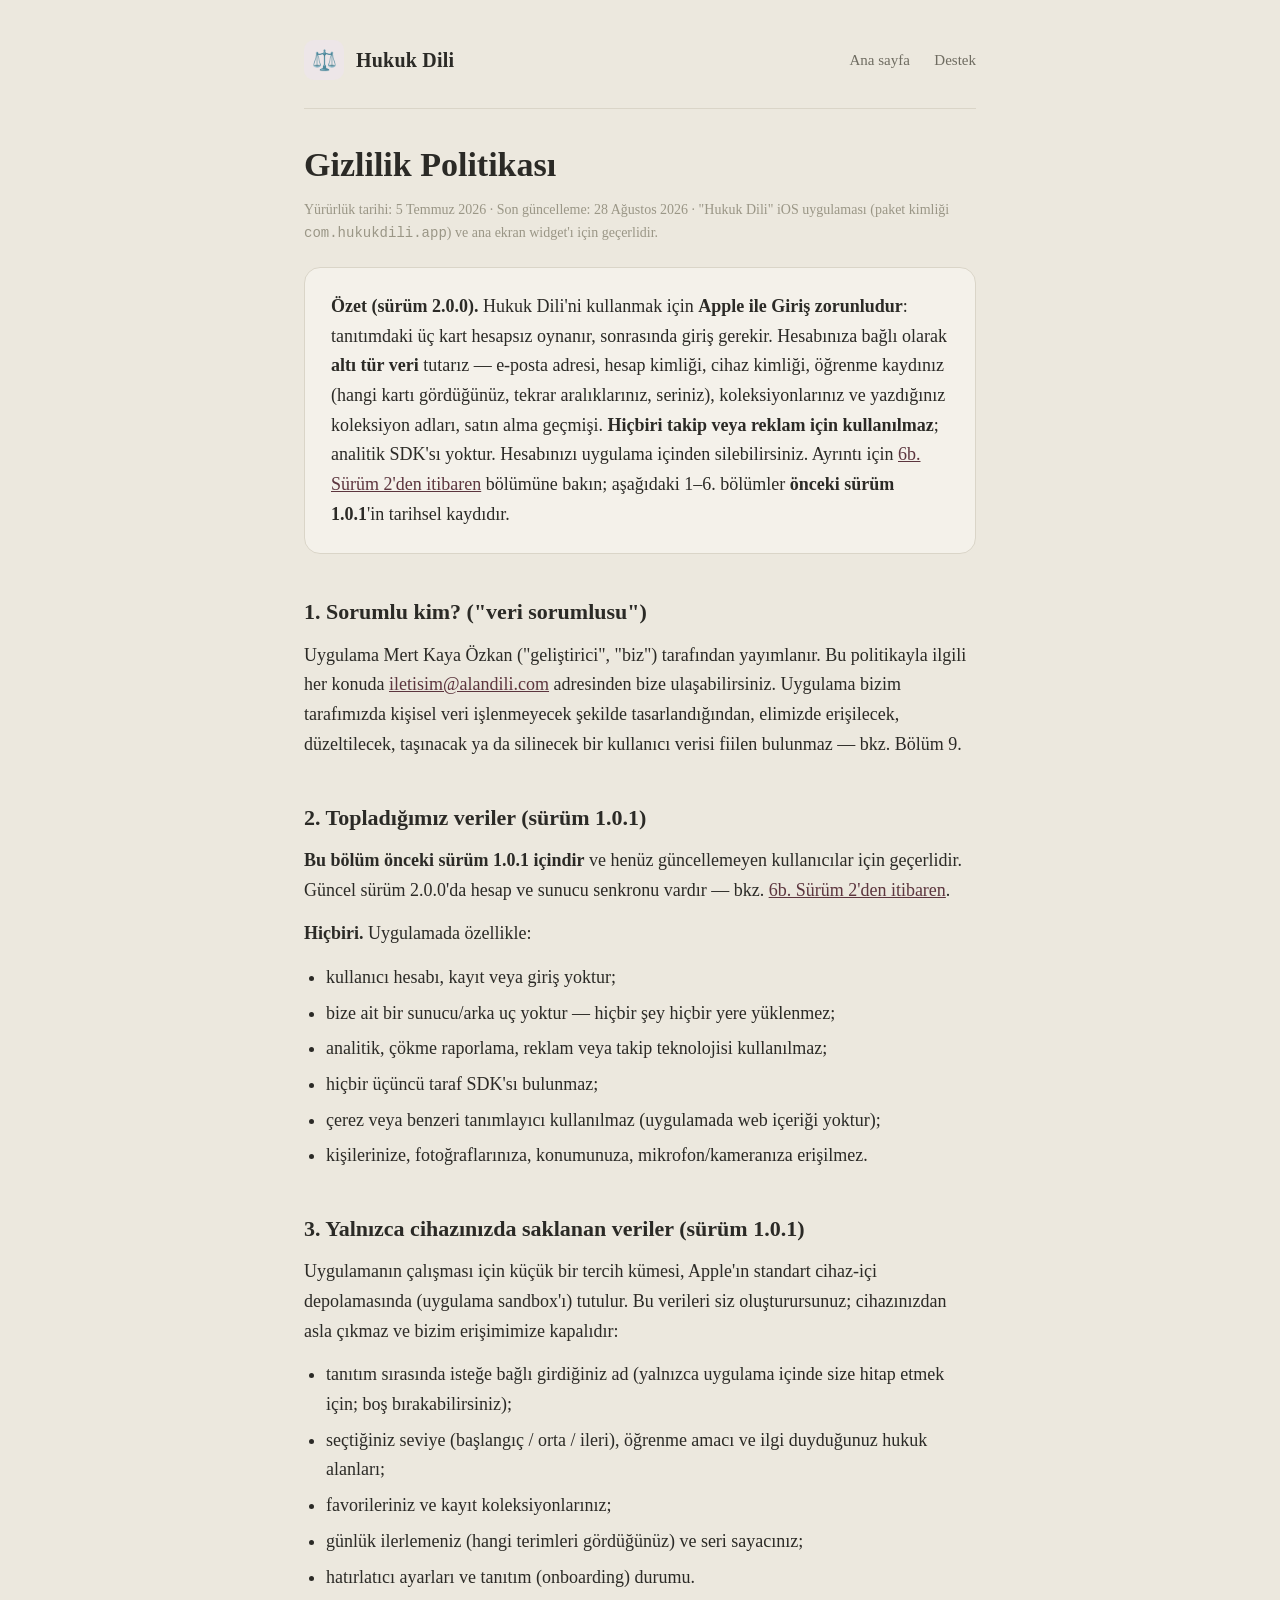
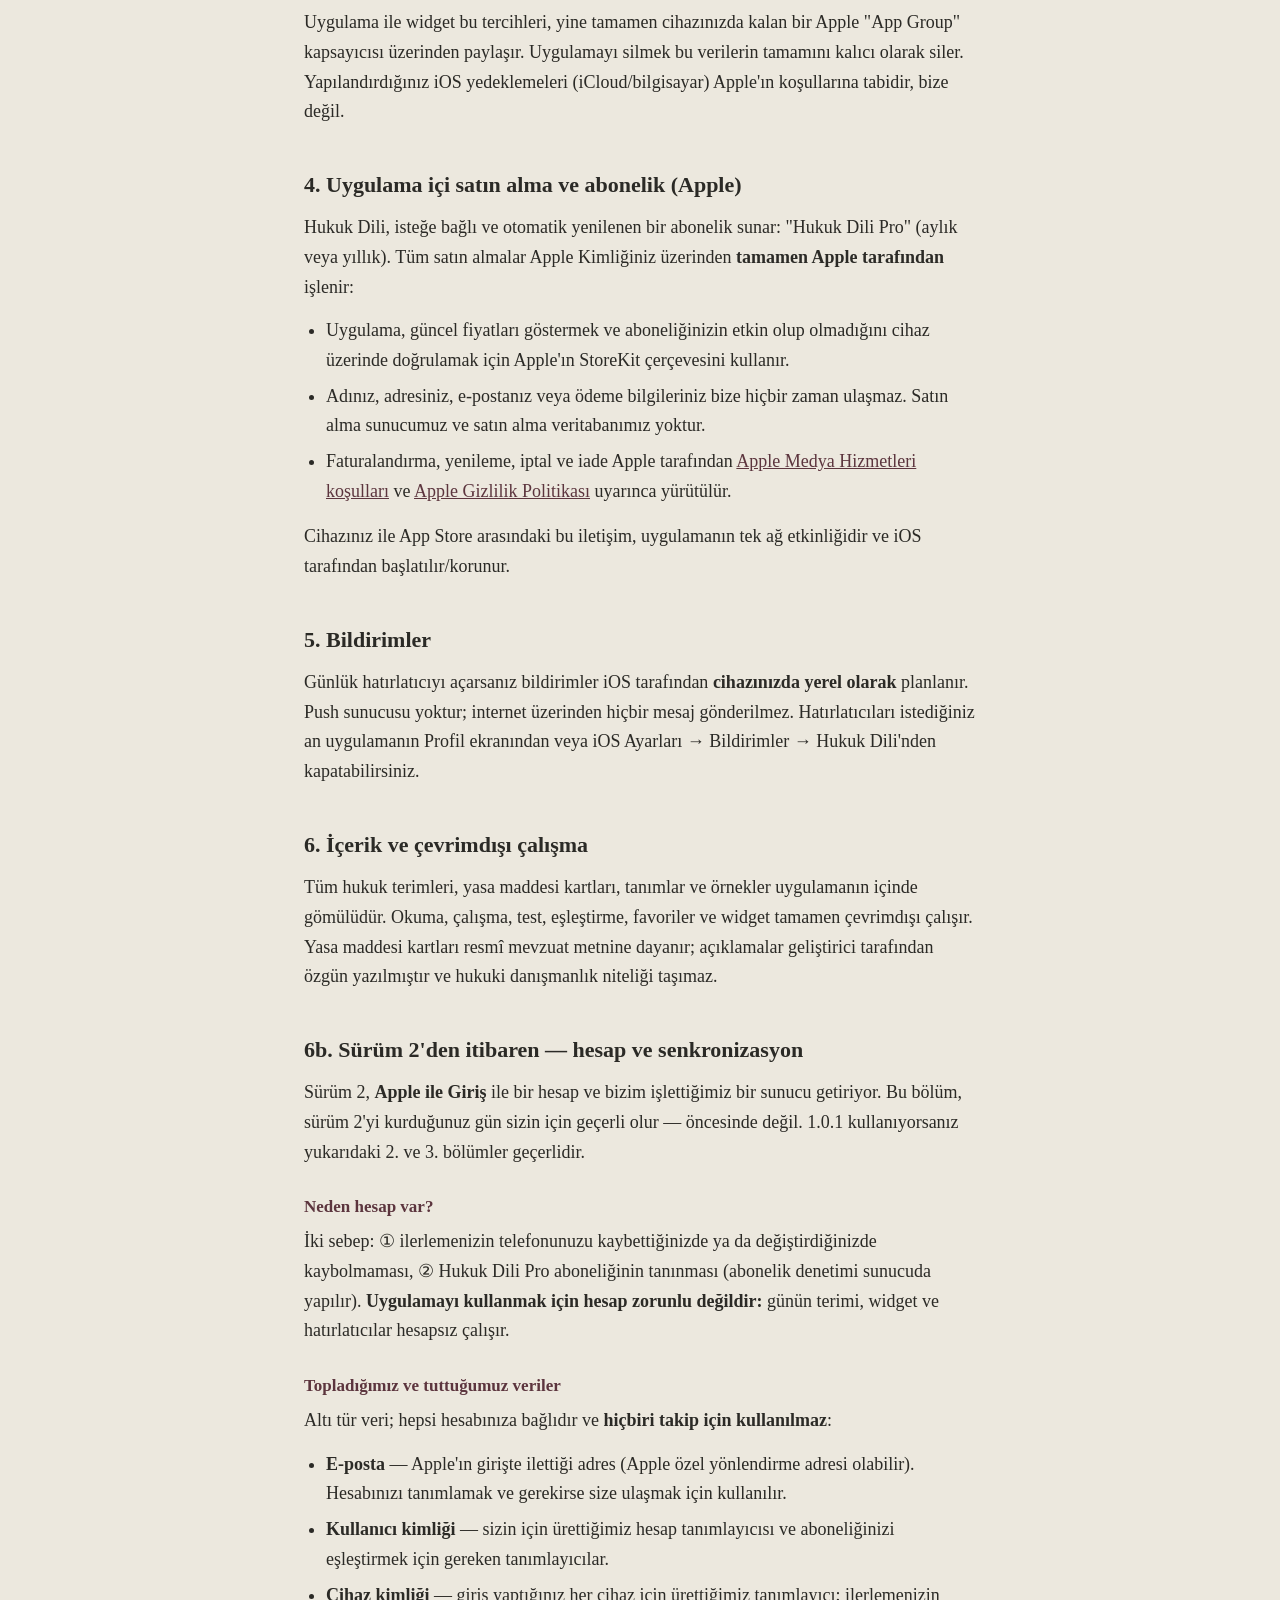
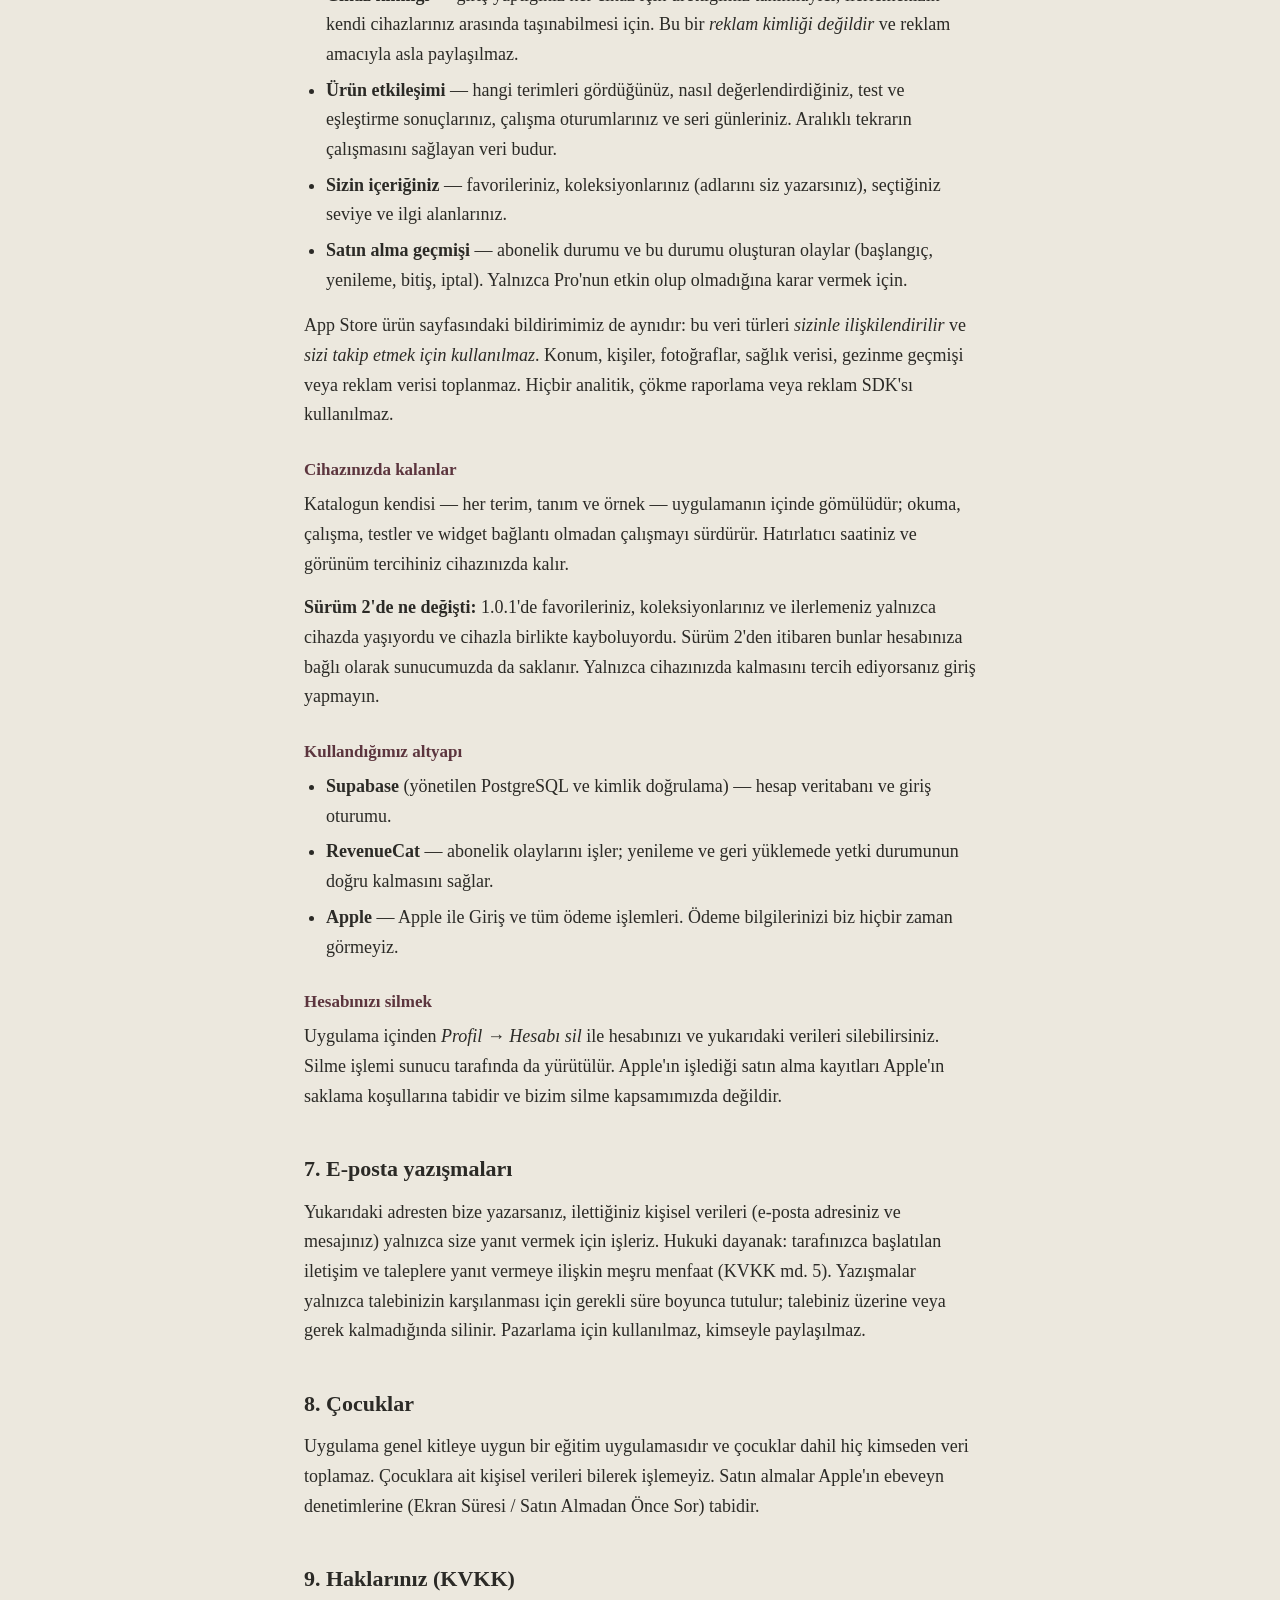
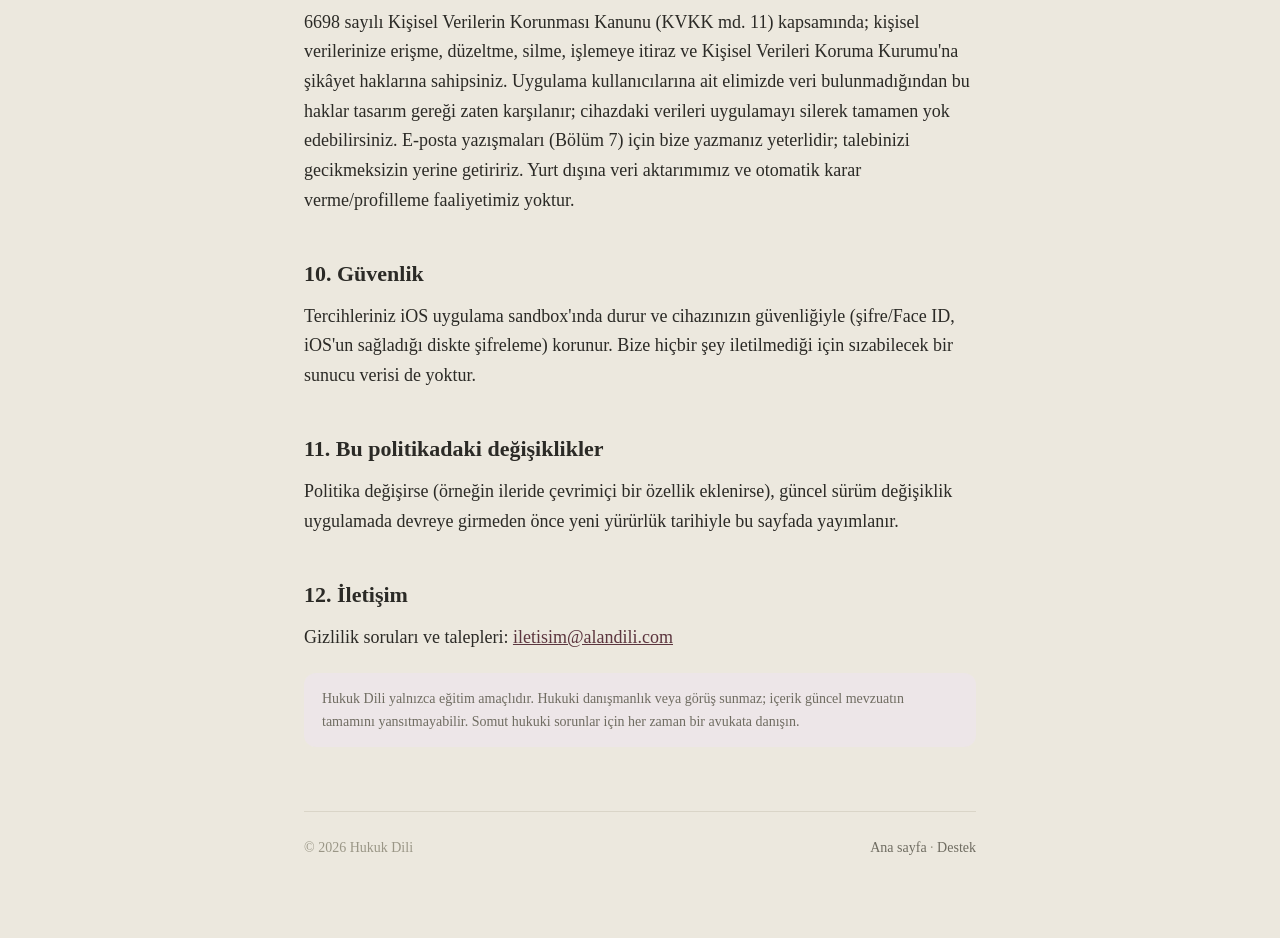
==== privacy.html @ 01913078 "gizlilik/destek sayfaları 2.0.0 gerçeğine çekildi Bu sayfalar ASC'ye Privacy ve Support URL olarak g" ====
<!DOCTYPE html>
<html lang="tr">
<head>
  <meta charset="utf-8">
  <meta name="viewport" content="width=device-width, initial-scale=1">
  <!-- ── Güvenlik başlıkları · güvenlik turu adım 9 (2026-08-19) ──────────────
       BARINDIRICI GERÇEĞİ: GitHub Pages özel yanıt başlığı eklemeye izin
       vermez (`_headers`/`.htaccess` desteklenmez). Ölçüldü: yanıtta yalnız
       `strict-transport-security` var, diğer beş başlık YOK. Bu yüzden CSP
       ve referrer politikası HTML içinden veriliyor.

       ⚠️ RAPOR MODU BU BARINDIRICIDA MÜMKÜN DEĞİL: `Content-Security-Policy-
       Report-Only` yalnız HTTP BAŞLIĞI olarak geçerlidir, `<meta>` ile
       verilemez. Onun yerine güvenlik ENUMERASYONLA sağlandı: bu sitelerde
       0 `<script>`, 0 `<img>`, 0 `<iframe>`, 0 `<style>` bloğu, 0 dış yazı
       tipi, CSS'te 0 `url()`/`@import` var; tek kaynak aynı köken
       `style.css`. Satır içi `style="..."` kullanımları da CSS sınıflarına
       taşındı, böylece `'unsafe-inline'` GEREKMİYOR. Politika tarayıcıda
       ayrıca yürütülüp konsol ihlali olmadığı doğrulandı.

       ⚠️ `frame-ancestors` <meta> ile verildiğinde tarayıcılar tarafından
       YOK SAYILIR; `X-Frame-Options` da <meta> ile verilemez. Yani tıklama
       hırsızlığı koruması bu barındırıcıda EKSİK KALIYOR (dürüstlük kaydı).
       Hazır çözüm: depo kökündeki `_headers` dosyası — başlık destekleyen
       bir barındırıcıya (Cloudflare/Netlify) geçildiği gün devreye girer.
  -->
  <meta http-equiv="Content-Security-Policy" content="default-src 'none'; style-src 'self'; img-src 'self' data:; font-src 'self'; base-uri 'none'; form-action 'none'">
  <meta name="referrer" content="strict-origin-when-cross-origin">
  <title>Gizlilik Politikası — Hukuk Dili</title>
  <meta name="description" content="Hukuk Dili 2.0.0: Apple ile Giriş zorunludur; e-posta, hesap ve cihaz kimliği, öğrenme kaydınız, koleksiyonlarınız ve satın alma geçmişi hesabınıza bağlı olarak sunucumuzda tutulur. Takip ve reklam yoktur. KVKK bilgilendirmesi.">
  <link rel="stylesheet" href="style.css">
</head>
<body>
  <div class="wrap">
    <header class="site">
      <a class="brand" href="index.html">
        <span class="mark">⚖️</span>
        <span class="name">Hukuk Dili</span>
      </a>
      <nav class="site">
        <a href="index.html">Ana sayfa</a>
        <a href="support.html">Destek</a>
      </nav>
    </header>

    <h1>Gizlilik Politikası</h1>
    <p class="faint">Yürürlük tarihi: 5 Temmuz 2026 · Son güncelleme: 28 Ağustos 2026 · "Hukuk Dili" iOS uygulaması (paket kimliği <code>com.hukukdili.app</code>) ve ana ekran widget'ı için geçerlidir.</p>

    <div class="card">
      <p class="u-m0"><strong>Özet (sürüm 2.0.0).</strong> Hukuk Dili'ni kullanmak için
        <strong>Apple ile Giriş zorunludur</strong>: tanıtımdaki üç kart hesapsız oynanır, sonrasında
        giriş gerekir. Hesabınıza bağlı olarak <strong>altı tür veri</strong> tutarız — e-posta adresi,
        hesap kimliği, cihaz kimliği, öğrenme kaydınız (hangi kartı gördüğünüz, tekrar aralıklarınız,
        seriniz), koleksiyonlarınız ve yazdığınız koleksiyon adları, satın alma geçmişi.
        <strong>Hiçbiri takip veya reklam için kullanılmaz</strong>; analitik SDK'sı yoktur.
        Hesabınızı uygulama içinden silebilirsiniz. Ayrıntı için
        <a href="#surum2">6b. Sürüm 2'den itibaren</a> bölümüne bakın; aşağıdaki 1–6. bölümler
        <strong>önceki sürüm 1.0.1</strong>'in tarihsel kaydıdır.</p>
    </div>

    <h2>1. Sorumlu kim? ("veri sorumlusu")</h2>
    <p>Uygulama Mert Kaya Özkan ("geliştirici", "biz") tarafından yayımlanır. Bu politikayla ilgili her
      konuda <a href="mailto:iletisim@alandili.com">iletisim@alandili.com</a> adresinden bize
      ulaşabilirsiniz. Uygulama bizim tarafımızda kişisel veri işlenmeyecek şekilde tasarlandığından,
      elimizde erişilecek, düzeltilecek, taşınacak ya da silinecek bir kullanıcı verisi fiilen
      bulunmaz — bkz. Bölüm 9.</p>

    <h2>2. Topladığımız veriler <span style="font-weight:400">(sürüm 1.0.1)</span></h2>
    <p><strong>Bu bölüm önceki sürüm 1.0.1 içindir</strong> ve henüz güncellemeyen kullanıcılar için
      geçerlidir. Güncel sürüm 2.0.0'da hesap ve sunucu senkronu vardır — bkz.
      <a href="#surum2">6b. Sürüm 2'den itibaren</a>.</p>
    <p><strong>Hiçbiri.</strong> Uygulamada özellikle:</p>
    <ul>
      <li>kullanıcı hesabı, kayıt veya giriş yoktur;</li>
      <li>bize ait bir sunucu/arka uç yoktur — hiçbir şey hiçbir yere yüklenmez;</li>
      <li>analitik, çökme raporlama, reklam veya takip teknolojisi kullanılmaz;</li>
      <li>hiçbir üçüncü taraf SDK'sı bulunmaz;</li>
      <li>çerez veya benzeri tanımlayıcı kullanılmaz (uygulamada web içeriği yoktur);</li>
      <li>kişilerinize, fotoğraflarınıza, konumunuza, mikrofon/kameranıza erişilmez.</li>
    </ul>

    <h2>3. Yalnızca cihazınızda saklanan veriler <span style="font-weight:400">(sürüm 1.0.1)</span></h2>
    <p>Uygulamanın çalışması için küçük bir tercih kümesi, Apple'ın standart cihaz-içi depolamasında
      (uygulama sandbox'ı) tutulur. Bu verileri siz oluşturursunuz; cihazınızdan asla çıkmaz ve bizim
      erişimimize kapalıdır:</p>
    <ul>
      <li>tanıtım sırasında isteğe bağlı girdiğiniz ad (yalnızca uygulama içinde size hitap etmek için; boş bırakabilirsiniz);</li>
      <li>seçtiğiniz seviye (başlangıç / orta / ileri), öğrenme amacı ve ilgi duyduğunuz hukuk alanları;</li>
      <li>favorileriniz ve kayıt koleksiyonlarınız;</li>
      <li>günlük ilerlemeniz (hangi terimleri gördüğünüz) ve seri sayacınız;</li>
      <li>hatırlatıcı ayarları ve tanıtım (onboarding) durumu.</li>
    </ul>
    <p>Uygulama ile widget bu tercihleri, yine tamamen cihazınızda kalan bir Apple "App Group"
      kapsayıcısı üzerinden paylaşır. Uygulamayı silmek bu verilerin tamamını kalıcı olarak siler.
      Yapılandırdığınız iOS yedeklemeleri (iCloud/bilgisayar) Apple'ın koşullarına tabidir, bize değil.</p>

    <h2>4. Uygulama içi satın alma ve abonelik (Apple)</h2>
    <p>Hukuk Dili, isteğe bağlı ve otomatik yenilenen bir abonelik sunar: "Hukuk Dili Pro" (aylık veya
      yıllık). Tüm satın almalar Apple&nbsp;Kimliğiniz üzerinden <strong>tamamen Apple tarafından</strong> işlenir:</p>
    <ul>
      <li>Uygulama, güncel fiyatları göstermek ve aboneliğinizin etkin olup olmadığını cihaz üzerinde
        doğrulamak için Apple'ın StoreKit çerçevesini kullanır.</li>
      <li>Adınız, adresiniz, e-postanız veya ödeme bilgileriniz bize hiçbir zaman ulaşmaz. Satın alma
        sunucumuz ve satın alma veritabanımız yoktur.</li>
      <li>Faturalandırma, yenileme, iptal ve iade Apple tarafından
        <a href="https://www.apple.com/legal/internet-services/itunes/" target="_blank" rel="noopener">Apple Medya Hizmetleri koşulları</a> ve
        <a href="https://www.apple.com/legal/privacy/" target="_blank" rel="noopener">Apple Gizlilik Politikası</a> uyarınca yürütülür.</li>
    </ul>
    <p>Cihazınız ile App Store arasındaki bu iletişim, uygulamanın tek ağ etkinliğidir ve iOS
      tarafından başlatılır/korunur.</p>

    <h2>5. Bildirimler</h2>
    <p>Günlük hatırlatıcıyı açarsanız bildirimler iOS tarafından <strong>cihazınızda yerel olarak</strong>
      planlanır. Push sunucusu yoktur; internet üzerinden hiçbir mesaj gönderilmez. Hatırlatıcıları
      istediğiniz an uygulamanın Profil ekranından veya iOS Ayarları → Bildirimler → Hukuk Dili'nden
      kapatabilirsiniz.</p>

    <h2>6. İçerik ve çevrimdışı çalışma</h2>
    <p>Tüm hukuk terimleri, yasa maddesi kartları, tanımlar ve örnekler uygulamanın içinde gömülüdür.
      Okuma, çalışma, test, eşleştirme, favoriler ve widget tamamen çevrimdışı çalışır. Yasa maddesi
      kartları resmî mevzuat metnine dayanır; açıklamalar geliştirici tarafından özgün yazılmıştır ve
      hukuki danışmanlık niteliği taşımaz.</p>

    <h2 id="surum2">6b. Sürüm 2'den itibaren — hesap ve senkronizasyon</h2>
    <p>Sürüm 2, <strong>Apple ile Giriş</strong> ile bir hesap ve bizim işlettiğimiz bir sunucu
      getiriyor. Bu bölüm, sürüm 2'yi kurduğunuz gün sizin için geçerli olur — öncesinde değil.
      1.0.1 kullanıyorsanız yukarıdaki 2. ve 3. bölümler geçerlidir.</p>

    <h3>Neden hesap var?</h3>
    <p>İki sebep: ① ilerlemenizin telefonunuzu kaybettiğinizde ya da değiştirdiğinizde kaybolmaması,
      ② Hukuk Dili Pro aboneliğinin tanınması (abonelik denetimi sunucuda yapılır).
      <strong>Uygulamayı kullanmak için hesap zorunlu değildir:</strong> günün terimi, widget ve
      hatırlatıcılar hesapsız çalışır.</p>

    <h3>Topladığımız ve tuttuğumuz veriler</h3>
    <p>Altı tür veri; hepsi hesabınıza bağlıdır ve <strong>hiçbiri takip için kullanılmaz</strong>:</p>
    <ul>
      <li><strong>E-posta</strong> — Apple'ın girişte ilettiği adres (Apple özel yönlendirme adresi
        olabilir). Hesabınızı tanımlamak ve gerekirse size ulaşmak için kullanılır.</li>
      <li><strong>Kullanıcı kimliği</strong> — sizin için ürettiğimiz hesap tanımlayıcısı ve
        aboneliğinizi eşleştirmek için gereken tanımlayıcılar.</li>
      <li><strong>Cihaz kimliği</strong> — giriş yaptığınız her cihaz için ürettiğimiz tanımlayıcı;
        ilerlemenizin kendi cihazlarınız arasında taşınabilmesi için. Bu bir <em>reklam kimliği
        değildir</em> ve reklam amacıyla asla paylaşılmaz.</li>
      <li><strong>Ürün etkileşimi</strong> — hangi terimleri gördüğünüz, nasıl değerlendirdiğiniz,
        test ve eşleştirme sonuçlarınız, çalışma oturumlarınız ve seri günleriniz. Aralıklı tekrarın
        çalışmasını sağlayan veri budur.</li>
      <li><strong>Sizin içeriğiniz</strong> — favorileriniz, koleksiyonlarınız (adlarını siz
        yazarsınız), seçtiğiniz seviye ve ilgi alanlarınız.</li>
      <li><strong>Satın alma geçmişi</strong> — abonelik durumu ve bu durumu oluşturan olaylar
        (başlangıç, yenileme, bitiş, iptal). Yalnızca Pro'nun etkin olup olmadığına karar vermek için.</li>
    </ul>
    <p>App Store ürün sayfasındaki bildirimimiz de aynıdır: bu veri türleri <em>sizinle
      ilişkilendirilir</em> ve <em>sizi takip etmek için kullanılmaz</em>. Konum, kişiler, fotoğraflar,
      sağlık verisi, gezinme geçmişi veya reklam verisi toplanmaz. Hiçbir analitik, çökme raporlama
      veya reklam SDK'sı kullanılmaz.</p>

    <h3>Cihazınızda kalanlar</h3>
    <p>Katalogun kendisi — her terim, tanım ve örnek — uygulamanın içinde gömülüdür; okuma, çalışma,
      testler ve widget bağlantı olmadan çalışmayı sürdürür. Hatırlatıcı saatiniz ve görünüm
      tercihiniz cihazınızda kalır.</p>
    <p><strong>Sürüm 2'de ne değişti:</strong> 1.0.1'de favorileriniz, koleksiyonlarınız ve
      ilerlemeniz yalnızca cihazda yaşıyordu ve cihazla birlikte kayboluyordu. Sürüm 2'den itibaren
      bunlar hesabınıza bağlı olarak sunucumuzda da saklanır. Yalnızca cihazınızda kalmasını tercih
      ediyorsanız giriş yapmayın.</p>

    <h3>Kullandığımız altyapı</h3>
    <ul>
      <li><strong>Supabase</strong> (yönetilen PostgreSQL ve kimlik doğrulama) — hesap veritabanı ve
        giriş oturumu.</li>
      <li><strong>RevenueCat</strong> — abonelik olaylarını işler; yenileme ve geri yüklemede yetki
        durumunun doğru kalmasını sağlar.</li>
      <li><strong>Apple</strong> — Apple ile Giriş ve tüm ödeme işlemleri. Ödeme bilgilerinizi biz
        hiçbir zaman görmeyiz.</li>
    </ul>

    <h3>Hesabınızı silmek</h3>
    <p>Uygulama içinden <em>Profil → Hesabı sil</em> ile hesabınızı ve yukarıdaki verileri
      silebilirsiniz. Silme işlemi sunucu tarafında da yürütülür. Apple'ın işlediği satın alma
      kayıtları Apple'ın saklama koşullarına tabidir ve bizim silme kapsamımızda değildir.</p>

    <h2>7. E-posta yazışmaları</h2>
    <p>Yukarıdaki adresten bize yazarsanız, ilettiğiniz kişisel verileri (e-posta adresiniz ve
      mesajınız) yalnızca size yanıt vermek için işleriz. Hukuki dayanak: tarafınızca başlatılan
      iletişim ve taleplere yanıt vermeye ilişkin meşru menfaat (KVKK md. 5). Yazışmalar yalnızca
      talebinizin karşılanması için gerekli süre boyunca tutulur; talebiniz üzerine veya gerek
      kalmadığında silinir. Pazarlama için kullanılmaz, kimseyle paylaşılmaz.</p>

    <h2>8. Çocuklar</h2>
    <p>Uygulama genel kitleye uygun bir eğitim uygulamasıdır ve çocuklar dahil hiç kimseden veri
      toplamaz. Çocuklara ait kişisel verileri bilerek işlemeyiz. Satın almalar Apple'ın ebeveyn
      denetimlerine (Ekran Süresi / Satın Almadan Önce Sor) tabidir.</p>

    <h2>9. Haklarınız (KVKK)</h2>
    <p>6698 sayılı Kişisel Verilerin Korunması Kanunu (KVKK md. 11) kapsamında; kişisel verilerinize
      erişme, düzeltme, silme, işlemeye itiraz ve Kişisel Verileri Koruma Kurumu'na şikâyet
      haklarına sahipsiniz. Uygulama kullanıcılarına ait elimizde veri bulunmadığından bu haklar
      tasarım gereği zaten karşılanır; cihazdaki verileri uygulamayı silerek tamamen yok
      edebilirsiniz. E-posta yazışmaları (Bölüm 7) için bize yazmanız yeterlidir; talebinizi
      gecikmeksizin yerine getiririz. Yurt dışına veri aktarımımız ve otomatik karar
      verme/profilleme faaliyetimiz yoktur.</p>

    <h2>10. Güvenlik</h2>
    <p>Tercihleriniz iOS uygulama sandbox'ında durur ve cihazınızın güvenliğiyle (şifre/Face&nbsp;ID,
      iOS'un sağladığı diskte şifreleme) korunur. Bize hiçbir şey iletilmediği için sızabilecek bir
      sunucu verisi de yoktur.</p>

    <h2>11. Bu politikadaki değişiklikler</h2>
    <p>Politika değişirse (örneğin ileride çevrimiçi bir özellik eklenirse), güncel sürüm değişiklik
      uygulamada devreye girmeden önce yeni yürürlük tarihiyle bu sayfada yayımlanır.</p>

    <h2>12. İletişim</h2>
    <p>Gizlilik soruları ve talepleri: <a href="mailto:iletisim@alandili.com">iletisim@alandili.com</a></p>

    <div class="note">
      Hukuk Dili yalnızca eğitim amaçlıdır. Hukuki danışmanlık veya görüş sunmaz; içerik güncel
      mevzuatın tamamını yansıtmayabilir. Somut hukuki sorunlar için her zaman bir avukata danışın.
    </div>

    <footer class="site">
      <span>© 2026 Hukuk Dili</span>
      <span>
        <a href="index.html">Ana sayfa</a> ·
        <a href="support.html">Destek</a>
      </span>
    </footer>
  </div>
</body>
</html>
---- style.css ----
/* Hukuk Dili — landing & legal pages
   Palette mirrors the app's Theme.swift (calm, premium, cream + bordeaux). */
:root {
  --cream:    #ECE8DE;
  --card:     #F4F1EA;
  --ink:      #2B2A26;
  --muted:    #6F6C61;
  --faint:    #9A9686;
  --accent:   #8A5C64;
  --accent-bg:#EDE6E8;
  --accent-ink:#5C353E;
  --chip-bg:  #E3DFD3;
  --chip-ink: #5A574C;
  --hairline: #DAD5C8;
}

* { box-sizing: border-box; }

html { -webkit-text-size-adjust: 100%; }

body {
  margin: 0;
  background: var(--cream);
  color: var(--ink);
  font-family: "Iowan Old Style", "Palatino Linotype", Palatino, Georgia, "Times New Roman", serif;
  line-height: 1.65;
  font-size: 18px;
  -webkit-font-smoothing: antialiased;
  text-rendering: optimizeLegibility;
}

.wrap {
  max-width: 720px;
  margin: 0 auto;
  padding: 40px 24px 80px;
}

header.site {
  display: flex;
  align-items: center;
  justify-content: space-between;
  gap: 16px;
  padding-bottom: 28px;
  margin-bottom: 36px;
  border-bottom: 1px solid var(--hairline);
}

.brand {
  display: flex;
  align-items: center;
  gap: 12px;
  text-decoration: none;
  color: var(--ink);
}

.brand .mark {
  width: 40px;
  height: 40px;
  border-radius: 10px;
  background: var(--accent-bg);
  color: var(--accent-ink);
  display: grid;
  place-items: center;
  font-size: 20px;
  flex: 0 0 auto;
}

.brand .name {
  font-size: 20px;
  font-weight: 600;
  letter-spacing: 0.2px;
}

nav.site a {
  color: var(--muted);
  text-decoration: none;
  font-size: 15px;
  margin-left: 20px;
  border-bottom: 1px solid transparent;
  padding-bottom: 2px;
  transition: color .15s, border-color .15s;
}
nav.site a:hover { color: var(--accent-ink); border-color: var(--hairline); }

h1 {
  font-size: 34px;
  line-height: 1.2;
  margin: 0 0 12px;
  font-weight: 600;
}

h2 {
  font-size: 22px;
  margin: 40px 0 10px;
  font-weight: 600;
}

h3 {
  font-size: 17px;
  margin: 26px 0 6px;
  font-weight: 600;
  color: var(--accent-ink);
}

p { margin: 0 0 14px; }

a { color: var(--accent-ink); }

.lead {
  font-size: 20px;
  color: var(--muted);
  margin-bottom: 28px;
}

ul { margin: 0 0 16px; padding-left: 22px; }
li { margin-bottom: 6px; }

.chip {
  display: inline-block;
  background: var(--chip-bg);
  color: var(--chip-ink);
  font-size: 13px;
  padding: 4px 12px;
  border-radius: 999px;
  letter-spacing: 0.3px;
}

.card {
  background: var(--card);
  border: 1px solid var(--hairline);
  border-radius: 16px;
  padding: 24px 26px;
  margin: 22px 0;
}

.btn {
  display: inline-block;
  background: var(--accent);
  color: #fff;
  text-decoration: none;
  padding: 12px 22px;
  border-radius: 12px;
  font-size: 16px;
  font-weight: 600;
  margin: 6px 8px 6px 0;
}
.btn.secondary {
  background: transparent;
  color: var(--accent-ink);
  border: 1px solid var(--hairline);
}

.muted { color: var(--muted); }
.faint { color: var(--faint); font-size: 14px; }

.lang-divider {
  margin: 56px 0 0;
  border: 0;
  border-top: 1px solid var(--hairline);
}

.note {
  font-size: 14px;
  color: var(--muted);
  background: var(--accent-bg);
  border-radius: 12px;
  padding: 14px 18px;
  margin: 20px 0;
}

footer.site {
  margin-top: 64px;
  padding-top: 24px;
  border-top: 1px solid var(--hairline);
  color: var(--faint);
  font-size: 14px;
  display: flex;
  flex-wrap: wrap;
  gap: 6px 18px;
  align-items: center;
  justify-content: space-between;
}
footer.site a { color: var(--muted); text-decoration: none; }
footer.site a:hover { color: var(--accent-ink); }

.features {
  list-style: none;
  padding: 0;
  margin: 24px 0;
}
.features li {
  padding: 14px 0;
  border-bottom: 1px solid var(--hairline);
}
.features li:last-child { border-bottom: 0; }
.features b { display: block; font-weight: 600; }
.features span { color: var(--muted); font-size: 16px; }

@media (max-width: 520px) {
  body { font-size: 17px; }
  h1 { font-size: 28px; }
  nav.site a { margin-left: 14px; font-size: 14px; }
  .wrap { padding: 28px 18px 60px; }
}

/* ── Güvenlik turu adım 9 (2026-08-19): satır içi `style="..."` yardımcıları ──
   CSP `style-src 'self'` yazabilmek için satır içi stiller buraya taşındı.
   `'unsafe-inline'` olmadan bir CSP, XSS'e karşı gerçekten koruyan tek biçim;
   beş küçük margin kuralı uğruna o korumadan vazgeçilmez. */
.u-m0   { margin: 0; }
.u-mb12 { margin: 0 0 12px; }
.u-mt8  { margin: 8px 0 0; }
.u-mt12 { margin-top: 12px; }
.u-mt40 { margin-top: 40px; }
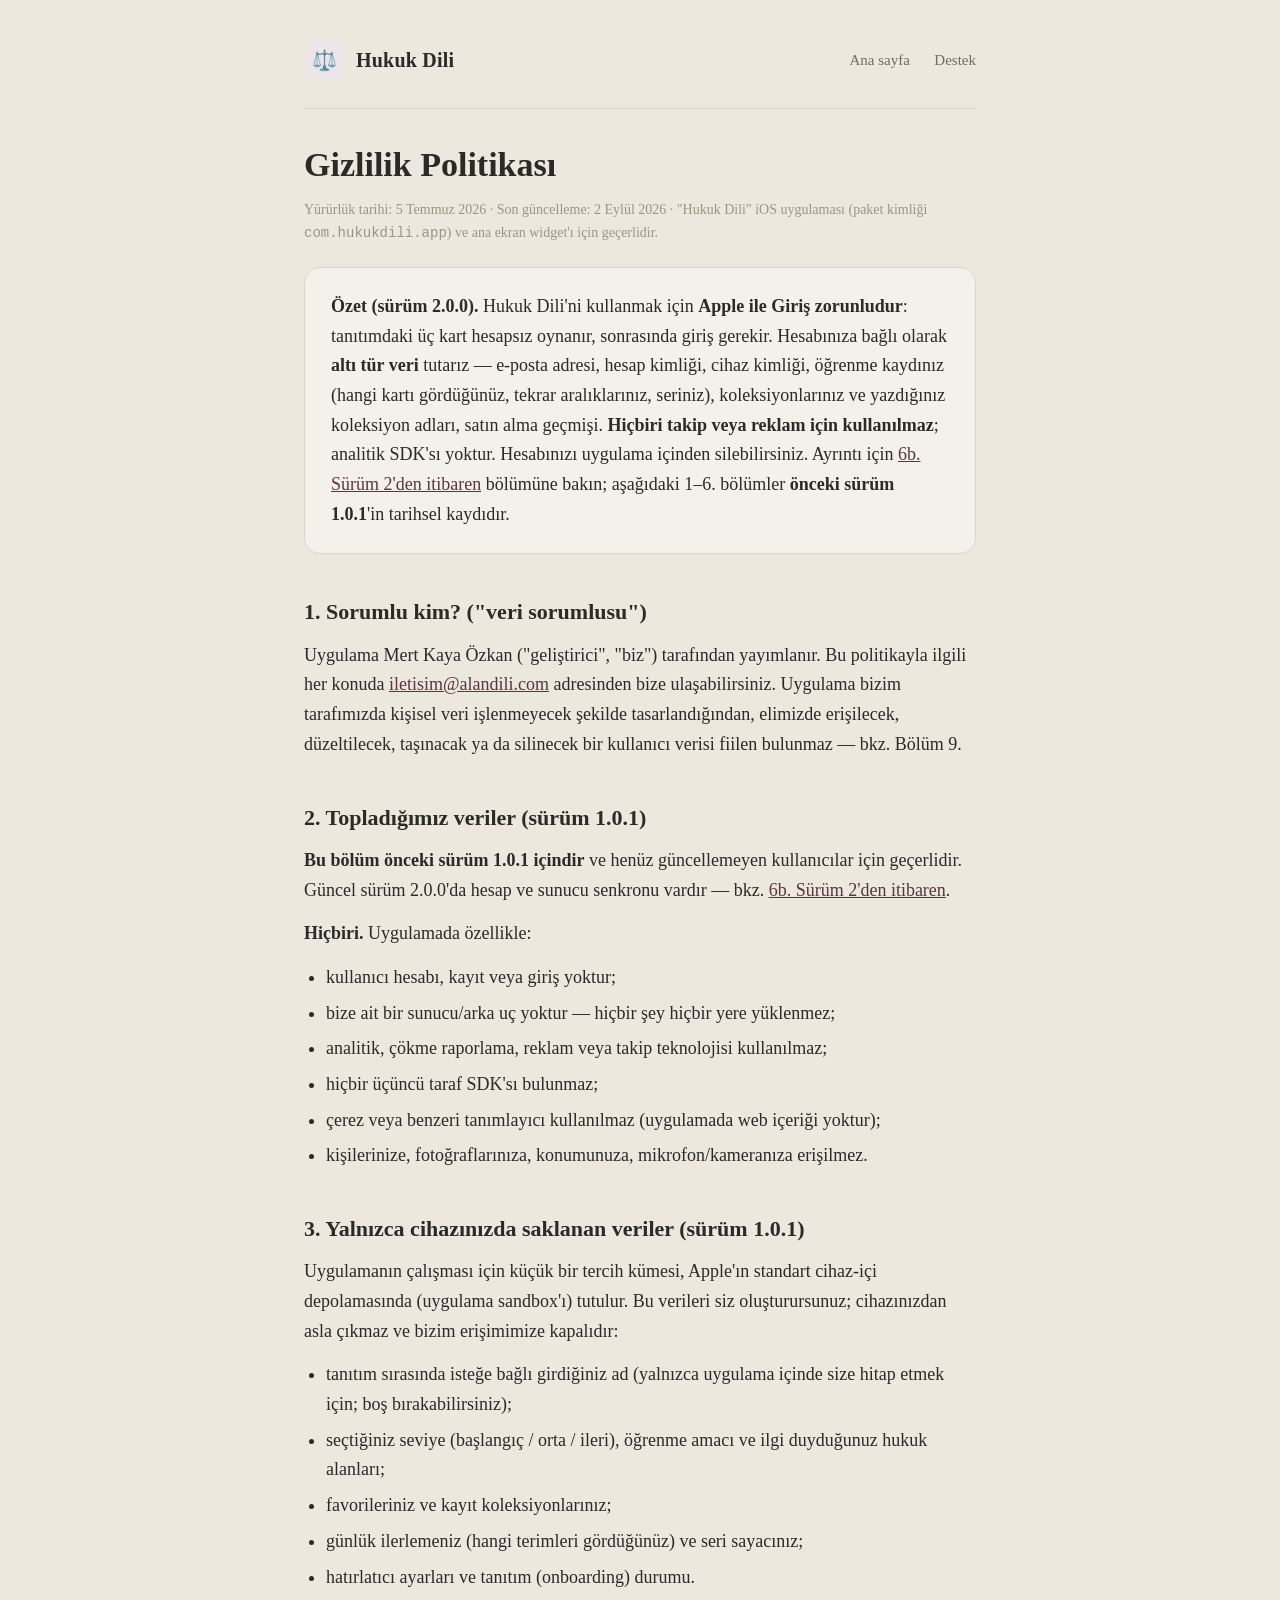
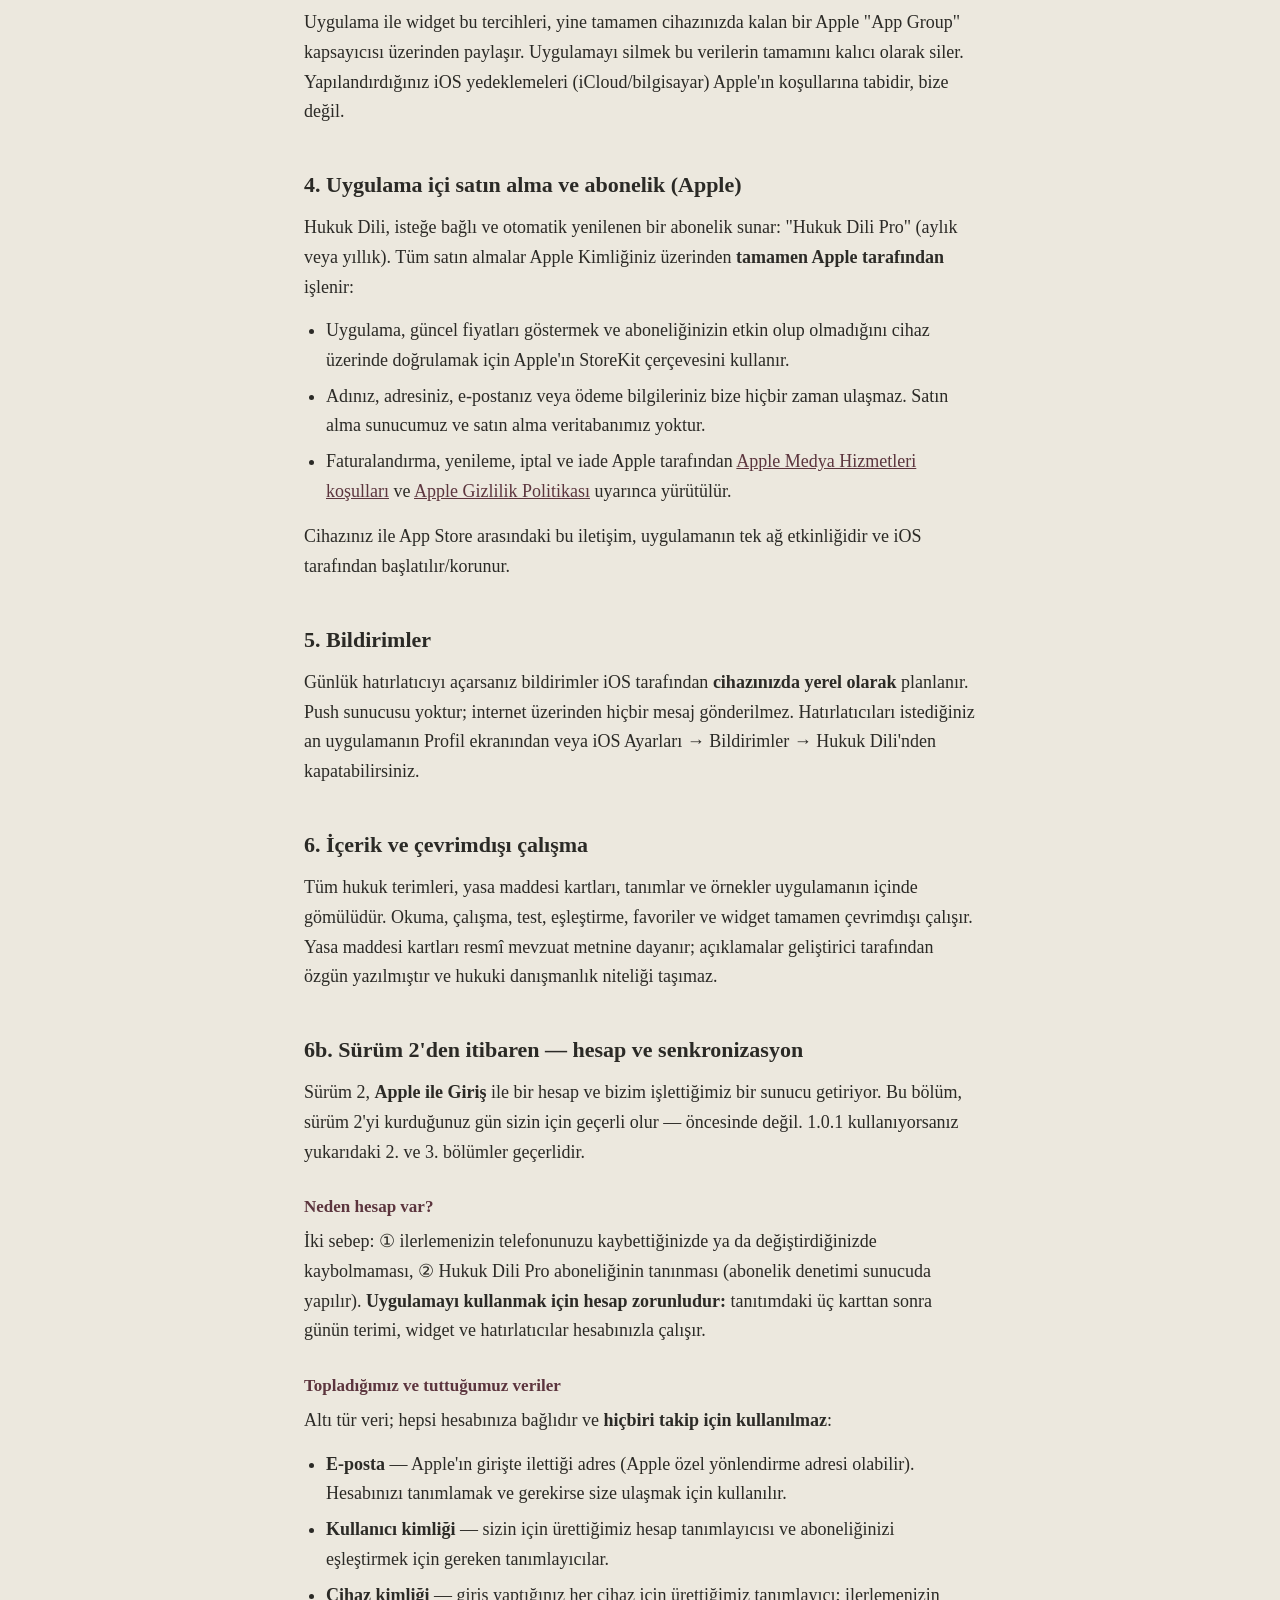
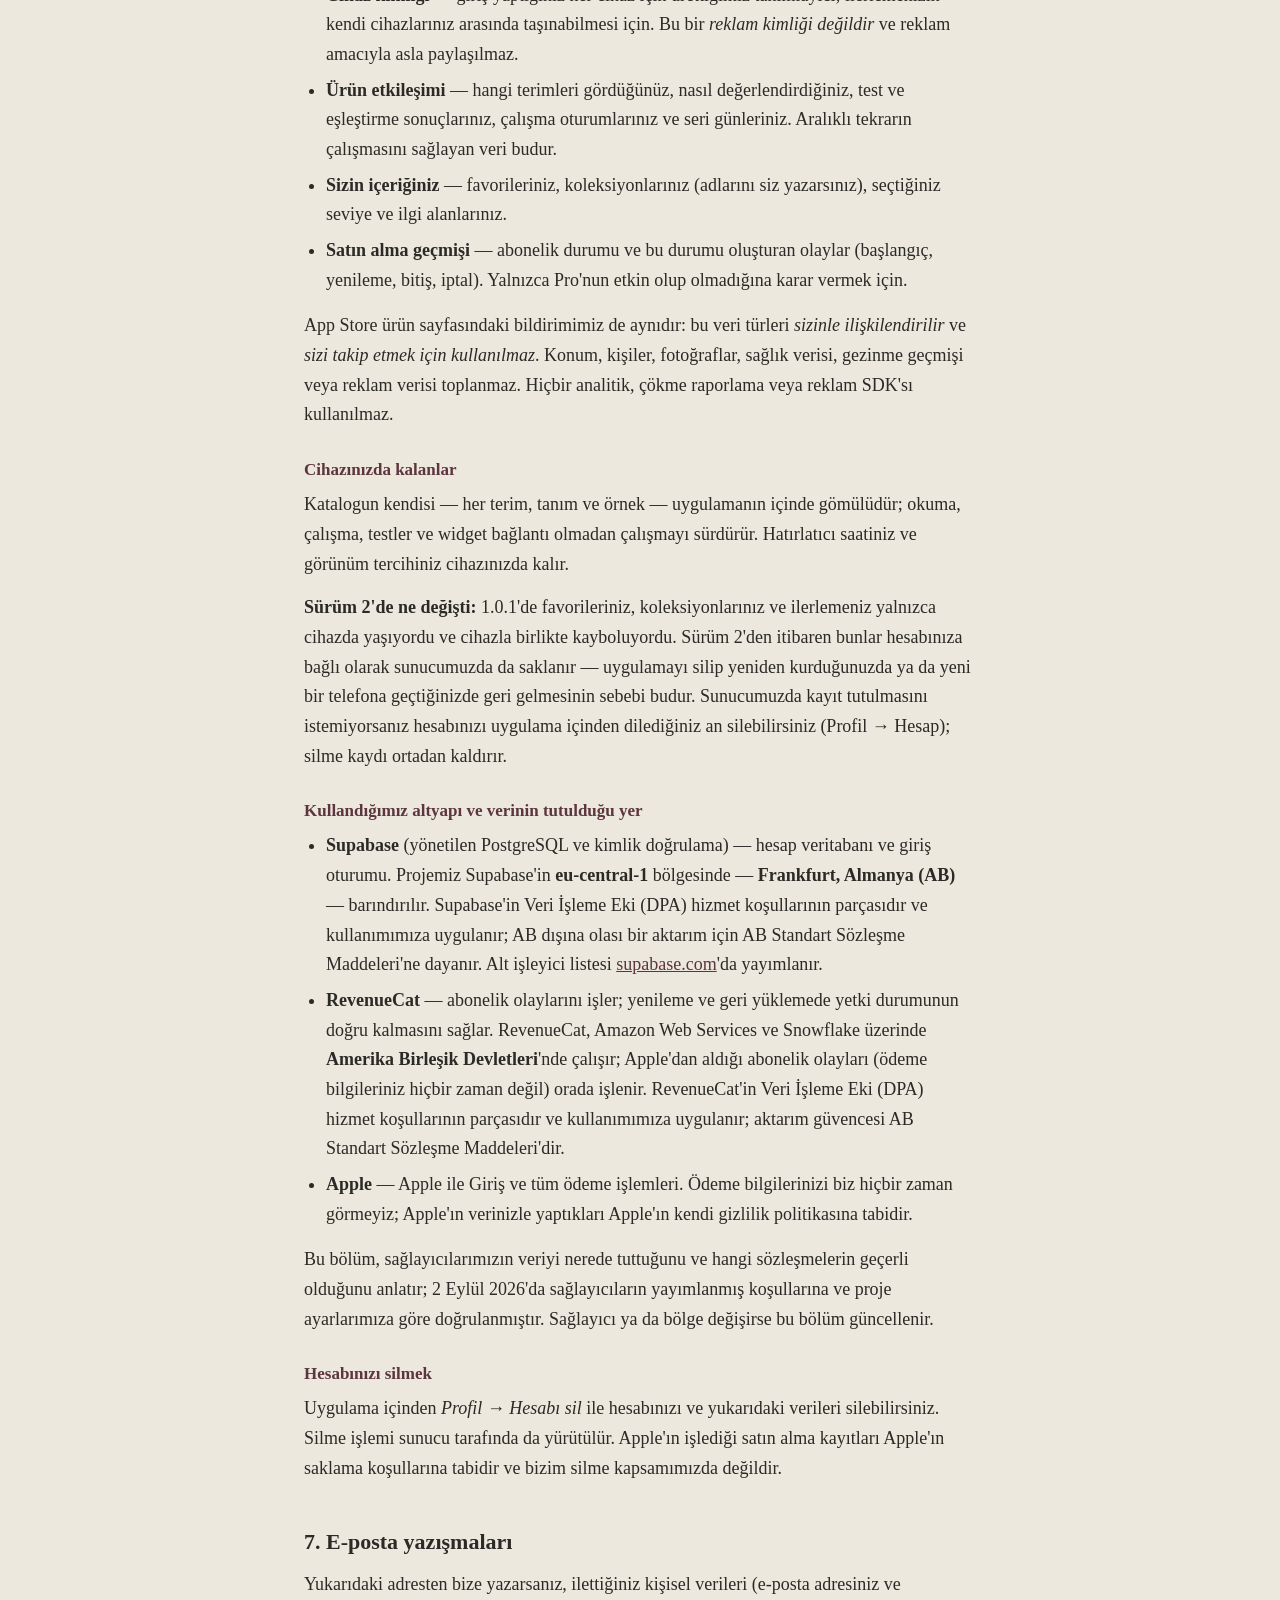
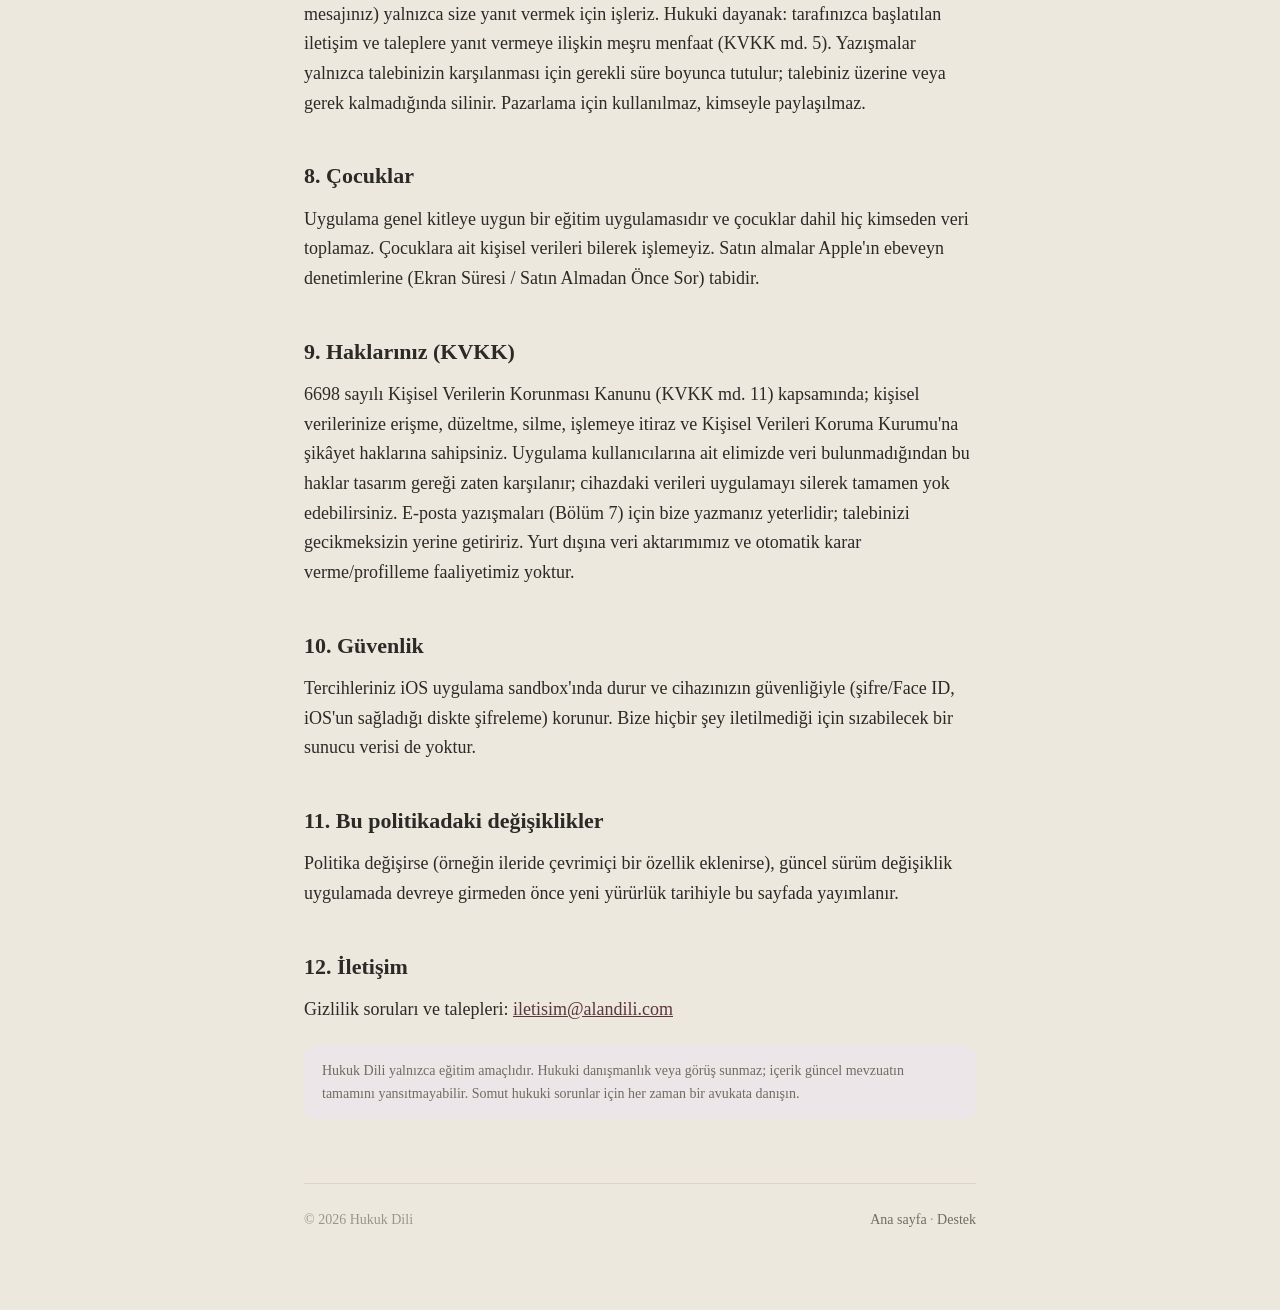
==== commit 5a2379e7: "gizlilik/destek: sert kapıya göre düzeltme + B5 veri konumu/DPA olguları (parite) - "hesap zorunlu d" ====
--- a/privacy.html
+++ b/privacy.html
@@ -44,7 +44,7 @@
     </header>
 
     <h1>Gizlilik Politikası</h1>
-    <p class="faint">Yürürlük tarihi: 5 Temmuz 2026 · Son güncelleme: 28 Ağustos 2026 · "Hukuk Dili" iOS uygulaması (paket kimliği <code>com.hukukdili.app</code>) ve ana ekran widget'ı için geçerlidir.</p>
+    <p class="faint">Yürürlük tarihi: 5 Temmuz 2026 · Son güncelleme: 2 Eylül 2026 · "Hukuk Dili" iOS uygulaması (paket kimliği <code>com.hukukdili.app</code>) ve ana ekran widget'ı için geçerlidir.</p>
 
     <div class="card">
       <p class="u-m0"><strong>Özet (sürüm 2.0.0).</strong> Hukuk Dili'ni kullanmak için
@@ -129,8 +129,8 @@
     <h3>Neden hesap var?</h3>
     <p>İki sebep: ① ilerlemenizin telefonunuzu kaybettiğinizde ya da değiştirdiğinizde kaybolmaması,
       ② Hukuk Dili Pro aboneliğinin tanınması (abonelik denetimi sunucuda yapılır).
-      <strong>Uygulamayı kullanmak için hesap zorunlu değildir:</strong> günün terimi, widget ve
-      hatırlatıcılar hesapsız çalışır.</p>
+      <strong>Uygulamayı kullanmak için hesap zorunludur:</strong> tanıtımdaki üç karttan sonra günün
+      terimi, widget ve hatırlatıcılar hesabınızla çalışır.</p>
 
     <h3>Topladığımız ve tuttuğumuz veriler</h3>
     <p>Altı tür veri; hepsi hesabınıza bağlıdır ve <strong>hiçbiri takip için kullanılmaz</strong>:</p>
@@ -161,18 +161,32 @@
       tercihiniz cihazınızda kalır.</p>
     <p><strong>Sürüm 2'de ne değişti:</strong> 1.0.1'de favorileriniz, koleksiyonlarınız ve
       ilerlemeniz yalnızca cihazda yaşıyordu ve cihazla birlikte kayboluyordu. Sürüm 2'den itibaren
-      bunlar hesabınıza bağlı olarak sunucumuzda da saklanır. Yalnızca cihazınızda kalmasını tercih
-      ediyorsanız giriş yapmayın.</p>
-
-    <h3>Kullandığımız altyapı</h3>
+      bunlar hesabınıza bağlı olarak sunucumuzda da saklanır — uygulamayı silip yeniden kurduğunuzda ya
+      da yeni bir telefona geçtiğinizde geri gelmesinin sebebi budur. Sunucumuzda kayıt tutulmasını
+      istemiyorsanız hesabınızı uygulama içinden dilediğiniz an silebilirsiniz (Profil → Hesap); silme
+      kaydı ortadan kaldırır.</p>
+
+    <h3>Kullandığımız altyapı ve verinin tutulduğu yer</h3>
     <ul>
       <li><strong>Supabase</strong> (yönetilen PostgreSQL ve kimlik doğrulama) — hesap veritabanı ve
-        giriş oturumu.</li>
+        giriş oturumu. Projemiz Supabase'in <strong>eu-central-1</strong> bölgesinde —
+        <strong>Frankfurt, Almanya (AB)</strong> — barındırılır. Supabase'in Veri İşleme Eki (DPA) hizmet
+        koşullarının parçasıdır ve kullanımımıza uygulanır; AB dışına olası bir aktarım için AB Standart
+        Sözleşme Maddeleri'ne dayanır. Alt işleyici listesi
+        <a href="https://supabase.com/legal/customer-resources/subprocessor-list">supabase.com</a>'da
+        yayımlanır.</li>
       <li><strong>RevenueCat</strong> — abonelik olaylarını işler; yenileme ve geri yüklemede yetki
-        durumunun doğru kalmasını sağlar.</li>
+        durumunun doğru kalmasını sağlar. RevenueCat, Amazon Web Services ve Snowflake üzerinde
+        <strong>Amerika Birleşik Devletleri</strong>'nde çalışır; Apple'dan aldığı abonelik olayları
+        (ödeme bilgileriniz hiçbir zaman değil) orada işlenir. RevenueCat'in Veri İşleme Eki (DPA) hizmet
+        koşullarının parçasıdır ve kullanımımıza uygulanır; aktarım güvencesi AB Standart Sözleşme
+        Maddeleri'dir.</li>
       <li><strong>Apple</strong> — Apple ile Giriş ve tüm ödeme işlemleri. Ödeme bilgilerinizi biz
-        hiçbir zaman görmeyiz.</li>
-    </ul>
+        hiçbir zaman görmeyiz; Apple'ın verinizle yaptıkları Apple'ın kendi gizlilik politikasına tabidir.</li>
+    </ul>
+    <p>Bu bölüm, sağlayıcılarımızın veriyi nerede tuttuğunu ve hangi sözleşmelerin geçerli olduğunu
+      anlatır; 2 Eylül 2026'da sağlayıcıların yayımlanmış koşullarına ve proje ayarlarımıza göre
+      doğrulanmıştır. Sağlayıcı ya da bölge değişirse bu bölüm güncellenir.</p>
 
     <h3>Hesabınızı silmek</h3>
     <p>Uygulama içinden <em>Profil → Hesabı sil</em> ile hesabınızı ve yukarıdaki verileri
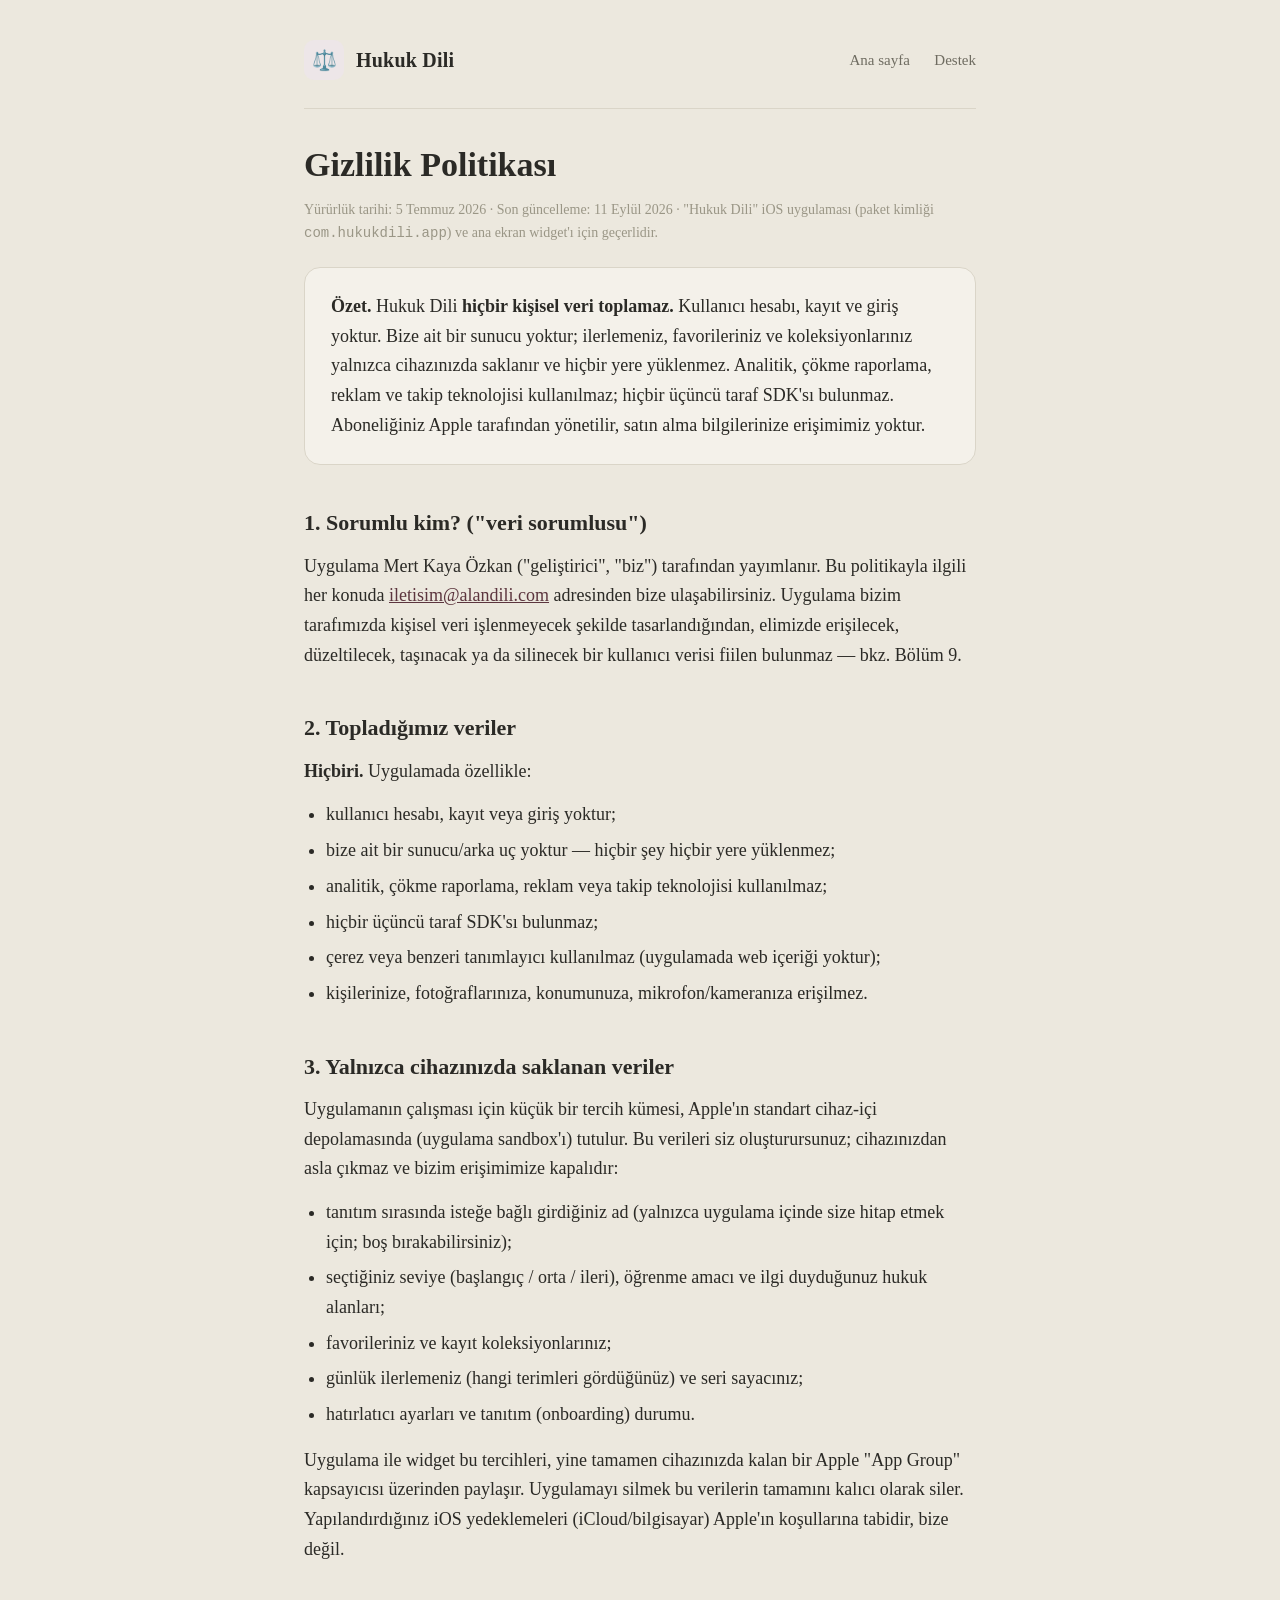
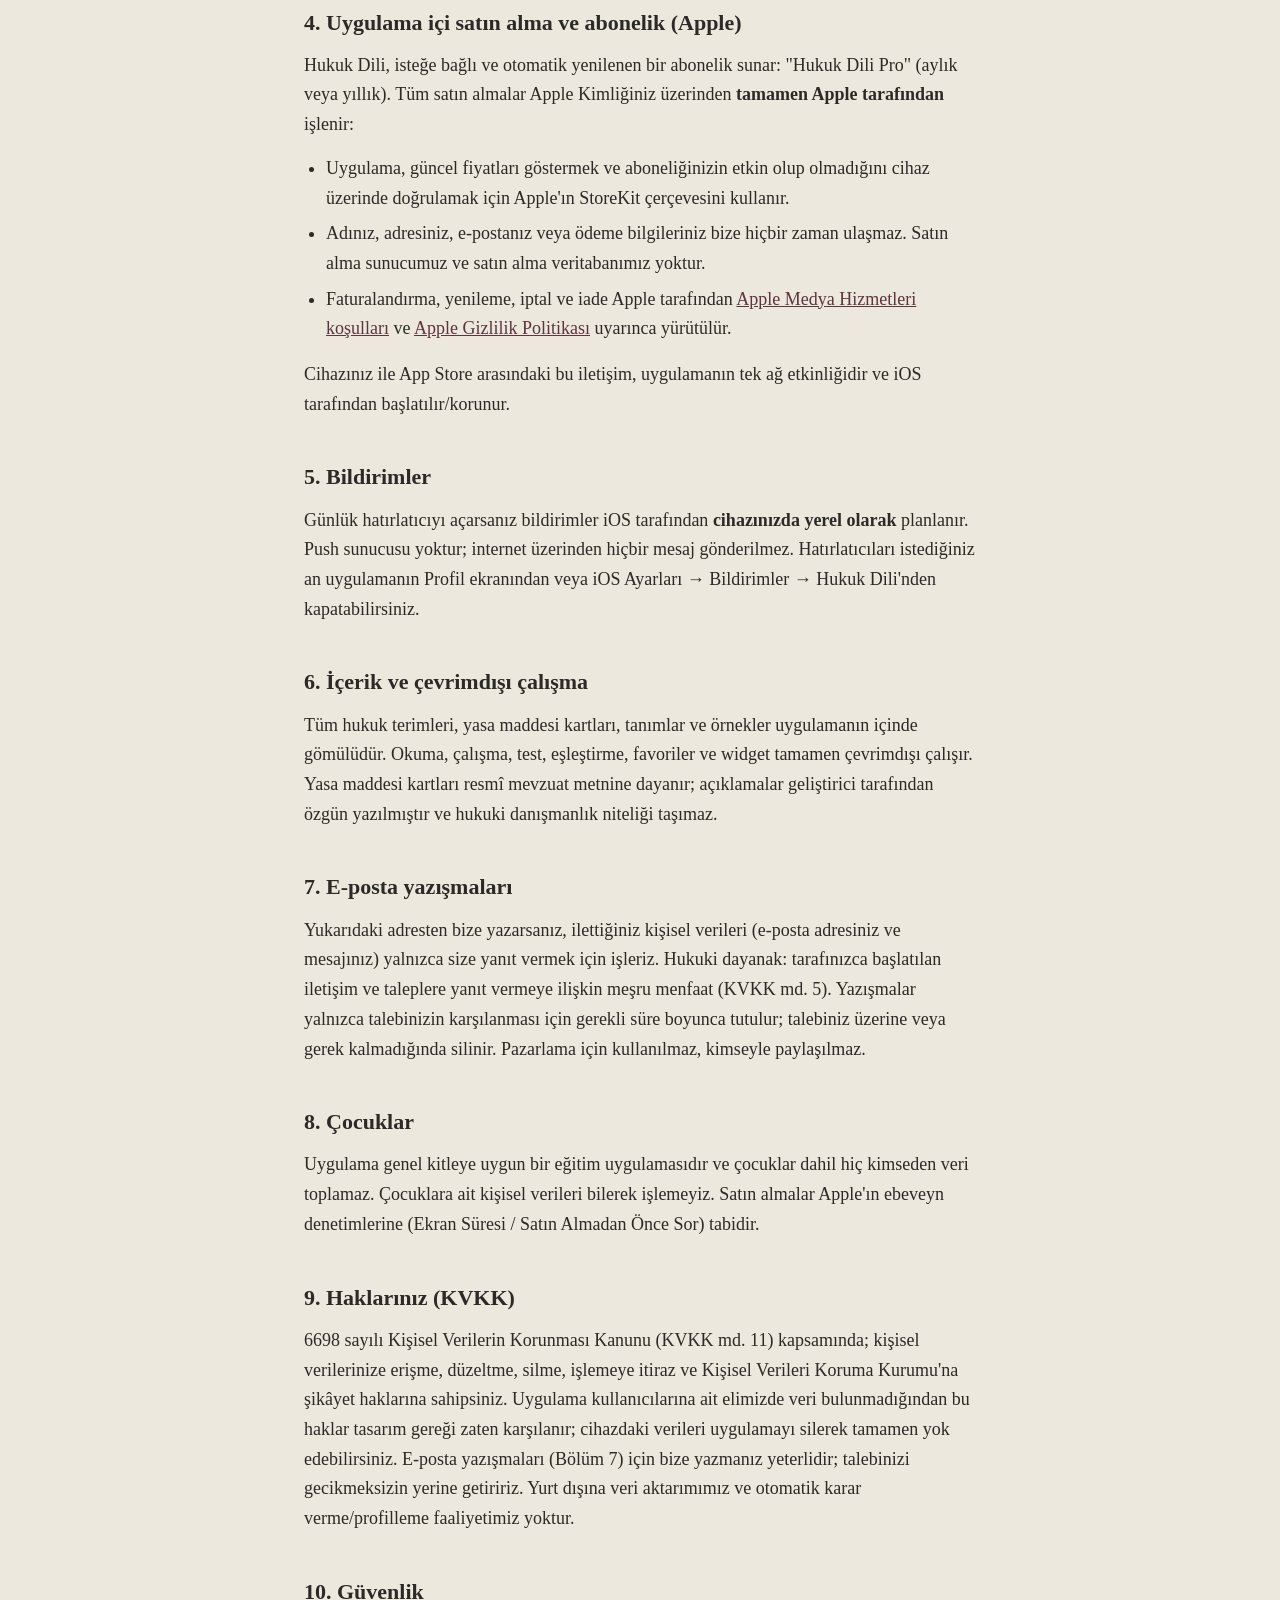
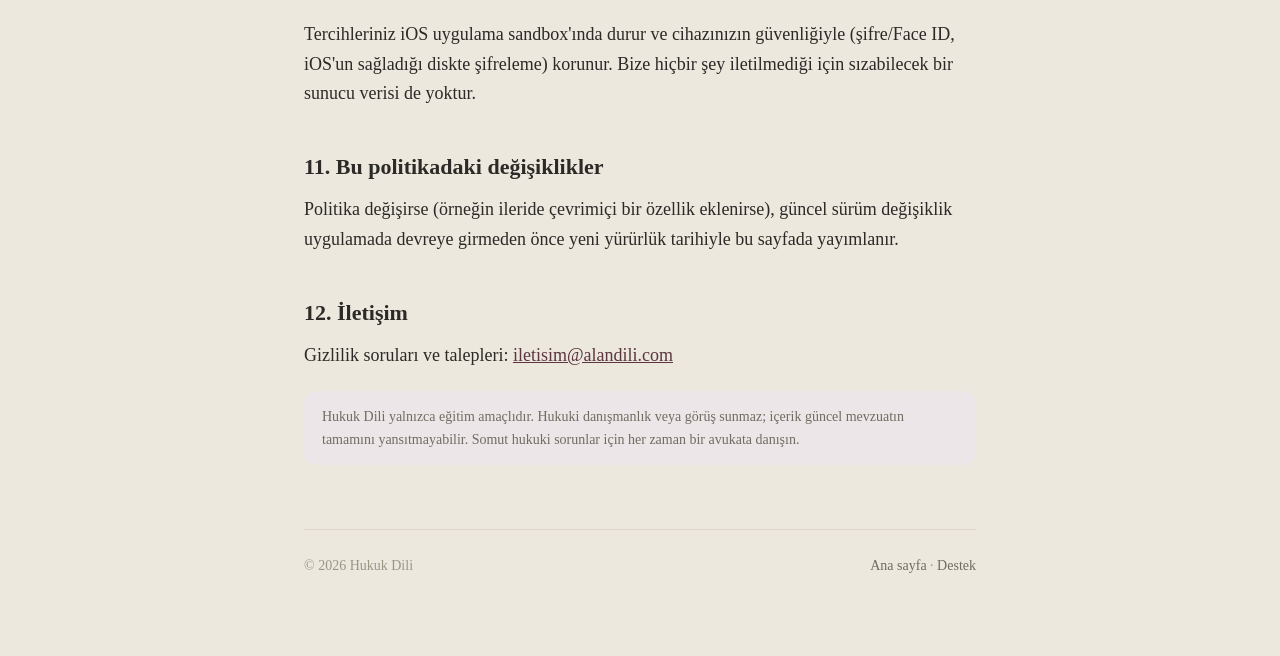
==== commit 4c843041: "destek ve gizlilik: yayındaki 1.0.1 gerçeğine çekildi destek: kota "ücretsiz 5 / Pro 15" diyordu; 1." ====
--- a/privacy.html
+++ b/privacy.html
@@ -27,7 +27,7 @@
   <meta http-equiv="Content-Security-Policy" content="default-src 'none'; style-src 'self'; img-src 'self' data:; font-src 'self'; base-uri 'none'; form-action 'none'">
   <meta name="referrer" content="strict-origin-when-cross-origin">
   <title>Gizlilik Politikası — Hukuk Dili</title>
-  <meta name="description" content="Hukuk Dili 2.0.0: Apple ile Giriş zorunludur; e-posta, hesap ve cihaz kimliği, öğrenme kaydınız, koleksiyonlarınız ve satın alma geçmişi hesabınıza bağlı olarak sunucumuzda tutulur. Takip ve reklam yoktur. KVKK bilgilendirmesi.">
+  <meta name="description" content="Hukuk Dili hiçbir kişisel veri toplamaz: hesap yoktur, sunucumuz yoktur, hiçbir şey cihazınızdan çıkmaz. Takip, reklam ve analitik yoktur. KVKK bilgilendirmesi.">
   <link rel="stylesheet" href="style.css">
 </head>
 <body>
@@ -44,18 +44,15 @@
     </header>
 
     <h1>Gizlilik Politikası</h1>
-    <p class="faint">Yürürlük tarihi: 5 Temmuz 2026 · Son güncelleme: 2 Eylül 2026 · "Hukuk Dili" iOS uygulaması (paket kimliği <code>com.hukukdili.app</code>) ve ana ekran widget'ı için geçerlidir.</p>
+    <p class="faint">Yürürlük tarihi: 5 Temmuz 2026 · Son güncelleme: 11 Eylül 2026 · "Hukuk Dili" iOS uygulaması (paket kimliği <code>com.hukukdili.app</code>) ve ana ekran widget'ı için geçerlidir.</p>
 
     <div class="card">
-      <p class="u-m0"><strong>Özet (sürüm 2.0.0).</strong> Hukuk Dili'ni kullanmak için
-        <strong>Apple ile Giriş zorunludur</strong>: tanıtımdaki üç kart hesapsız oynanır, sonrasında
-        giriş gerekir. Hesabınıza bağlı olarak <strong>altı tür veri</strong> tutarız — e-posta adresi,
-        hesap kimliği, cihaz kimliği, öğrenme kaydınız (hangi kartı gördüğünüz, tekrar aralıklarınız,
-        seriniz), koleksiyonlarınız ve yazdığınız koleksiyon adları, satın alma geçmişi.
-        <strong>Hiçbiri takip veya reklam için kullanılmaz</strong>; analitik SDK'sı yoktur.
-        Hesabınızı uygulama içinden silebilirsiniz. Ayrıntı için
-        <a href="#surum2">6b. Sürüm 2'den itibaren</a> bölümüne bakın; aşağıdaki 1–6. bölümler
-        <strong>önceki sürüm 1.0.1</strong>'in tarihsel kaydıdır.</p>
+      <p class="u-m0"><strong>Özet.</strong> Hukuk Dili <strong>hiçbir kişisel veri toplamaz.</strong>
+        Kullanıcı hesabı, kayıt ve giriş yoktur. Bize ait bir sunucu yoktur; ilerlemeniz,
+        favorileriniz ve koleksiyonlarınız yalnızca cihazınızda saklanır ve hiçbir yere yüklenmez.
+        Analitik, çökme raporlama, reklam ve takip teknolojisi kullanılmaz; hiçbir üçüncü taraf
+        SDK'sı bulunmaz. Aboneliğiniz Apple tarafından yönetilir, satın alma bilgilerinize
+        erişimimiz yoktur.</p>
     </div>
 
     <h2>1. Sorumlu kim? ("veri sorumlusu")</h2>
@@ -65,10 +62,7 @@
       elimizde erişilecek, düzeltilecek, taşınacak ya da silinecek bir kullanıcı verisi fiilen
       bulunmaz — bkz. Bölüm 9.</p>
 
-    <h2>2. Topladığımız veriler <span style="font-weight:400">(sürüm 1.0.1)</span></h2>
-    <p><strong>Bu bölüm önceki sürüm 1.0.1 içindir</strong> ve henüz güncellemeyen kullanıcılar için
-      geçerlidir. Güncel sürüm 2.0.0'da hesap ve sunucu senkronu vardır — bkz.
-      <a href="#surum2">6b. Sürüm 2'den itibaren</a>.</p>
+    <h2>2. Topladığımız veriler</h2>
     <p><strong>Hiçbiri.</strong> Uygulamada özellikle:</p>
     <ul>
       <li>kullanıcı hesabı, kayıt veya giriş yoktur;</li>
@@ -79,7 +73,7 @@
       <li>kişilerinize, fotoğraflarınıza, konumunuza, mikrofon/kameranıza erişilmez.</li>
     </ul>
 
-    <h2>3. Yalnızca cihazınızda saklanan veriler <span style="font-weight:400">(sürüm 1.0.1)</span></h2>
+    <h2>3. Yalnızca cihazınızda saklanan veriler</h2>
     <p>Uygulamanın çalışması için küçük bir tercih kümesi, Apple'ın standart cihaz-içi depolamasında
       (uygulama sandbox'ı) tutulur. Bu verileri siz oluşturursunuz; cihazınızdan asla çıkmaz ve bizim
       erişimimize kapalıdır:</p>
@@ -120,78 +114,6 @@
       Okuma, çalışma, test, eşleştirme, favoriler ve widget tamamen çevrimdışı çalışır. Yasa maddesi
       kartları resmî mevzuat metnine dayanır; açıklamalar geliştirici tarafından özgün yazılmıştır ve
       hukuki danışmanlık niteliği taşımaz.</p>
-
-    <h2 id="surum2">6b. Sürüm 2'den itibaren — hesap ve senkronizasyon</h2>
-    <p>Sürüm 2, <strong>Apple ile Giriş</strong> ile bir hesap ve bizim işlettiğimiz bir sunucu
-      getiriyor. Bu bölüm, sürüm 2'yi kurduğunuz gün sizin için geçerli olur — öncesinde değil.
-      1.0.1 kullanıyorsanız yukarıdaki 2. ve 3. bölümler geçerlidir.</p>
-
-    <h3>Neden hesap var?</h3>
-    <p>İki sebep: ① ilerlemenizin telefonunuzu kaybettiğinizde ya da değiştirdiğinizde kaybolmaması,
-      ② Hukuk Dili Pro aboneliğinin tanınması (abonelik denetimi sunucuda yapılır).
-      <strong>Uygulamayı kullanmak için hesap zorunludur:</strong> tanıtımdaki üç karttan sonra günün
-      terimi, widget ve hatırlatıcılar hesabınızla çalışır.</p>
-
-    <h3>Topladığımız ve tuttuğumuz veriler</h3>
-    <p>Altı tür veri; hepsi hesabınıza bağlıdır ve <strong>hiçbiri takip için kullanılmaz</strong>:</p>
-    <ul>
-      <li><strong>E-posta</strong> — Apple'ın girişte ilettiği adres (Apple özel yönlendirme adresi
-        olabilir). Hesabınızı tanımlamak ve gerekirse size ulaşmak için kullanılır.</li>
-      <li><strong>Kullanıcı kimliği</strong> — sizin için ürettiğimiz hesap tanımlayıcısı ve
-        aboneliğinizi eşleştirmek için gereken tanımlayıcılar.</li>
-      <li><strong>Cihaz kimliği</strong> — giriş yaptığınız her cihaz için ürettiğimiz tanımlayıcı;
-        ilerlemenizin kendi cihazlarınız arasında taşınabilmesi için. Bu bir <em>reklam kimliği
-        değildir</em> ve reklam amacıyla asla paylaşılmaz.</li>
-      <li><strong>Ürün etkileşimi</strong> — hangi terimleri gördüğünüz, nasıl değerlendirdiğiniz,
-        test ve eşleştirme sonuçlarınız, çalışma oturumlarınız ve seri günleriniz. Aralıklı tekrarın
-        çalışmasını sağlayan veri budur.</li>
-      <li><strong>Sizin içeriğiniz</strong> — favorileriniz, koleksiyonlarınız (adlarını siz
-        yazarsınız), seçtiğiniz seviye ve ilgi alanlarınız.</li>
-      <li><strong>Satın alma geçmişi</strong> — abonelik durumu ve bu durumu oluşturan olaylar
-        (başlangıç, yenileme, bitiş, iptal). Yalnızca Pro'nun etkin olup olmadığına karar vermek için.</li>
-    </ul>
-    <p>App Store ürün sayfasındaki bildirimimiz de aynıdır: bu veri türleri <em>sizinle
-      ilişkilendirilir</em> ve <em>sizi takip etmek için kullanılmaz</em>. Konum, kişiler, fotoğraflar,
-      sağlık verisi, gezinme geçmişi veya reklam verisi toplanmaz. Hiçbir analitik, çökme raporlama
-      veya reklam SDK'sı kullanılmaz.</p>
-
-    <h3>Cihazınızda kalanlar</h3>
-    <p>Katalogun kendisi — her terim, tanım ve örnek — uygulamanın içinde gömülüdür; okuma, çalışma,
-      testler ve widget bağlantı olmadan çalışmayı sürdürür. Hatırlatıcı saatiniz ve görünüm
-      tercihiniz cihazınızda kalır.</p>
-    <p><strong>Sürüm 2'de ne değişti:</strong> 1.0.1'de favorileriniz, koleksiyonlarınız ve
-      ilerlemeniz yalnızca cihazda yaşıyordu ve cihazla birlikte kayboluyordu. Sürüm 2'den itibaren
-      bunlar hesabınıza bağlı olarak sunucumuzda da saklanır — uygulamayı silip yeniden kurduğunuzda ya
-      da yeni bir telefona geçtiğinizde geri gelmesinin sebebi budur. Sunucumuzda kayıt tutulmasını
-      istemiyorsanız hesabınızı uygulama içinden dilediğiniz an silebilirsiniz (Profil → Hesap); silme
-      kaydı ortadan kaldırır.</p>
-
-    <h3>Kullandığımız altyapı ve verinin tutulduğu yer</h3>
-    <ul>
-      <li><strong>Supabase</strong> (yönetilen PostgreSQL ve kimlik doğrulama) — hesap veritabanı ve
-        giriş oturumu. Projemiz Supabase'in <strong>eu-central-1</strong> bölgesinde —
-        <strong>Frankfurt, Almanya (AB)</strong> — barındırılır. Supabase'in Veri İşleme Eki (DPA) hizmet
-        koşullarının parçasıdır ve kullanımımıza uygulanır; AB dışına olası bir aktarım için AB Standart
-        Sözleşme Maddeleri'ne dayanır. Alt işleyici listesi
-        <a href="https://supabase.com/legal/customer-resources/subprocessor-list">supabase.com</a>'da
-        yayımlanır.</li>
-      <li><strong>RevenueCat</strong> — abonelik olaylarını işler; yenileme ve geri yüklemede yetki
-        durumunun doğru kalmasını sağlar. RevenueCat, Amazon Web Services ve Snowflake üzerinde
-        <strong>Amerika Birleşik Devletleri</strong>'nde çalışır; Apple'dan aldığı abonelik olayları
-        (ödeme bilgileriniz hiçbir zaman değil) orada işlenir. RevenueCat'in Veri İşleme Eki (DPA) hizmet
-        koşullarının parçasıdır ve kullanımımıza uygulanır; aktarım güvencesi AB Standart Sözleşme
-        Maddeleri'dir.</li>
-      <li><strong>Apple</strong> — Apple ile Giriş ve tüm ödeme işlemleri. Ödeme bilgilerinizi biz
-        hiçbir zaman görmeyiz; Apple'ın verinizle yaptıkları Apple'ın kendi gizlilik politikasına tabidir.</li>
-    </ul>
-    <p>Bu bölüm, sağlayıcılarımızın veriyi nerede tuttuğunu ve hangi sözleşmelerin geçerli olduğunu
-      anlatır; 2 Eylül 2026'da sağlayıcıların yayımlanmış koşullarına ve proje ayarlarımıza göre
-      doğrulanmıştır. Sağlayıcı ya da bölge değişirse bu bölüm güncellenir.</p>
-
-    <h3>Hesabınızı silmek</h3>
-    <p>Uygulama içinden <em>Profil → Hesabı sil</em> ile hesabınızı ve yukarıdaki verileri
-      silebilirsiniz. Silme işlemi sunucu tarafında da yürütülür. Apple'ın işlediği satın alma
-      kayıtları Apple'ın saklama koşullarına tabidir ve bizim silme kapsamımızda değildir.</p>
 
     <h2>7. E-posta yazışmaları</h2>
     <p>Yukarıdaki adresten bize yazarsanız, ilettiğiniz kişisel verileri (e-posta adresiniz ve
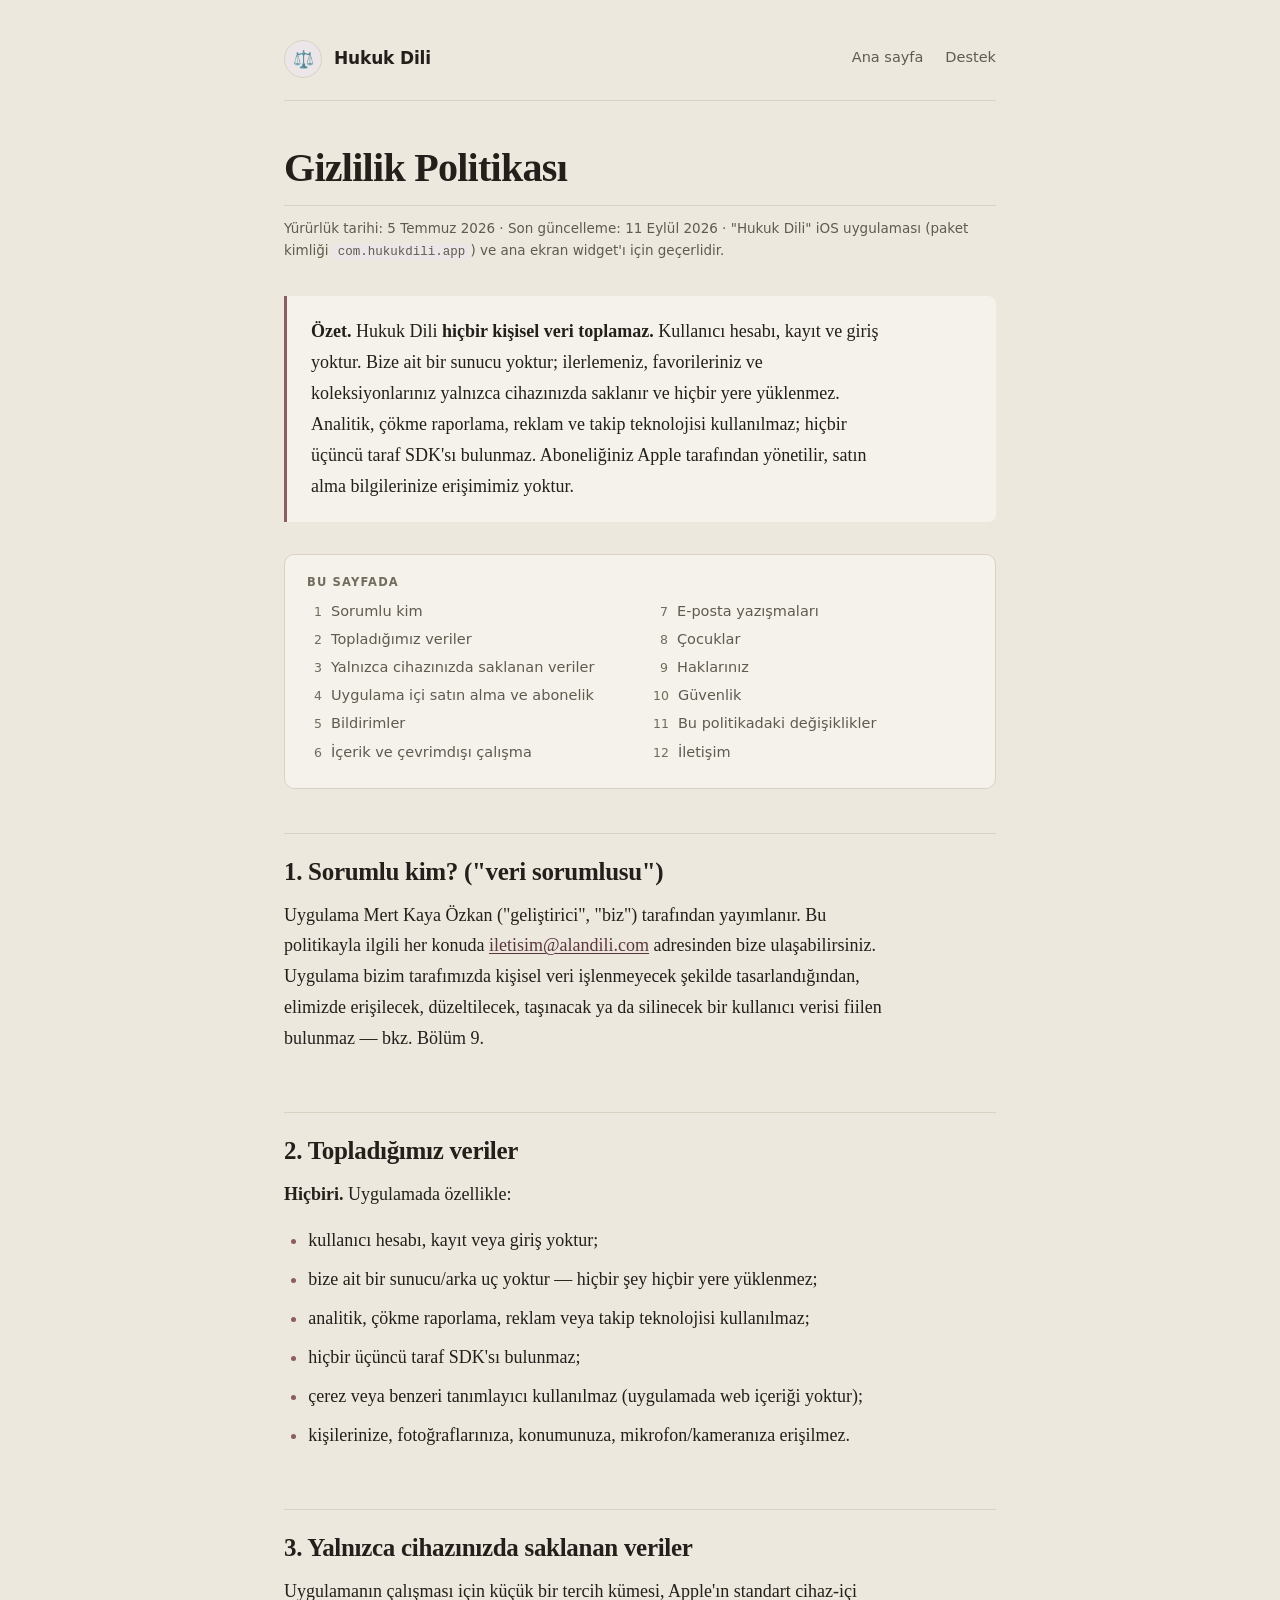
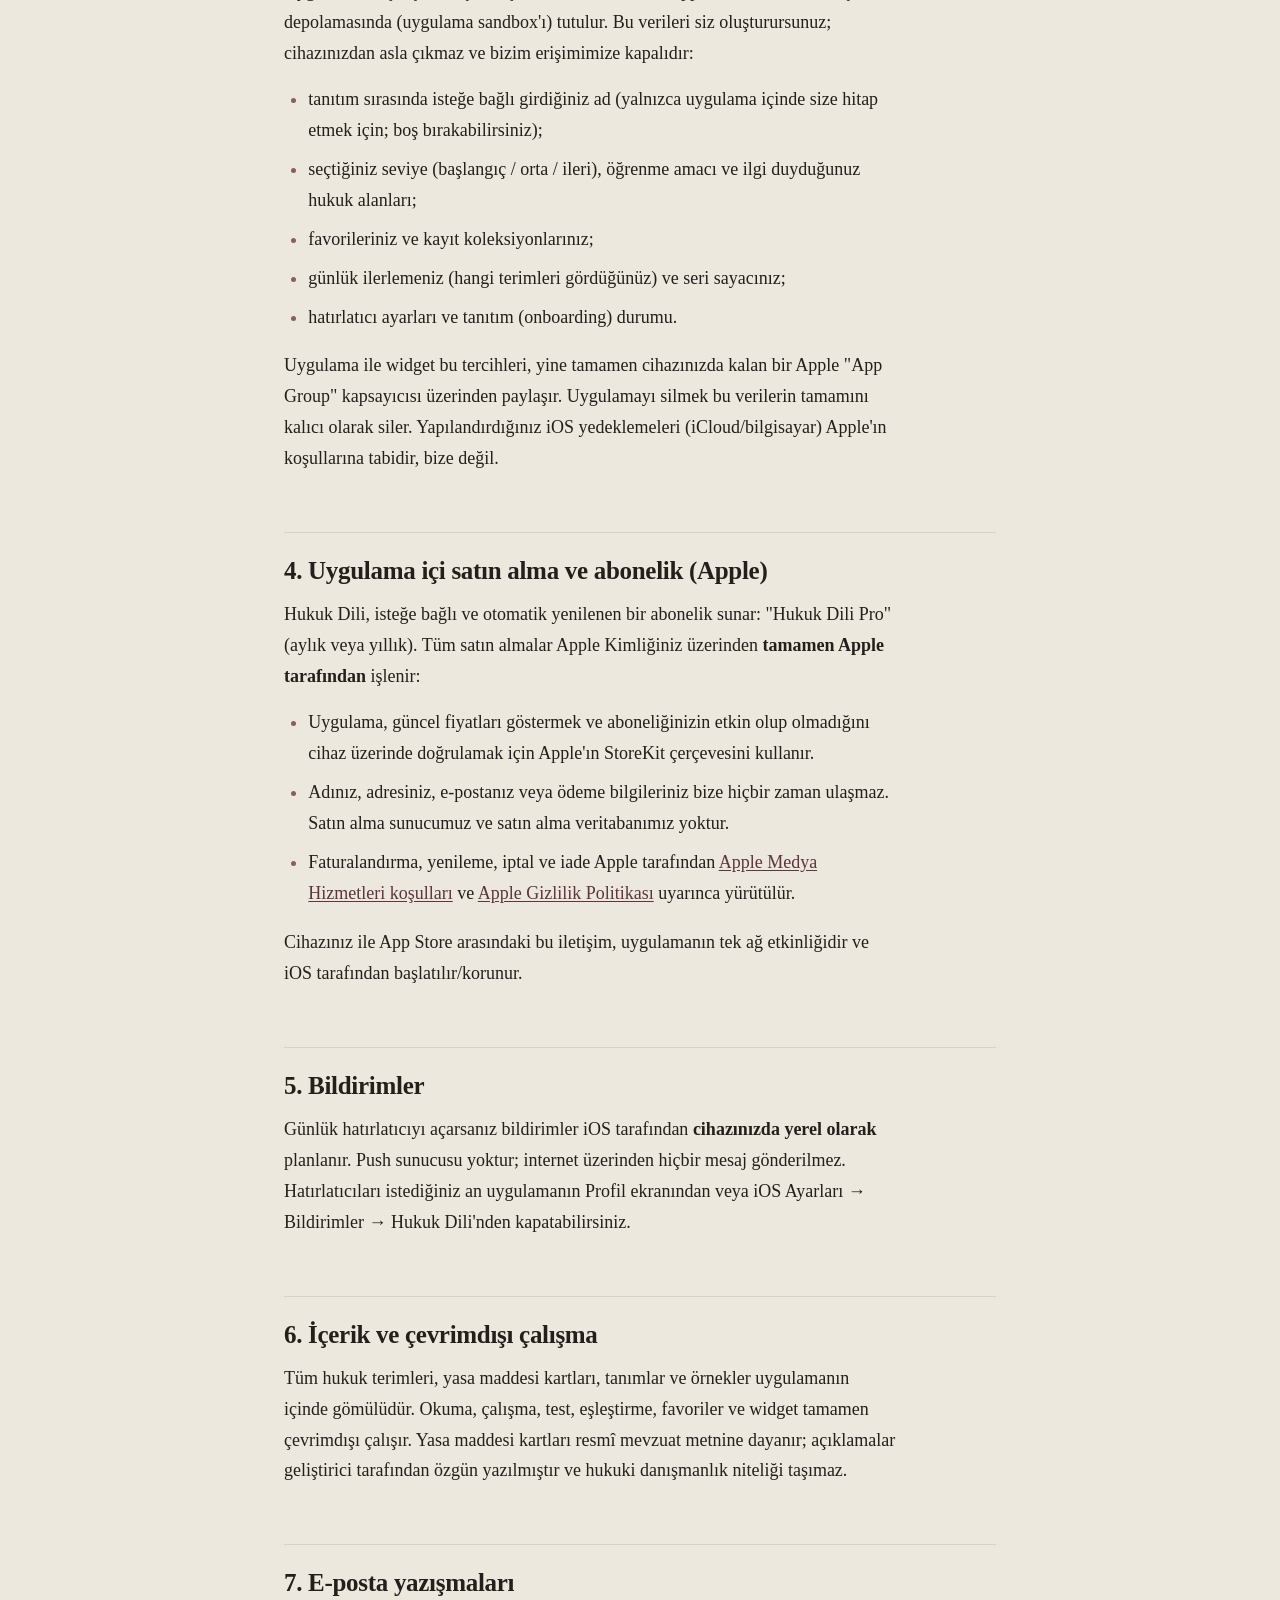
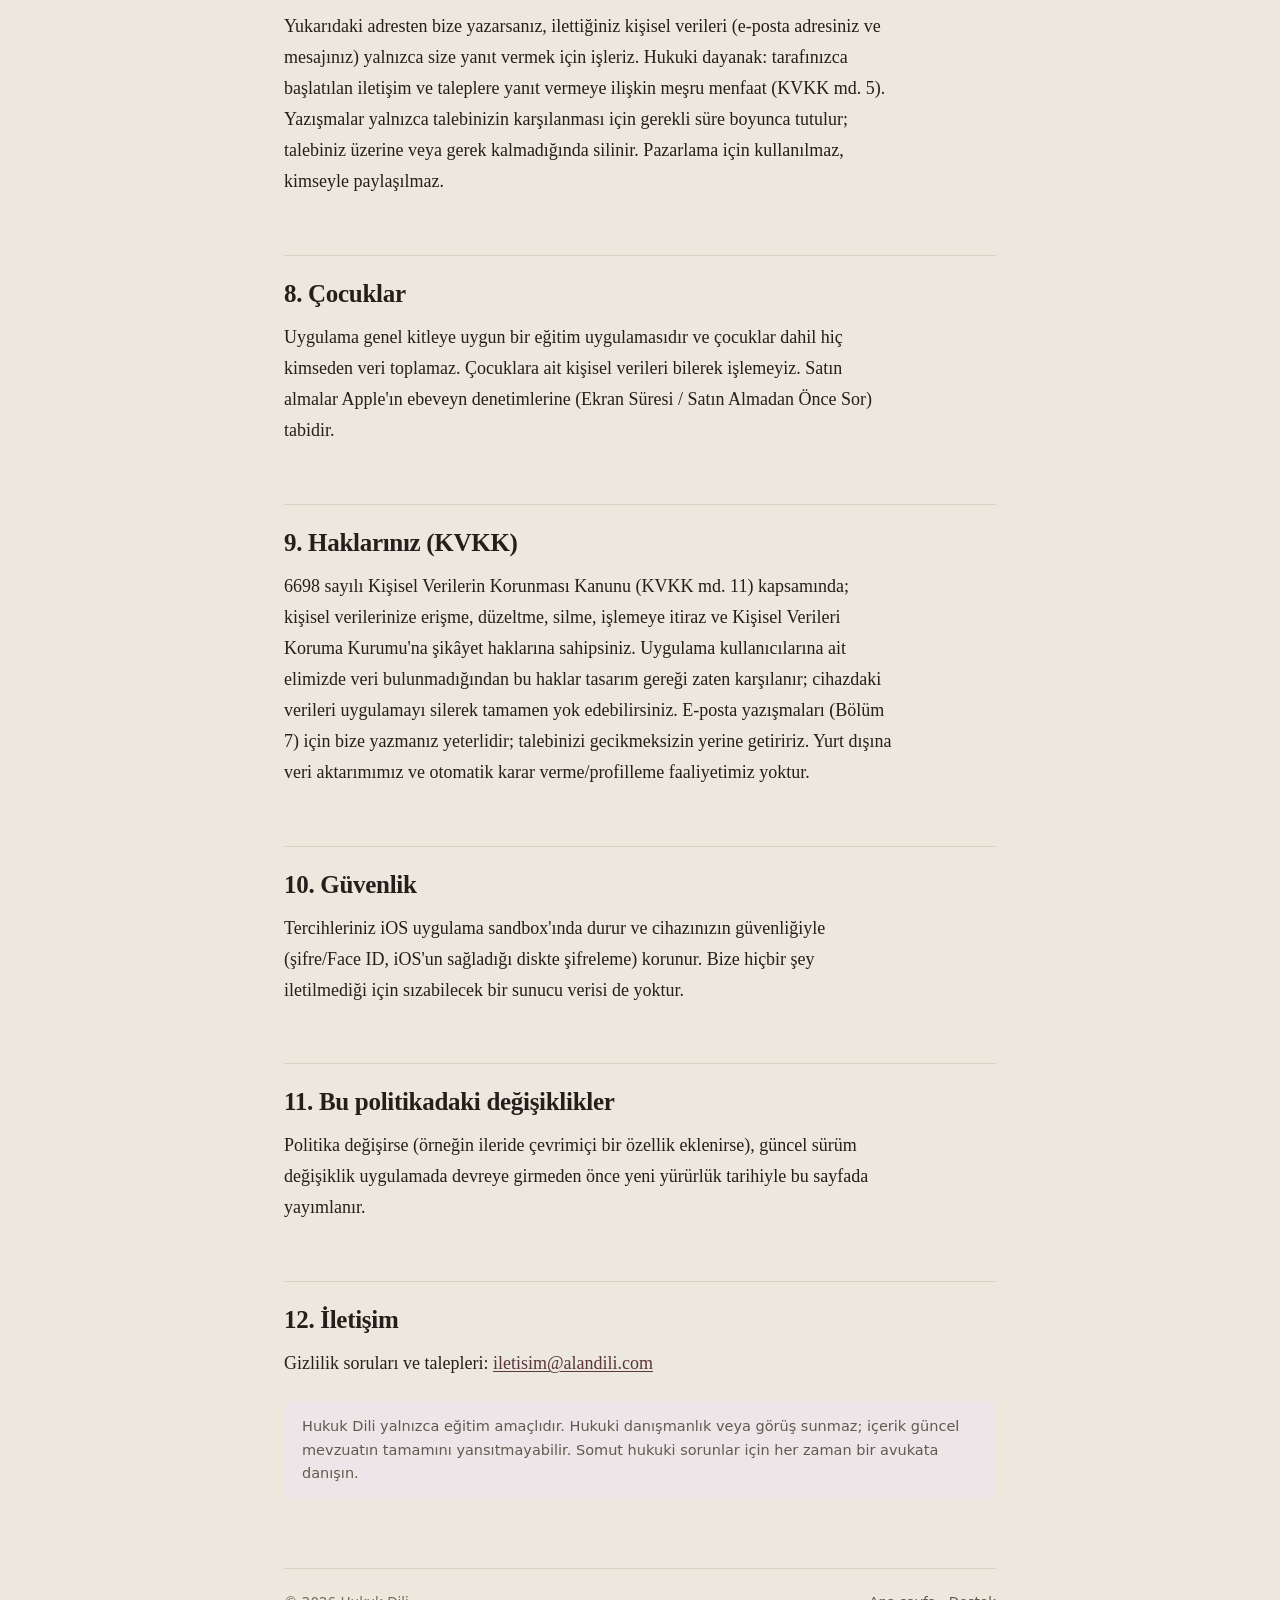
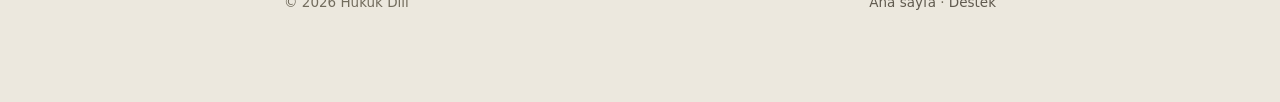
==== commit 2dea0306: "tipografi turu: hiyerarşi, içindekiler, karanlık mod, yazdırma Palet uygulamanın Theme.swift'inden g" ====
--- a/privacy.html
+++ b/privacy.html
@@ -44,7 +44,7 @@
     </header>
 
     <h1>Gizlilik Politikası</h1>
-    <p class="faint">Yürürlük tarihi: 5 Temmuz 2026 · Son güncelleme: 11 Eylül 2026 · "Hukuk Dili" iOS uygulaması (paket kimliği <code>com.hukukdili.app</code>) ve ana ekran widget'ı için geçerlidir.</p>
+    <p class="doc-meta">Yürürlük tarihi: 5 Temmuz 2026 · Son güncelleme: 11 Eylül 2026 · "Hukuk Dili" iOS uygulaması (paket kimliği <code>com.hukukdili.app</code>) ve ana ekran widget'ı için geçerlidir.</p>
 
     <div class="card">
       <p class="u-m0"><strong>Özet.</strong> Hukuk Dili <strong>hiçbir kişisel veri toplamaz.</strong>
@@ -55,14 +55,32 @@
         erişimimiz yoktur.</p>
     </div>
 
-    <h2>1. Sorumlu kim? ("veri sorumlusu")</h2>
+    <nav class="toc" aria-labelledby="toc-baslik">
+      <h2 id="toc-baslik">Bu sayfada</h2>
+      <ol>
+        <li><a href="#b1">Sorumlu kim</a></li>
+        <li><a href="#b2">Topladığımız veriler</a></li>
+        <li><a href="#b3">Yalnızca cihazınızda saklanan veriler</a></li>
+        <li><a href="#b4">Uygulama içi satın alma ve abonelik</a></li>
+        <li><a href="#b5">Bildirimler</a></li>
+        <li><a href="#b6">İçerik ve çevrimdışı çalışma</a></li>
+        <li><a href="#b7">E-posta yazışmaları</a></li>
+        <li><a href="#b8">Çocuklar</a></li>
+        <li><a href="#b9">Haklarınız</a></li>
+        <li><a href="#b10">Güvenlik</a></li>
+        <li><a href="#b11">Bu politikadaki değişiklikler</a></li>
+        <li><a href="#b12">İletişim</a></li>
+      </ol>
+    </nav>
+
+    <h2 id="b1">1. Sorumlu kim? ("veri sorumlusu")</h2>
     <p>Uygulama Mert Kaya Özkan ("geliştirici", "biz") tarafından yayımlanır. Bu politikayla ilgili her
       konuda <a href="mailto:iletisim@alandili.com">iletisim@alandili.com</a> adresinden bize
       ulaşabilirsiniz. Uygulama bizim tarafımızda kişisel veri işlenmeyecek şekilde tasarlandığından,
       elimizde erişilecek, düzeltilecek, taşınacak ya da silinecek bir kullanıcı verisi fiilen
       bulunmaz — bkz. Bölüm 9.</p>
 
-    <h2>2. Topladığımız veriler</h2>
+    <h2 id="b2">2. Topladığımız veriler</h2>
     <p><strong>Hiçbiri.</strong> Uygulamada özellikle:</p>
     <ul>
       <li>kullanıcı hesabı, kayıt veya giriş yoktur;</li>
@@ -73,7 +91,7 @@
       <li>kişilerinize, fotoğraflarınıza, konumunuza, mikrofon/kameranıza erişilmez.</li>
     </ul>
 
-    <h2>3. Yalnızca cihazınızda saklanan veriler</h2>
+    <h2 id="b3">3. Yalnızca cihazınızda saklanan veriler</h2>
     <p>Uygulamanın çalışması için küçük bir tercih kümesi, Apple'ın standart cihaz-içi depolamasında
       (uygulama sandbox'ı) tutulur. Bu verileri siz oluşturursunuz; cihazınızdan asla çıkmaz ve bizim
       erişimimize kapalıdır:</p>
@@ -88,7 +106,7 @@
       kapsayıcısı üzerinden paylaşır. Uygulamayı silmek bu verilerin tamamını kalıcı olarak siler.
       Yapılandırdığınız iOS yedeklemeleri (iCloud/bilgisayar) Apple'ın koşullarına tabidir, bize değil.</p>
 
-    <h2>4. Uygulama içi satın alma ve abonelik (Apple)</h2>
+    <h2 id="b4">4. Uygulama içi satın alma ve abonelik (Apple)</h2>
     <p>Hukuk Dili, isteğe bağlı ve otomatik yenilenen bir abonelik sunar: "Hukuk Dili Pro" (aylık veya
       yıllık). Tüm satın almalar Apple&nbsp;Kimliğiniz üzerinden <strong>tamamen Apple tarafından</strong> işlenir:</p>
     <ul>
@@ -103,31 +121,31 @@
     <p>Cihazınız ile App Store arasındaki bu iletişim, uygulamanın tek ağ etkinliğidir ve iOS
       tarafından başlatılır/korunur.</p>
 
-    <h2>5. Bildirimler</h2>
+    <h2 id="b5">5. Bildirimler</h2>
     <p>Günlük hatırlatıcıyı açarsanız bildirimler iOS tarafından <strong>cihazınızda yerel olarak</strong>
       planlanır. Push sunucusu yoktur; internet üzerinden hiçbir mesaj gönderilmez. Hatırlatıcıları
       istediğiniz an uygulamanın Profil ekranından veya iOS Ayarları → Bildirimler → Hukuk Dili'nden
       kapatabilirsiniz.</p>
 
-    <h2>6. İçerik ve çevrimdışı çalışma</h2>
+    <h2 id="b6">6. İçerik ve çevrimdışı çalışma</h2>
     <p>Tüm hukuk terimleri, yasa maddesi kartları, tanımlar ve örnekler uygulamanın içinde gömülüdür.
       Okuma, çalışma, test, eşleştirme, favoriler ve widget tamamen çevrimdışı çalışır. Yasa maddesi
       kartları resmî mevzuat metnine dayanır; açıklamalar geliştirici tarafından özgün yazılmıştır ve
       hukuki danışmanlık niteliği taşımaz.</p>
 
-    <h2>7. E-posta yazışmaları</h2>
+    <h2 id="b7">7. E-posta yazışmaları</h2>
     <p>Yukarıdaki adresten bize yazarsanız, ilettiğiniz kişisel verileri (e-posta adresiniz ve
       mesajınız) yalnızca size yanıt vermek için işleriz. Hukuki dayanak: tarafınızca başlatılan
       iletişim ve taleplere yanıt vermeye ilişkin meşru menfaat (KVKK md. 5). Yazışmalar yalnızca
       talebinizin karşılanması için gerekli süre boyunca tutulur; talebiniz üzerine veya gerek
       kalmadığında silinir. Pazarlama için kullanılmaz, kimseyle paylaşılmaz.</p>
 
-    <h2>8. Çocuklar</h2>
+    <h2 id="b8">8. Çocuklar</h2>
     <p>Uygulama genel kitleye uygun bir eğitim uygulamasıdır ve çocuklar dahil hiç kimseden veri
       toplamaz. Çocuklara ait kişisel verileri bilerek işlemeyiz. Satın almalar Apple'ın ebeveyn
       denetimlerine (Ekran Süresi / Satın Almadan Önce Sor) tabidir.</p>
 
-    <h2>9. Haklarınız (KVKK)</h2>
+    <h2 id="b9">9. Haklarınız (KVKK)</h2>
     <p>6698 sayılı Kişisel Verilerin Korunması Kanunu (KVKK md. 11) kapsamında; kişisel verilerinize
       erişme, düzeltme, silme, işlemeye itiraz ve Kişisel Verileri Koruma Kurumu'na şikâyet
       haklarına sahipsiniz. Uygulama kullanıcılarına ait elimizde veri bulunmadığından bu haklar
@@ -136,16 +154,16 @@
       gecikmeksizin yerine getiririz. Yurt dışına veri aktarımımız ve otomatik karar
       verme/profilleme faaliyetimiz yoktur.</p>
 
-    <h2>10. Güvenlik</h2>
+    <h2 id="b10">10. Güvenlik</h2>
     <p>Tercihleriniz iOS uygulama sandbox'ında durur ve cihazınızın güvenliğiyle (şifre/Face&nbsp;ID,
       iOS'un sağladığı diskte şifreleme) korunur. Bize hiçbir şey iletilmediği için sızabilecek bir
       sunucu verisi de yoktur.</p>
 
-    <h2>11. Bu politikadaki değişiklikler</h2>
+    <h2 id="b11">11. Bu politikadaki değişiklikler</h2>
     <p>Politika değişirse (örneğin ileride çevrimiçi bir özellik eklenirse), güncel sürüm değişiklik
       uygulamada devreye girmeden önce yeni yürürlük tarihiyle bu sayfada yayımlanır.</p>
 
-    <h2>12. İletişim</h2>
+    <h2 id="b12">12. İletişim</h2>
     <p>Gizlilik soruları ve talepleri: <a href="mailto:iletisim@alandili.com">iletisim@alandili.com</a></p>
 
     <div class="note">
--- a/style.css
+++ b/style.css
@@ -1,48 +1,74 @@
-/* Hukuk Dili — landing & legal pages
-   Palette mirrors the app's Theme.swift (calm, premium, cream + bordeaux). */
+/* Hukuk Dili — açılış ve yasal sayfalar
+   Palet uygulamanın Theme.swift'inden gelir (sakin, premium, krem + bordo).
+   Kırmızı çizgiler (güvenlik turu 2026-08-19): 0 script, 0 görsel, 0 dış yazı tipi,
+   0 url(), 0 @import, 0 satır içi stil. Bu dosya tek kaynak ve aynı kökenli.
+
+   2026-09-12 tipografi turu: gövde serif kaldı, yapı ve künye sans'a taşındı;
+   başlık hiyerarşisi boyut+boşluk+çizgi ile kuruldu; ölçü 68 karaktere indi;
+   karanlık mod ve yazdırma stili eklendi. */
+
 :root {
-  --cream:    #ECE8DE;
-  --card:     #F4F1EA;
-  --ink:      #2B2A26;
-  --muted:    #6F6C61;
-  --faint:    #9A9686;
-  --accent:   #8A5C64;
-  --accent-bg:#EDE6E8;
-  --accent-ink:#5C353E;
-  --chip-bg:  #E3DFD3;
-  --chip-ink: #5A574C;
-  --hairline: #DAD5C8;
+  --paper:       #ECE8DE;         /* sayfa zemini */
+  --surface:     #F5F2EB;         /* yükseltilmiş yüzey */
+  --ink:         #241F1B;         /* gövde metni */
+  --muted:       #605A4F;         /* ikincil metin */
+  --faint:       #726C5D;         /* künye ve alt bilgi */
+  --rule:        #D8D2C3;         /* ince çizgi */
+  --accent:      #8A5C64;         /* marka rengi — çizgi, işaret, odak */
+  --accent-btn:  #7E5058;         /* düğme zemini (kontrast için koyultuldu) */
+  --accent-ink:  #5C353E;         /* bağlantı ve h3 */
+  --accent-soft: #EDE6E8;         /* yumuşak aksan zemini */
+  --chip-bg:     #E3DFD3;         /* etiket zemini */
+  --chip-ink:    #565045;         /* etiket metni */
+  --btn-ink:     #FFFFFF;         /* düğme metni */
+
+/* ── Tipografi ───────────────────────────────────────────────────────────────
+   Gövde serif kalır (uygulamanın karakteri), ama yapı ve künye sans'a geçer.
+   İkisinin ayrılması uzun hukuk metninde "okunan" ile "gezinilen"i ayırır.
+   Hiçbiri indirilmez — CSP `font-src 'self'` ve depoda yazı tipi dosyası yok. */
+  --f-serif: "Iowan Old Style", "Palatino Linotype", Palatino, "Book Antiqua", Georgia, "Times New Roman", serif;
+  --f-sans:  system-ui, -apple-system, "Segoe UI Variable Text", "Segoe UI", Roboto, "Helvetica Neue", Arial, sans-serif;
 }
 
 * { box-sizing: border-box; }
 
-html { -webkit-text-size-adjust: 100%; }
+html {
+  -webkit-text-size-adjust: 100%;
+  scroll-behavior: smooth;
+}
+@media (prefers-reduced-motion: reduce) {
+  html { scroll-behavior: auto; }
+  * { transition: none !important; }
+}
 
 body {
   margin: 0;
-  background: var(--cream);
+  background: var(--paper);
   color: var(--ink);
-  font-family: "Iowan Old Style", "Palatino Linotype", Palatino, Georgia, "Times New Roman", serif;
-  line-height: 1.65;
+  font-family: var(--f-serif);
   font-size: 18px;
+  line-height: 1.72;
   -webkit-font-smoothing: antialiased;
   text-rendering: optimizeLegibility;
+  font-kerning: normal;
 }
 
 .wrap {
-  max-width: 720px;
+  max-width: 760px;
   margin: 0 auto;
-  padding: 40px 24px 80px;
-}
+  padding: 40px 24px 88px;
+}
+
+/* ── Başlık çubuğu ───────────────────────────────────────────────────────── */
 
 header.site {
   display: flex;
   align-items: center;
   justify-content: space-between;
   gap: 16px;
-  padding-bottom: 28px;
-  margin-bottom: 36px;
-  border-bottom: 1px solid var(--hairline);
+  padding-bottom: 22px;
+  margin-bottom: 44px;
+  border-bottom: 1px solid var(--rule);
 }
 
 .brand {
@@ -54,153 +80,318 @@
 }
 
 .brand .mark {
-  width: 40px;
-  height: 40px;
-  border-radius: 10px;
-  background: var(--accent-bg);
+  width: 38px;
+  height: 38px;
+  border-radius: 50%;
+  background: var(--accent-soft);
+  border: 1px solid var(--rule);
   color: var(--accent-ink);
   display: grid;
   place-items: center;
-  font-size: 20px;
+  font-size: 17px;
+  line-height: 1;
   flex: 0 0 auto;
 }
 
 .brand .name {
-  font-size: 20px;
-  font-weight: 600;
-  letter-spacing: 0.2px;
-}
-
+  font-family: var(--f-sans);
+  font-size: 17px;
+  font-weight: 600;
+  letter-spacing: -0.01em;
+}
+
+nav.site {
+  font-family: var(--f-sans);
+  display: flex;
+  gap: 22px;
+}
 nav.site a {
   color: var(--muted);
   text-decoration: none;
-  font-size: 15px;
-  margin-left: 20px;
+  font-size: 14.5px;
+  padding-bottom: 3px;
   border-bottom: 1px solid transparent;
-  padding-bottom: 2px;
   transition: color .15s, border-color .15s;
 }
-nav.site a:hover { color: var(--accent-ink); border-color: var(--hairline); }
+nav.site a:hover,
+nav.site a:focus-visible { color: var(--accent-ink); border-bottom-color: currentColor; }
+
+/* ── Başlık hiyerarşisi ──────────────────────────────────────────────────────
+   Eski dosyada h2 22px, gövde 18px'ti — 4 piksel fark hiyerarşi kurmuyordu.
+   Ayrım artık üç kanaldan geliyor: boyut, üstündeki boşluk ve ince çizgi. */
 
 h1 {
-  font-size: 34px;
-  line-height: 1.2;
+  font-size: clamp(30px, 4.6vw, 40px);
+  line-height: 1.16;
+  letter-spacing: -0.018em;
+  font-weight: 600;
+  margin: 0 0 14px;
+  text-wrap: balance;
+}
+
+h2 {
+  font-size: 25px;
+  line-height: 1.28;
+  letter-spacing: -0.012em;
+  font-weight: 600;
+  margin: 58px 0 12px;
+  padding-top: 22px;
+  border-top: 1px solid var(--rule);
+  text-wrap: balance;
+}
+/* İlk h2 kendi çizgisini başlık çubuğunun çizgisiyle çakıştırmasın */
+h1 + h2, .doc-meta + h2, .toc + h2 { margin-top: 44px; }
+
+h3 {
+  font-size: 18.5px;
+  line-height: 1.4;
+  font-weight: 600;
+  color: var(--accent-ink);
+  margin: 34px 0 8px;
+  text-wrap: balance;
+}
+
+p { margin: 0 0 15px; max-width: 68ch; }
+a { color: var(--accent-ink); text-underline-offset: 2px; }
+a:hover { text-decoration-thickness: 2px; }
+
+strong, b { font-weight: 600; }
+
+ul, ol { margin: 0 0 18px; padding-left: 1.35em; max-width: 68ch; }
+li { margin-bottom: 8px; }
+li::marker { color: var(--accent); }
+
+/* ── Belge künyesi ───────────────────────────────────────────────────────────
+   "Son güncelleme" bir gizlilik politikasında en çok aranan satırdır;
+   14 piksellik soluk bir nota gömülmesi yanlıştı. */
+
+.doc-meta {
+  font-family: var(--f-sans);
+  font-size: 13.5px;
+  line-height: 1.6;
+  color: var(--muted);
+  margin: 0 0 34px;
+  padding: 12px 0 0;
+  border-top: 1px solid var(--rule);
+  max-width: none;
+}
+.doc-meta code {
+  font-size: 12.5px;
+  background: var(--accent-soft);
+  padding: 1px 5px;
+  border-radius: 3px;
+}
+
+/* ── İçindekiler ─────────────────────────────────────────────────────────────
+   On iki bölümlük bir belgede gezinme aracı olmaması en büyük eksikti.
+   Saf bağlantı listesi — script yok. */
+
+.toc {
+  font-family: var(--f-sans);
+  background: var(--surface);
+  border: 1px solid var(--rule);
+  border-radius: 10px;
+  padding: 20px 22px 18px;
+  margin: 0 0 40px;
+}
+.toc h2 {
+  font-family: var(--f-sans);
+  font-size: 11.5px;
+  font-weight: 600;
+  letter-spacing: 0.1em;
+  text-transform: uppercase;
+  color: var(--faint);
   margin: 0 0 12px;
-  font-weight: 600;
-}
-
-h2 {
-  font-size: 22px;
-  margin: 40px 0 10px;
-  font-weight: 600;
-}
-
-h3 {
-  font-size: 17px;
-  margin: 26px 0 6px;
-  font-weight: 600;
-  color: var(--accent-ink);
-}
-
-p { margin: 0 0 14px; }
-
-a { color: var(--accent-ink); }
+  padding: 0;
+  border: 0;
+}
+.toc ol {
+  list-style: none;
+  margin: 0;
+  padding: 0;
+  columns: 2;
+  column-gap: 26px;
+  counter-reset: toc;
+  max-width: none;
+}
+.toc li {
+  margin: 0 0 7px;
+  break-inside: avoid;
+  counter-increment: toc;
+  display: flex;
+  gap: 9px;
+  font-size: 14.5px;
+  line-height: 1.45;
+}
+.toc li::before {
+  content: counter(toc);
+  color: var(--faint);
+  font-variant-numeric: tabular-nums;
+  font-size: 12.5px;
+  flex: 0 0 1.2em;
+  text-align: right;
+  padding-top: 2px;
+}
+.toc a { color: var(--muted); text-decoration: none; }
+.toc a:hover, .toc a:focus-visible { color: var(--accent-ink); text-decoration: underline; }
+@media (max-width: 560px) { .toc ol { columns: 1; } }
+
+/* Paylaşılan bağlantıyla gelen bölüm görünür olsun */
+h2[id], h3[id] { scroll-margin-top: 24px; }
+:target { animation: vurgu 2.4s ease-out 1; }
+@keyframes vurgu {
+  from { background: var(--accent-soft); }
+  to   { background: transparent; }
+}
+@media (prefers-reduced-motion: reduce) { :target { animation: none; } }
+
+/* ── Öne çıkan özet ──────────────────────────────────────────────────────────
+   Eskiden hem dolgulu hem kenarlıklı hem yuvarlak bir kutuydu; sayfada başka
+   hiçbir şey öyle olmadığı için "vurgu" değil "kutu" diye okunuyordu.
+   Artık kenardaki aksan çizgisi vurguyu taşıyor. */
+
+.card {
+  background: var(--surface);
+  border-left: 3px solid var(--accent);
+  border-radius: 0 8px 8px 0;
+  padding: 20px 24px;
+  margin: 26px 0 32px;
+}
+.card > :last-child { margin-bottom: 0; }
+.card p { max-width: 64ch; }
+
+.note {
+  font-family: var(--f-sans);
+  font-size: 14.5px;
+  line-height: 1.62;
+  color: var(--muted);
+  background: var(--accent-soft);
+  border-radius: 8px;
+  padding: 14px 18px;
+  margin: 22px 0;
+  max-width: none;
+}
+.note > :last-child { margin-bottom: 0; }
 
 .lead {
-  font-size: 20px;
+  font-size: 20.5px;
+  line-height: 1.55;
   color: var(--muted);
-  margin-bottom: 28px;
-}
-
-ul { margin: 0 0 16px; padding-left: 22px; }
-li { margin-bottom: 6px; }
+  margin: 0 0 30px;
+  max-width: 62ch;
+  text-wrap: pretty;
+}
 
 .chip {
   display: inline-block;
+  font-family: var(--f-sans);
   background: var(--chip-bg);
   color: var(--chip-ink);
-  font-size: 13px;
+  font-size: 12.5px;
+  font-weight: 500;
   padding: 4px 12px;
   border-radius: 999px;
-  letter-spacing: 0.3px;
-}
-
-.card {
-  background: var(--card);
-  border: 1px solid var(--hairline);
-  border-radius: 16px;
-  padding: 24px 26px;
-  margin: 22px 0;
-}
+  letter-spacing: 0.01em;
+}
+
+.muted { color: var(--muted); }
+.faint { color: var(--faint); font-size: 14px; }
+
+/* ── Düğmeler ───────────────────────────────────────────────────────────── */
 
 .btn {
   display: inline-block;
-  background: var(--accent);
-  color: #fff;
+  font-family: var(--f-sans);
+  background: var(--accent-btn);
+  color: var(--btn-ink);
   text-decoration: none;
-  padding: 12px 22px;
-  border-radius: 12px;
-  font-size: 16px;
+  padding: 11px 22px;
+  border-radius: 9px;
+  font-size: 15.5px;
   font-weight: 600;
   margin: 6px 8px 6px 0;
-}
+  transition: filter .15s;
+}
+.btn:hover { filter: brightness(1.08); }
 .btn.secondary {
   background: transparent;
   color: var(--accent-ink);
-  border: 1px solid var(--hairline);
-}
-
-.muted { color: var(--muted); }
-.faint { color: var(--faint); font-size: 14px; }
-
-.lang-divider {
-  margin: 56px 0 0;
+  border: 1px solid var(--rule);
+}
+.btn.secondary:hover { background: var(--accent-soft); filter: none; }
+
+/* ── Özellik listesi (açılış sayfası) ───────────────────────────────────── */
+
+.features { list-style: none; padding: 0; margin: 26px 0; max-width: none; }
+.features li {
+  padding: 15px 0;
+  margin: 0;
+  border-bottom: 1px solid var(--rule);
+  display: flex;
+  flex-direction: column;
+  gap: 3px;
+}
+.features li:last-child { border-bottom: 0; }
+.features b { font-family: var(--f-sans); font-size: 15.5px; font-weight: 600; }
+.features span { color: var(--muted); font-size: 16.5px; line-height: 1.6; }
+
+hr.lang-divider {
+  margin: 64px 0 0;
   border: 0;
-  border-top: 1px solid var(--hairline);
-}
-
-.note {
-  font-size: 14px;
-  color: var(--muted);
-  background: var(--accent-bg);
-  border-radius: 12px;
-  padding: 14px 18px;
-  margin: 20px 0;
-}
+  border-top: 1px solid var(--rule);
+}
+
+/* ── Alt bilgi ──────────────────────────────────────────────────────────── */
 
 footer.site {
-  margin-top: 64px;
-  padding-top: 24px;
-  border-top: 1px solid var(--hairline);
+  font-family: var(--f-sans);
+  margin-top: 68px;
+  padding-top: 22px;
+  border-top: 1px solid var(--rule);
   color: var(--faint);
-  font-size: 14px;
+  font-size: 13.5px;
   display: flex;
   flex-wrap: wrap;
-  gap: 6px 18px;
+  gap: 8px 18px;
   align-items: center;
   justify-content: space-between;
 }
 footer.site a { color: var(--muted); text-decoration: none; }
-footer.site a:hover { color: var(--accent-ink); }
-
-.features {
-  list-style: none;
-  padding: 0;
-  margin: 24px 0;
-}
-.features li {
-  padding: 14px 0;
-  border-bottom: 1px solid var(--hairline);
-}
-.features li:last-child { border-bottom: 0; }
-.features b { display: block; font-weight: 600; }
-.features span { color: var(--muted); font-size: 16px; }
-
-@media (max-width: 520px) {
-  body { font-size: 17px; }
-  h1 { font-size: 28px; }
-  nav.site a { margin-left: 14px; font-size: 14px; }
-  .wrap { padding: 28px 18px 60px; }
+footer.site a:hover { color: var(--accent-ink); text-decoration: underline; }
+
+:focus-visible { outline: 2px solid var(--accent); outline-offset: 3px; border-radius: 2px; }
+
+/* ── Küçük ekran ────────────────────────────────────────────────────────── */
+
+@media (max-width: 560px) {
+  body { font-size: 17px; line-height: 1.7; }
+  .wrap { padding: 26px 18px 64px; }
+  header.site { margin-bottom: 34px; }
+  nav.site { gap: 15px; }
+  nav.site a { font-size: 14px; }
+  h2 { font-size: 22px; margin-top: 46px; padding-top: 18px; }
+  h3 { font-size: 17.5px; }
+  .lead { font-size: 19px; }
+  .card { padding: 16px 18px; }
+}
+
+/* ── Yazdırma ────────────────────────────────────────────────────────────────
+   Gizlilik politikası yazdırılan ve saklanan bir belgedir. */
+
+@media print {
+  body { background: #fff; color: #000; font-size: 11pt; line-height: 1.5; }
+  .wrap { max-width: none; padding: 0; }
+  header.site nav, footer.site, .toc { display: none; }
+  header.site { border-bottom: 1pt solid #000; margin-bottom: 18pt; }
+  .brand .mark { display: none; }
+  h1 { font-size: 20pt; }
+  h2 { font-size: 13pt; margin-top: 20pt; padding-top: 8pt; border-top: 0.5pt solid #999; break-after: avoid; }
+  h3 { font-size: 11.5pt; color: #000; break-after: avoid; }
+  p, li { max-width: none; orphans: 3; widows: 3; }
+  .card { border-left: 2pt solid #000; background: none; }
+  .note { background: none; border: 0.5pt solid #999; }
+  a { color: #000; text-decoration: underline; }
+  a[href^="http"]::after { content: " (" attr(href) ")"; font-size: 9pt; color: #555; }
 }
 
 /* ── Güvenlik turu adım 9 (2026-08-19): satır içi `style="..."` yardımcıları ──
@@ -212,3 +403,24 @@
 .u-mt8  { margin: 8px 0 0; }
 .u-mt12 { margin-top: 12px; }
 .u-mt40 { margin-top: 40px; }
+
+/* ── Karanlık mod ────────────────────────────────────────────────────────────
+   Gizlilik politikası gece, telefonda okunan bir belgedir. */
+
+@media (prefers-color-scheme: dark) {
+  :root {
+    --paper: #15120F;
+    --surface: #1E1916;
+    --ink: #EDE7DC;
+    --muted: #ADA595;
+    --faint: #8B8374;
+    --rule: #332C27;
+    --accent: #B9808A;
+    --accent-btn: #B9808A;
+    --accent-ink: #DCA9B1;
+    --accent-soft: #2B1F21;
+    --chip-bg: #2A241F;
+    --chip-ink: #B5AC9D;
+    --btn-ink: #1A1416;
+  }
+}
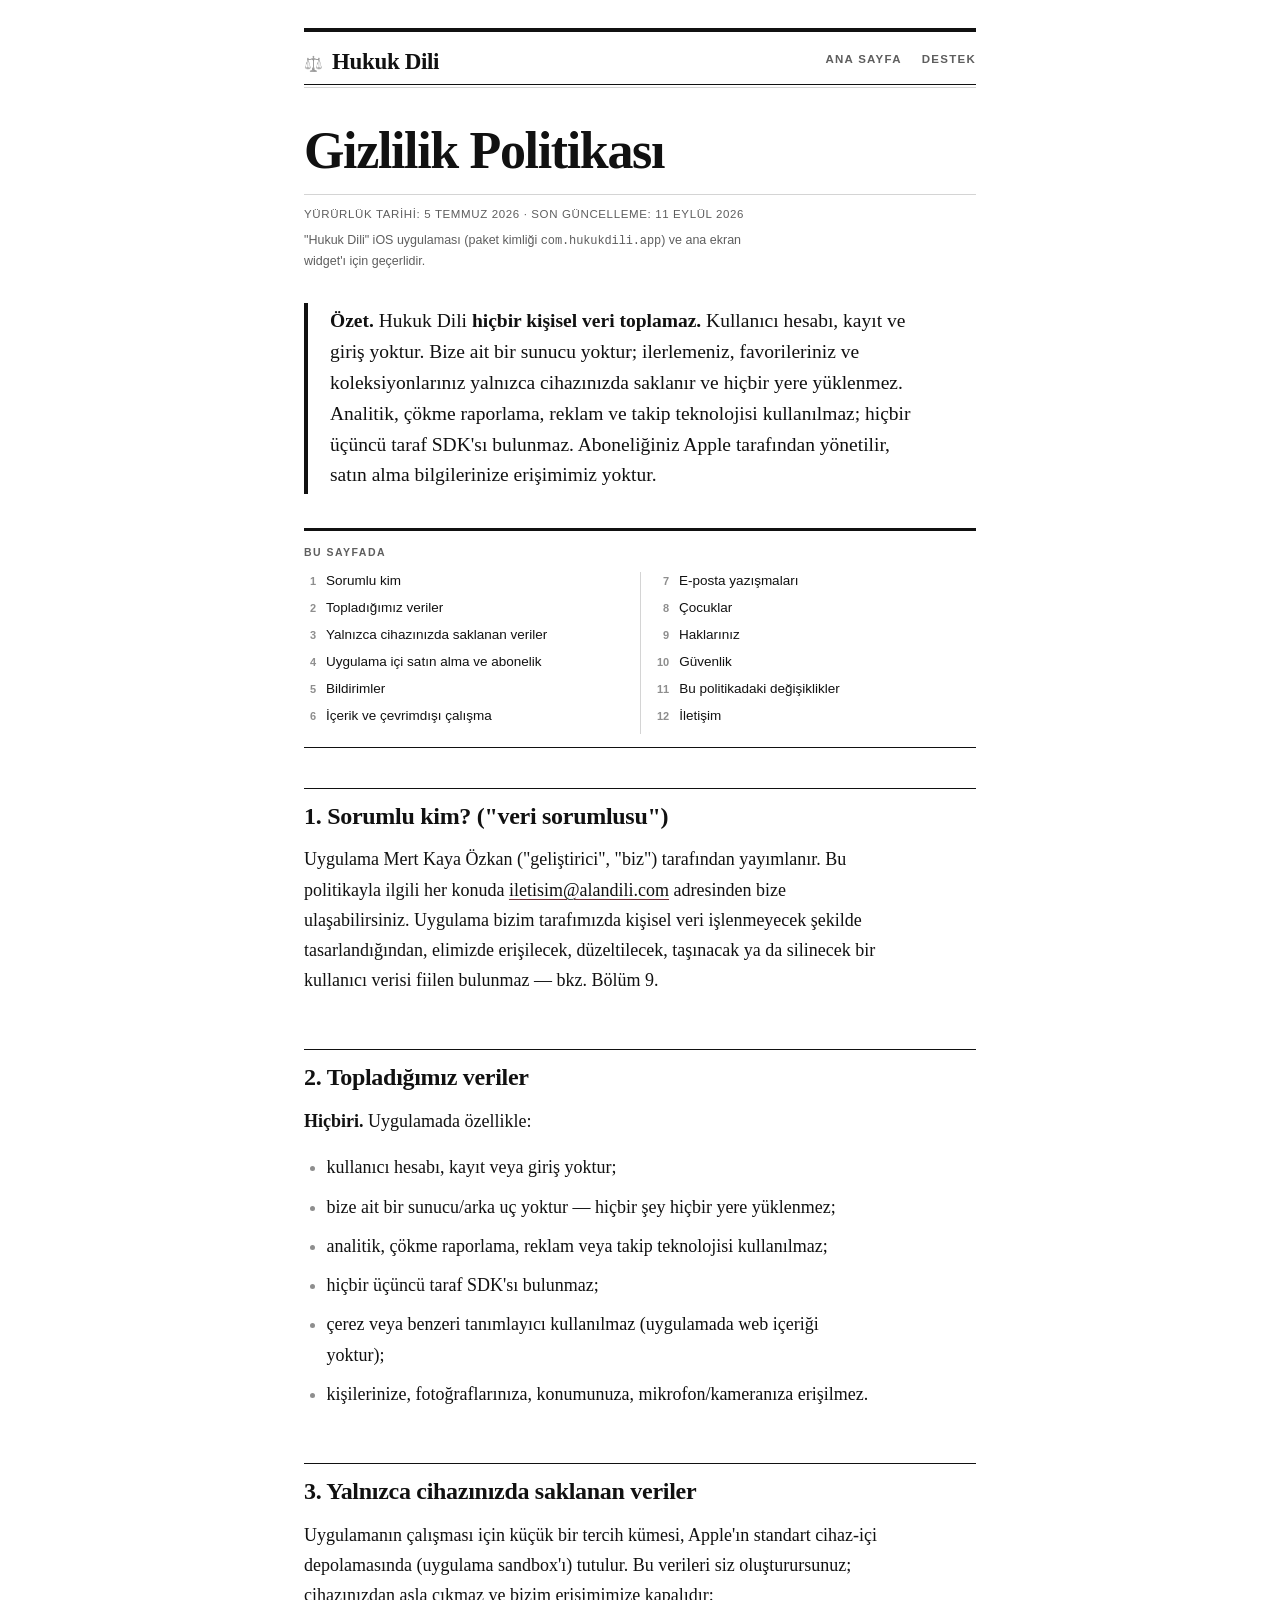
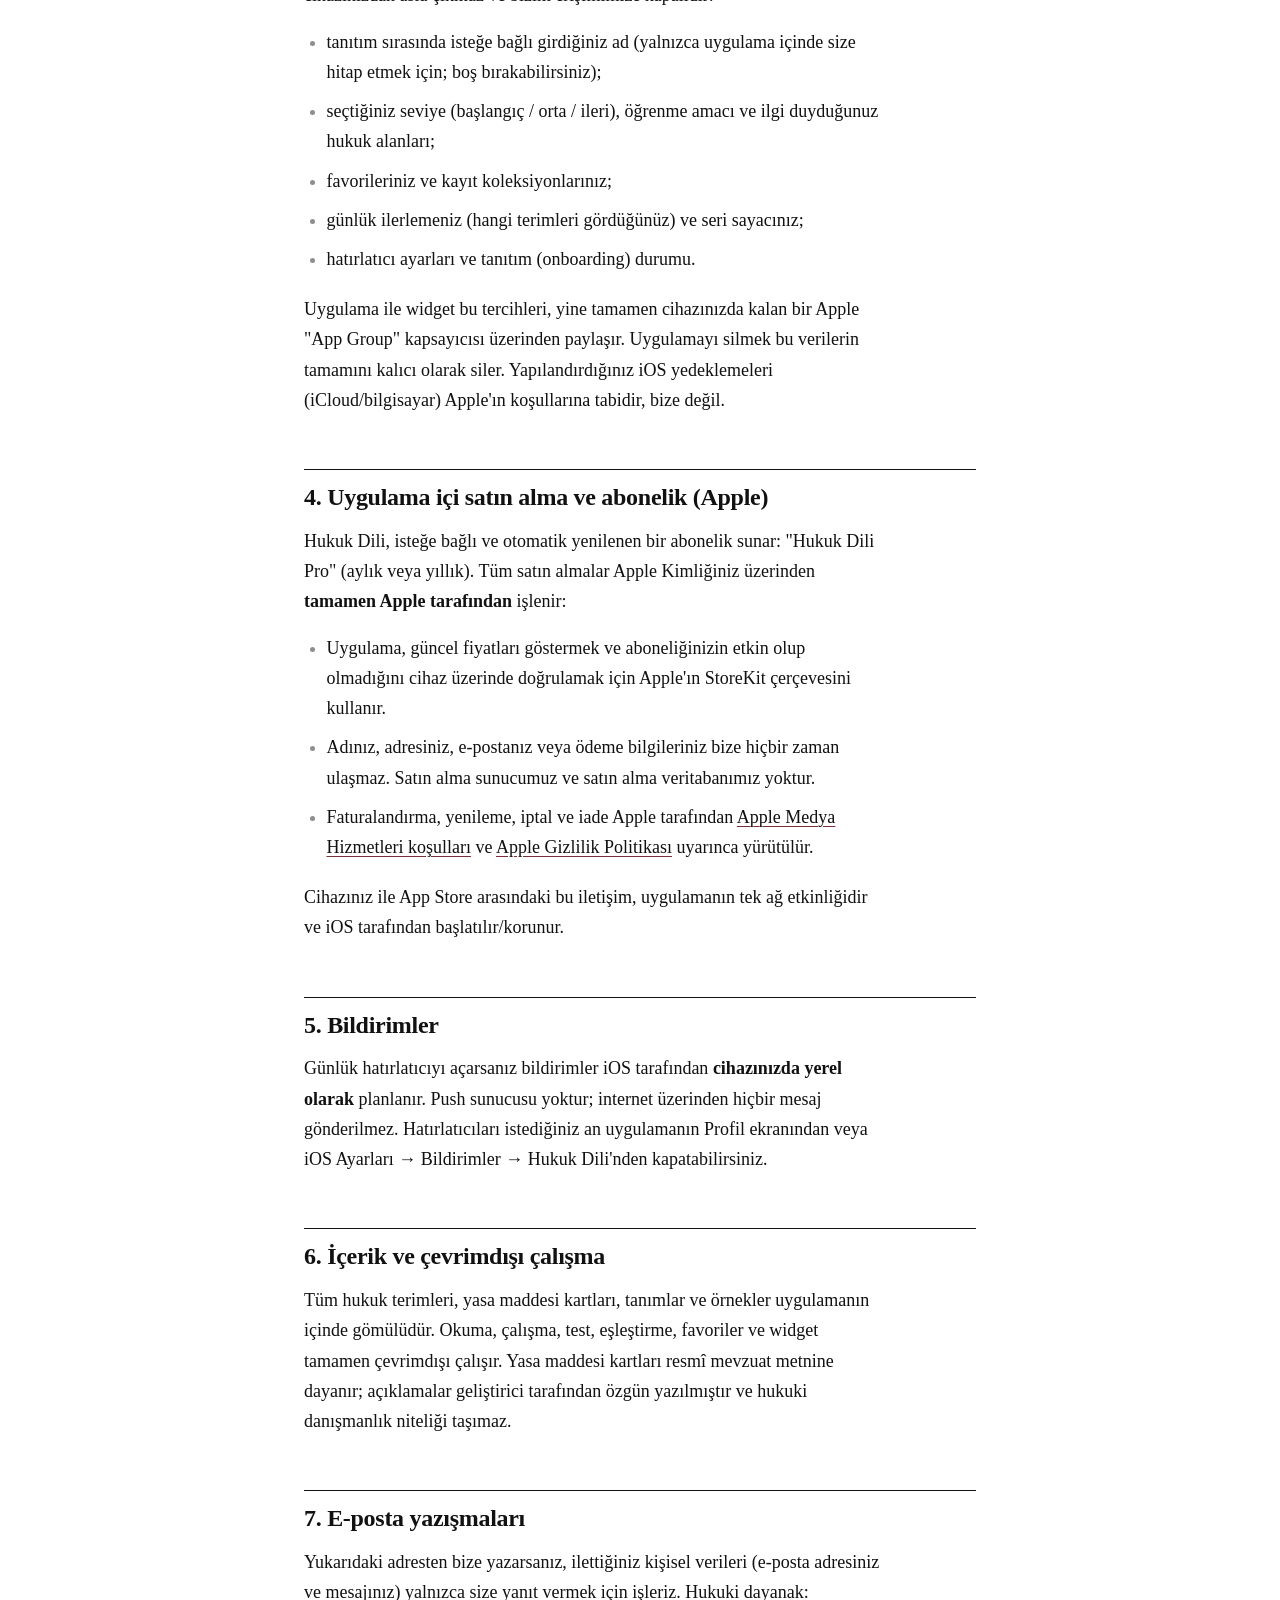
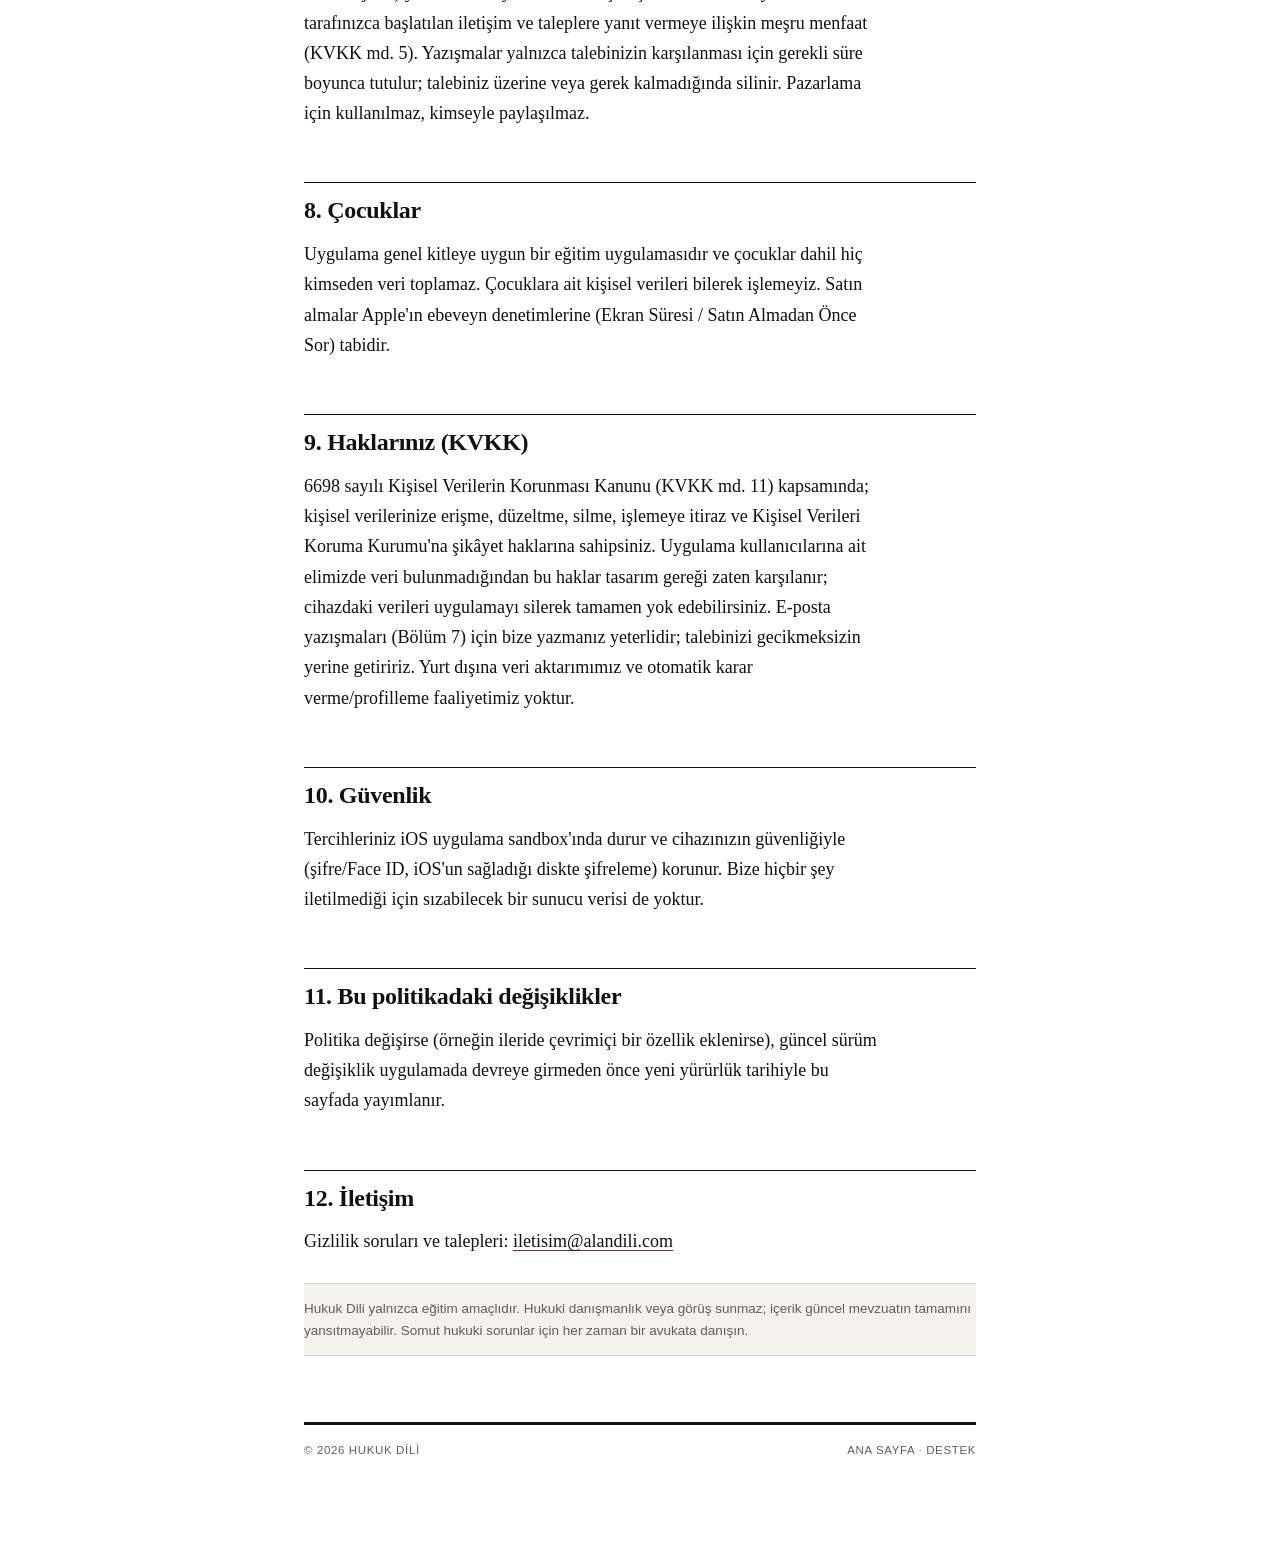
==== commit a130c9eb: "gazete düzeni: beyaz kâğıt, Georgia, keskin kural Kurucu talebi: "daha profesyonel, New York Times g" ====
--- a/privacy.html
+++ b/privacy.html
@@ -44,7 +44,8 @@
     </header>
 
     <h1>Gizlilik Politikası</h1>
-    <p class="doc-meta">Yürürlük tarihi: 5 Temmuz 2026 · Son güncelleme: 11 Eylül 2026 · "Hukuk Dili" iOS uygulaması (paket kimliği <code>com.hukukdili.app</code>) ve ana ekran widget'ı için geçerlidir.</p>
+    <p class="doc-meta">Yürürlük tarihi: 5 Temmuz 2026 · Son güncelleme: 11 Eylül 2026</p>
+    <p class="doc-scope">"Hukuk Dili" iOS uygulaması (paket kimliği <code>com.hukukdili.app</code>) ve ana ekran widget'ı için geçerlidir.</p>
 
     <div class="card">
       <p class="u-m0"><strong>Özet.</strong> Hukuk Dili <strong>hiçbir kişisel veri toplamaz.</strong>
--- a/style.css
+++ b/style.css
@@ -1,33 +1,33 @@
 /* Hukuk Dili — açılış ve yasal sayfalar
-   Palet uygulamanın Theme.swift'inden gelir (sakin, premium, krem + bordo).
-   Kırmızı çizgiler (güvenlik turu 2026-08-19): 0 script, 0 görsel, 0 dış yazı tipi,
-   0 url(), 0 @import, 0 satır içi stil. Bu dosya tek kaynak ve aynı kökenli.
-
-   2026-09-12 tipografi turu: gövde serif kaldı, yapı ve künye sans'a taşındı;
-   başlık hiyerarşisi boyut+boşluk+çizgi ile kuruldu; ölçü 68 karaktere indi;
-   karanlık mod ve yazdırma stili eklendi. */
+
+   2026-09-12 gazete turu: krem zemin bırakıldı, beyaz kâğıt ve keskin kurala
+   geçildi. Yuvarlatma her yerde sıfır. Gövde ve manşet Georgia (Matthew Carter,
+   her platformda var, eski-stil rakamlı metin serifi); künye, bölüm etiketi ve
+   gezinme grotesk. Marka rengi yalnız bağlantı ve odak halkasında kaldı —
+   uygulamanın Theme.swift paletiyle bağ oradan sürüyor.
+
+   Kırmızı çizgiler (güvenlik turu 2026-08-19) korundu: 0 script, 0 görsel,
+   0 dış yazı tipi, 0 url(), 0 @import, 0 satır içi stil. CSP değişmedi. */
 
 :root {
-  --paper:       #ECE8DE;         /* sayfa zemini */
-  --surface:     #F5F2EB;         /* yükseltilmiş yüzey */
-  --ink:         #241F1B;         /* gövde metni */
-  --muted:       #605A4F;         /* ikincil metin */
-  --faint:       #726C5D;         /* künye ve alt bilgi */
-  --rule:        #D8D2C3;         /* ince çizgi */
-  --accent:      #8A5C64;         /* marka rengi — çizgi, işaret, odak */
-  --accent-btn:  #7E5058;         /* düğme zemini (kontrast için koyultuldu) */
-  --accent-ink:  #5C353E;         /* bağlantı ve h3 */
-  --accent-soft: #EDE6E8;         /* yumuşak aksan zemini */
-  --chip-bg:     #E3DFD3;         /* etiket zemini */
-  --chip-ink:    #565045;         /* etiket metni */
-  --btn-ink:     #FFFFFF;         /* düğme metni */
+  --paper:   #FFFFFF;          /* kâğıt */
+  --surface: #F4F2ED;          /* vurgulanmış şerit */
+  --ink:     #111111;          /* mürekkep */
+  --muted:   #5E5E5E;          /* künye ve etiket */
+  --faint:   #8E8E8E;          /* rakam ve madde işareti */
+  --rule:    #D4D4D4;          /* ince kural */
+  --accent:  #7A2E3A;          /* marka rengi — yalnız bağlantı ve odak */
 
 /* ── Tipografi ───────────────────────────────────────────────────────────────
-   Gövde serif kalır (uygulamanın karakteri), ama yapı ve künye sans'a geçer.
-   İkisinin ayrılması uzun hukuk metninde "okunan" ile "gezinilen"i ayırır.
+   Gazete düzeni. Gövde Georgia: Matthew Carter'ın ekran için tasarladığı,
+   her platformda bulunan ve eski-stil rakamları varsayılan olan bir metin
+   serifi — bir gazete sütununun istediği şey tam olarak bu.
+   Başlıklar da aynı seriften, ağır ve sıkı satır aralığıyla.
+   Künye, bölüm etiketi ve gezinme bir grotesk'e geçiyor; manşetle künyeyi
+   ayıran şey gazetede budur.
    Hiçbiri indirilmez — CSP `font-src 'self'` ve depoda yazı tipi dosyası yok. */
-  --f-serif: "Iowan Old Style", "Palatino Linotype", Palatino, "Book Antiqua", Georgia, "Times New Roman", serif;
-  --f-sans:  system-ui, -apple-system, "Segoe UI Variable Text", "Segoe UI", Roboto, "Helvetica Neue", Arial, sans-serif;
+  --f-serif: Georgia, "Times New Roman", Times, serif;
+  --f-sans:  "Helvetica Neue", Helvetica, Arial, "Segoe UI", sans-serif;
 }
 
 * { box-sizing: border-box; }
@@ -38,7 +38,7 @@
 }
 @media (prefers-reduced-motion: reduce) {
   html { scroll-behavior: auto; }
-  * { transition: none !important; }
+  * { transition: none !important; animation: none !important; }
 }
 
 body {
@@ -47,161 +47,232 @@
   color: var(--ink);
   font-family: var(--f-serif);
   font-size: 18px;
-  line-height: 1.72;
+  line-height: 1.68;
   -webkit-font-smoothing: antialiased;
   text-rendering: optimizeLegibility;
   font-kerning: normal;
 }
 
 .wrap {
-  max-width: 760px;
+  max-width: 720px;
   margin: 0 auto;
-  padding: 40px 24px 88px;
-}
-
-/* ── Başlık çubuğu ───────────────────────────────────────────────────────── */
+  padding: 28px 24px 96px;
+}
+
+/* ── Künye çubuğu ────────────────────────────────────────────────────────────
+   Gazete mastheadi: üstte kalın kural, altında ince kural. Yuvarlatma yok. */
 
 header.site {
   display: flex;
   align-items: center;
   justify-content: space-between;
   gap: 16px;
-  padding-bottom: 22px;
-  margin-bottom: 44px;
+  margin: 0 0 38px;
+  padding: 18px 0 11px;
+  border-top: 4px solid var(--ink);
+  border-bottom: 1px solid var(--ink);
+  position: relative;
+}
+header.site::after {
+  content: "";
+  position: absolute;
+  left: 0; right: 0; bottom: -4px;
   border-bottom: 1px solid var(--rule);
 }
 
 .brand {
   display: flex;
-  align-items: center;
-  gap: 12px;
+  align-items: baseline;
+  gap: 9px;
   text-decoration: none;
   color: var(--ink);
 }
 
 .brand .mark {
-  width: 38px;
-  height: 38px;
-  border-radius: 50%;
-  background: var(--accent-soft);
-  border: 1px solid var(--rule);
-  color: var(--accent-ink);
-  display: grid;
-  place-items: center;
-  font-size: 17px;
+  font-size: 15px;
   line-height: 1;
+  filter: grayscale(1);
+  opacity: .8;
   flex: 0 0 auto;
 }
 
 .brand .name {
-  font-family: var(--f-sans);
-  font-size: 17px;
+  font-family: var(--f-serif);
+  font-size: 23px;
+  font-weight: 700;
+  letter-spacing: -0.015em;
+  line-height: 1;
+}
+
+nav.site {
+  font-family: var(--f-sans);
+  display: flex;
+  gap: 20px;
+}
+nav.site a {
+  color: var(--muted);
+  text-decoration: none;
+  font-size: 11.5px;
   font-weight: 600;
-  letter-spacing: -0.01em;
-}
-
-nav.site {
-  font-family: var(--f-sans);
-  display: flex;
-  gap: 22px;
-}
-nav.site a {
-  color: var(--muted);
-  text-decoration: none;
-  font-size: 14.5px;
-  padding-bottom: 3px;
+  letter-spacing: 0.11em;
+  text-transform: uppercase;
+  padding-bottom: 2px;
   border-bottom: 1px solid transparent;
   transition: color .15s, border-color .15s;
 }
 nav.site a:hover,
-nav.site a:focus-visible { color: var(--accent-ink); border-bottom-color: currentColor; }
-
-/* ── Başlık hiyerarşisi ──────────────────────────────────────────────────────
-   Eski dosyada h2 22px, gövde 18px'ti — 4 piksel fark hiyerarşi kurmuyordu.
-   Ayrım artık üç kanaldan geliyor: boyut, üstündeki boşluk ve ince çizgi. */
+nav.site a:focus-visible { color: var(--ink); border-bottom-color: var(--ink); }
+
+/* ── Manşet ve bölüm başlıkları ──────────────────────────────────────────────
+   Gazete manşeti: ağır serif, sıkı satır aralığı, negatif harf aralığı. */
 
 h1 {
-  font-size: clamp(30px, 4.6vw, 40px);
-  line-height: 1.16;
-  letter-spacing: -0.018em;
-  font-weight: 600;
-  margin: 0 0 14px;
+  font-size: clamp(34px, 5.6vw, 52px);
+  line-height: 1.06;
+  letter-spacing: -0.026em;
+  font-weight: 700;
+  margin: 30px 0 16px;
   text-wrap: balance;
 }
 
 h2 {
-  font-size: 25px;
-  line-height: 1.28;
+  font-size: 24px;
+  line-height: 1.24;
   letter-spacing: -0.012em;
-  font-weight: 600;
-  margin: 58px 0 12px;
-  padding-top: 22px;
-  border-top: 1px solid var(--rule);
+  font-weight: 700;
+  margin: 54px 0 13px;
+  padding-top: 13px;
+  border-top: 1px solid var(--ink);
   text-wrap: balance;
 }
-/* İlk h2 kendi çizgisini başlık çubuğunun çizgisiyle çakıştırmasın */
-h1 + h2, .doc-meta + h2, .toc + h2 { margin-top: 44px; }
+h1 + h2, .doc-meta + h2, .toc + h2 { margin-top: 40px; }
 
 h3 {
   font-size: 18.5px;
-  line-height: 1.4;
-  font-weight: 600;
-  color: var(--accent-ink);
-  margin: 34px 0 8px;
+  line-height: 1.38;
+  font-weight: 700;
+  color: var(--ink);
+  margin: 32px 0 7px;
   text-wrap: balance;
 }
 
-p { margin: 0 0 15px; max-width: 68ch; }
-a { color: var(--accent-ink); text-underline-offset: 2px; }
-a:hover { text-decoration-thickness: 2px; }
-
-strong, b { font-weight: 600; }
-
-ul, ol { margin: 0 0 18px; padding-left: 1.35em; max-width: 68ch; }
-li { margin-bottom: 8px; }
-li::marker { color: var(--accent); }
-
-/* ── Belge künyesi ───────────────────────────────────────────────────────────
-   "Son güncelleme" bir gizlilik politikasında en çok aranan satırdır;
-   14 piksellik soluk bir nota gömülmesi yanlıştı. */
+p { margin: 0 0 16px; max-width: 64ch; }
+
+a {
+  color: var(--ink);
+  text-decoration: underline;
+  text-decoration-color: var(--accent);
+  text-decoration-thickness: 1px;
+  text-underline-offset: 3px;
+}
+a:hover { color: var(--accent); text-decoration-thickness: 2px; }
+
+strong, b { font-weight: 700; }
+em, i { font-style: italic; }
+
+ul, ol { margin: 0 0 20px; padding-left: 1.25em; max-width: 64ch; }
+li { margin-bottom: 9px; }
+li::marker { color: var(--faint); }
+
+code {
+  font-family: "SFMono-Regular", Consolas, "Liberation Mono", Menlo, monospace;
+  font-size: .82em;
+  letter-spacing: -0.01em;
+}
+
+/* ── Künye satırı (dateline) ─────────────────────────────────────────────────
+   Gazetede tarih satırı küçük, aralıklı ve büyük harf grotesk'tir. */
 
 .doc-meta {
   font-family: var(--f-sans);
-  font-size: 13.5px;
-  line-height: 1.6;
-  color: var(--muted);
-  margin: 0 0 34px;
-  padding: 12px 0 0;
+  font-size: 11.5px;
+  line-height: 1.75;
+  letter-spacing: 0.055em;
+  text-transform: uppercase;
+  color: var(--muted);
+  margin: 0 0 32px;
+  padding: 9px 0 0;
   border-top: 1px solid var(--rule);
   max-width: none;
 }
-.doc-meta code {
+.doc-meta code { font-size: 11px; letter-spacing: 0; text-transform: none; }
+
+/* Kapsam satırı: künye büyük harf kalır, bu normal yazımda okunur kalsın. */
+.doc-scope {
+  font-family: var(--f-sans);
   font-size: 12.5px;
-  background: var(--accent-soft);
-  padding: 1px 5px;
-  border-radius: 3px;
-}
-
-/* ── İçindekiler ─────────────────────────────────────────────────────────────
-   On iki bölümlük bir belgede gezinme aracı olmaması en büyük eksikti.
-   Saf bağlantı listesi — script yok. */
+  line-height: 1.6;
+  color: var(--muted);
+  margin: -26px 0 32px;
+  max-width: 66ch;
+}
+.doc-scope code { font-size: 12px; }
+
+/* ── Özet / giriş paragrafı ──────────────────────────────────────────────────
+   Kutu değil. Gazetede öne çıkan metin, kenardaki kalın kuralla ve daha
+   büyük punto ile ayrılır. */
+
+.card {
+  background: none;
+  border: 0;
+  border-left: 4px solid var(--ink);
+  border-radius: 0;
+  padding: 3px 0 3px 22px;
+  margin: 26px 0 34px;
+}
+.card > :last-child { margin-bottom: 0; }
+.card p {
+  font-size: 19.5px;
+  line-height: 1.58;
+  max-width: 60ch;
+}
+
+.lead {
+  font-size: 21px;
+  line-height: 1.5;
+  color: var(--ink);
+  margin: 0 0 28px;
+  max-width: 58ch;
+  text-wrap: pretty;
+}
+
+.note {
+  font-family: var(--f-sans);
+  font-size: 13.5px;
+  line-height: 1.62;
+  color: var(--muted);
+  background: var(--surface);
+  border: 0;
+  border-top: 1px solid var(--rule);
+  border-bottom: 1px solid var(--rule);
+  border-radius: 0;
+  padding: 14px 0;
+  margin: 26px 0;
+  max-width: none;
+}
+.note > :last-child { margin-bottom: 0; }
+
+/* ── Bölüm dizini ────────────────────────────────────────────────────────────
+   Gazete indeksi: dolgusuz, çift kurallı, iki kolon, hizalı rakamlar. */
 
 .toc {
   font-family: var(--f-sans);
-  background: var(--surface);
-  border: 1px solid var(--rule);
-  border-radius: 10px;
-  padding: 20px 22px 18px;
-  margin: 0 0 40px;
+  background: none;
+  border: 0;
+  border-top: 3px solid var(--ink);
+  border-bottom: 1px solid var(--ink);
+  border-radius: 0;
+  padding: 15px 0 13px;
+  margin: 0 0 38px;
 }
 .toc h2 {
   font-family: var(--f-sans);
-  font-size: 11.5px;
-  font-weight: 600;
-  letter-spacing: 0.1em;
-  text-transform: uppercase;
-  color: var(--faint);
-  margin: 0 0 12px;
+  font-size: 10.5px;
+  font-weight: 700;
+  letter-spacing: 0.14em;
+  text-transform: uppercase;
+  color: var(--muted);
+  margin: 0 0 13px;
   padding: 0;
   border: 0;
 }
@@ -210,188 +281,173 @@
   margin: 0;
   padding: 0;
   columns: 2;
-  column-gap: 26px;
+  column-gap: 34px;
+  column-rule: 1px solid var(--rule);
   counter-reset: toc;
   max-width: none;
 }
 .toc li {
-  margin: 0 0 7px;
+  margin: 0 0 8px;
   break-inside: avoid;
   counter-increment: toc;
   display: flex;
-  gap: 9px;
-  font-size: 14.5px;
-  line-height: 1.45;
+  gap: 10px;
+  font-size: 13.5px;
+  line-height: 1.4;
 }
 .toc li::before {
   content: counter(toc);
   color: var(--faint);
   font-variant-numeric: tabular-nums;
-  font-size: 12.5px;
-  flex: 0 0 1.2em;
+  font-size: 11px;
+  font-weight: 600;
+  flex: 0 0 1.1em;
   text-align: right;
   padding-top: 2px;
 }
-.toc a { color: var(--muted); text-decoration: none; }
-.toc a:hover, .toc a:focus-visible { color: var(--accent-ink); text-decoration: underline; }
-@media (max-width: 560px) { .toc ol { columns: 1; } }
-
-/* Paylaşılan bağlantıyla gelen bölüm görünür olsun */
-h2[id], h3[id] { scroll-margin-top: 24px; }
-:target { animation: vurgu 2.4s ease-out 1; }
-@keyframes vurgu {
-  from { background: var(--accent-soft); }
-  to   { background: transparent; }
-}
-@media (prefers-reduced-motion: reduce) { :target { animation: none; } }
-
-/* ── Öne çıkan özet ──────────────────────────────────────────────────────────
-   Eskiden hem dolgulu hem kenarlıklı hem yuvarlak bir kutuydu; sayfada başka
-   hiçbir şey öyle olmadığı için "vurgu" değil "kutu" diye okunuyordu.
-   Artık kenardaki aksan çizgisi vurguyu taşıyor. */
-
-.card {
-  background: var(--surface);
-  border-left: 3px solid var(--accent);
-  border-radius: 0 8px 8px 0;
-  padding: 20px 24px;
-  margin: 26px 0 32px;
-}
-.card > :last-child { margin-bottom: 0; }
-.card p { max-width: 64ch; }
-
-.note {
-  font-family: var(--f-sans);
-  font-size: 14.5px;
-  line-height: 1.62;
-  color: var(--muted);
-  background: var(--accent-soft);
-  border-radius: 8px;
-  padding: 14px 18px;
-  margin: 22px 0;
-  max-width: none;
-}
-.note > :last-child { margin-bottom: 0; }
-
-.lead {
-  font-size: 20.5px;
-  line-height: 1.55;
-  color: var(--muted);
-  margin: 0 0 30px;
-  max-width: 62ch;
-  text-wrap: pretty;
-}
+.toc a { color: var(--ink); text-decoration: none; }
+.toc a:hover, .toc a:focus-visible { text-decoration: underline; text-decoration-thickness: 1px; }
+@media (max-width: 560px) { .toc ol { columns: 1; column-rule: 0; } }
+
+h2[id], h3[id] { scroll-margin-top: 22px; }
+:target { background: var(--surface); box-shadow: -10px 0 0 var(--surface), 10px 0 0 var(--surface); }
+
+/* ── Etiket ─────────────────────────────────────────────────────────────── */
 
 .chip {
   display: inline-block;
   font-family: var(--f-sans);
-  background: var(--chip-bg);
-  color: var(--chip-ink);
-  font-size: 12.5px;
-  font-weight: 500;
-  padding: 4px 12px;
-  border-radius: 999px;
-  letter-spacing: 0.01em;
+  background: none;
+  color: var(--muted);
+  font-size: 10.5px;
+  font-weight: 700;
+  letter-spacing: 0.13em;
+  text-transform: uppercase;
+  padding: 4px 0;
+  border-radius: 0;
+  border-top: 1px solid var(--ink);
+  border-bottom: 1px solid var(--ink);
 }
 
 .muted { color: var(--muted); }
-.faint { color: var(--faint); font-size: 14px; }
-
-/* ── Düğmeler ───────────────────────────────────────────────────────────── */
+.faint {
+  color: var(--muted);
+  font-family: var(--f-sans);
+  font-size: 12px;
+  letter-spacing: 0.04em;
+}
+
+/* ── Düğmeler ────────────────────────────────────────────────────────────────
+   Gazete ilanı gibi: dikdörtgen, kural çerçeveli, aralıklı büyük harf. */
 
 .btn {
   display: inline-block;
   font-family: var(--f-sans);
-  background: var(--accent-btn);
-  color: var(--btn-ink);
+  background: var(--ink);
+  color: var(--paper);
   text-decoration: none;
-  padding: 11px 22px;
-  border-radius: 9px;
-  font-size: 15.5px;
-  font-weight: 600;
-  margin: 6px 8px 6px 0;
-  transition: filter .15s;
-}
-.btn:hover { filter: brightness(1.08); }
-.btn.secondary {
-  background: transparent;
-  color: var(--accent-ink);
-  border: 1px solid var(--rule);
-}
-.btn.secondary:hover { background: var(--accent-soft); filter: none; }
-
-/* ── Özellik listesi (açılış sayfası) ───────────────────────────────────── */
-
-.features { list-style: none; padding: 0; margin: 26px 0; max-width: none; }
+  padding: 12px 22px;
+  border: 1px solid var(--ink);
+  border-radius: 0;
+  font-size: 11.5px;
+  font-weight: 700;
+  letter-spacing: 0.11em;
+  text-transform: uppercase;
+  margin: 6px 10px 6px 0;
+  transition: background .15s, color .15s;
+}
+.btn:hover { background: var(--accent); border-color: var(--accent); color: var(--paper); }
+.btn.secondary { background: none; color: var(--ink); }
+.btn.secondary:hover { background: var(--ink); color: var(--paper); }
+
+/* ── Özellik listesi (açılış sayfası) ────────────────────────────────────────
+   Gazete sütun listesi: hairline ayrımlı, etiket grotesk, açıklama serif. */
+
+.features { list-style: none; padding: 0; margin: 30px 0; max-width: none; }
 .features li {
-  padding: 15px 0;
+  padding: 16px 0;
   margin: 0;
   border-bottom: 1px solid var(--rule);
   display: flex;
   flex-direction: column;
-  gap: 3px;
-}
-.features li:last-child { border-bottom: 0; }
-.features b { font-family: var(--f-sans); font-size: 15.5px; font-weight: 600; }
-.features span { color: var(--muted); font-size: 16.5px; line-height: 1.6; }
+  gap: 4px;
+}
+.features li:first-child { border-top: 1px solid var(--ink); }
+.features li:last-child { border-bottom: 1px solid var(--ink); }
+.features b {
+  font-family: var(--f-sans);
+  font-size: 11.5px;
+  font-weight: 700;
+  letter-spacing: 0.1em;
+  text-transform: uppercase;
+}
+.features span { color: var(--ink); font-size: 17px; line-height: 1.6; max-width: 62ch; }
 
 hr.lang-divider {
-  margin: 64px 0 0;
+  margin: 68px 0 0;
   border: 0;
-  border-top: 1px solid var(--rule);
+  border-top: 3px solid var(--ink);
 }
 
 /* ── Alt bilgi ──────────────────────────────────────────────────────────── */
 
 footer.site {
   font-family: var(--f-sans);
-  margin-top: 68px;
-  padding-top: 22px;
-  border-top: 1px solid var(--rule);
-  color: var(--faint);
-  font-size: 13.5px;
+  margin-top: 66px;
+  padding-top: 16px;
+  border-top: 3px solid var(--ink);
+  color: var(--muted);
+  font-size: 11.5px;
+  letter-spacing: 0.055em;
+  text-transform: uppercase;
   display: flex;
   flex-wrap: wrap;
-  gap: 8px 18px;
+  gap: 8px 20px;
   align-items: center;
   justify-content: space-between;
 }
 footer.site a { color: var(--muted); text-decoration: none; }
-footer.site a:hover { color: var(--accent-ink); text-decoration: underline; }
-
-:focus-visible { outline: 2px solid var(--accent); outline-offset: 3px; border-radius: 2px; }
+footer.site a:hover { color: var(--ink); text-decoration: underline; }
+
+:focus-visible { outline: 2px solid var(--accent); outline-offset: 2px; }
 
 /* ── Küçük ekran ────────────────────────────────────────────────────────── */
 
 @media (max-width: 560px) {
-  body { font-size: 17px; line-height: 1.7; }
-  .wrap { padding: 26px 18px 64px; }
-  header.site { margin-bottom: 34px; }
-  nav.site { gap: 15px; }
-  nav.site a { font-size: 14px; }
-  h2 { font-size: 22px; margin-top: 46px; padding-top: 18px; }
+  body { font-size: 17px; line-height: 1.66; }
+  .wrap { padding: 18px 18px 68px; }
+  header.site { margin-bottom: 30px; padding-top: 14px; }
+  nav.site { gap: 13px; }
+  nav.site a { font-size: 10.5px; letter-spacing: 0.08em; }
+  .brand .name { font-size: 20px; }
+  h1 { margin-top: 24px; }
+  h2 { font-size: 21px; margin-top: 42px; }
   h3 { font-size: 17.5px; }
+  .card p { font-size: 18px; }
+  .card { padding-left: 16px; }
   .lead { font-size: 19px; }
-  .card { padding: 16px 18px; }
+  .doc-meta { letter-spacing: 0.045em; }
 }
 
 /* ── Yazdırma ────────────────────────────────────────────────────────────────
    Gizlilik politikası yazdırılan ve saklanan bir belgedir. */
 
 @media print {
-  body { background: #fff; color: #000; font-size: 11pt; line-height: 1.5; }
+  body { background: #fff; color: #000; font-size: 10.5pt; line-height: 1.45; }
   .wrap { max-width: none; padding: 0; }
   header.site nav, footer.site, .toc { display: none; }
-  header.site { border-bottom: 1pt solid #000; margin-bottom: 18pt; }
+  header.site { border-top: 2pt solid #000; border-bottom: 0.5pt solid #000; margin-bottom: 16pt; }
+  header.site::after { display: none; }
   .brand .mark { display: none; }
-  h1 { font-size: 20pt; }
-  h2 { font-size: 13pt; margin-top: 20pt; padding-top: 8pt; border-top: 0.5pt solid #999; break-after: avoid; }
-  h3 { font-size: 11.5pt; color: #000; break-after: avoid; }
+  h1 { font-size: 21pt; }
+  h2 { font-size: 12.5pt; margin-top: 18pt; padding-top: 6pt; border-top: 0.5pt solid #000; break-after: avoid; }
+  h3 { font-size: 11pt; break-after: avoid; }
   p, li { max-width: none; orphans: 3; widows: 3; }
-  .card { border-left: 2pt solid #000; background: none; }
-  .note { background: none; border: 0.5pt solid #999; }
-  a { color: #000; text-decoration: underline; }
-  a[href^="http"]::after { content: " (" attr(href) ")"; font-size: 9pt; color: #555; }
+  .card { border-left: 2pt solid #000; }
+  .card p { font-size: 11pt; }
+  .note { background: none; border-top: 0.5pt solid #999; border-bottom: 0.5pt solid #999; }
+  a { color: #000; }
+  a[href^="http"]::after { content: " (" attr(href) ")"; font-size: 8.5pt; color: #555; }
 }
 
 /* ── Güvenlik turu adım 9 (2026-08-19): satır içi `style="..."` yardımcıları ──
@@ -405,22 +461,16 @@
 .u-mt40 { margin-top: 40px; }
 
 /* ── Karanlık mod ────────────────────────────────────────────────────────────
-   Gizlilik politikası gece, telefonda okunan bir belgedir. */
+   Gece baskısı: siyah kâğıt değil, koyu gri — kontrast kamaştırmasın. */
 
 @media (prefers-color-scheme: dark) {
   :root {
-    --paper: #15120F;
-    --surface: #1E1916;
-    --ink: #EDE7DC;
-    --muted: #ADA595;
-    --faint: #8B8374;
-    --rule: #332C27;
-    --accent: #B9808A;
-    --accent-btn: #B9808A;
-    --accent-ink: #DCA9B1;
-    --accent-soft: #2B1F21;
-    --chip-bg: #2A241F;
-    --chip-ink: #B5AC9D;
-    --btn-ink: #1A1416;
+    --paper: #121212;
+    --surface: #1D1B19;
+    --ink: #EDEDED;
+    --muted: #A6A6A6;
+    --faint: #7C7C7C;
+    --rule: #2E2E2E;
+    --accent: #D28B96;
   }
 }
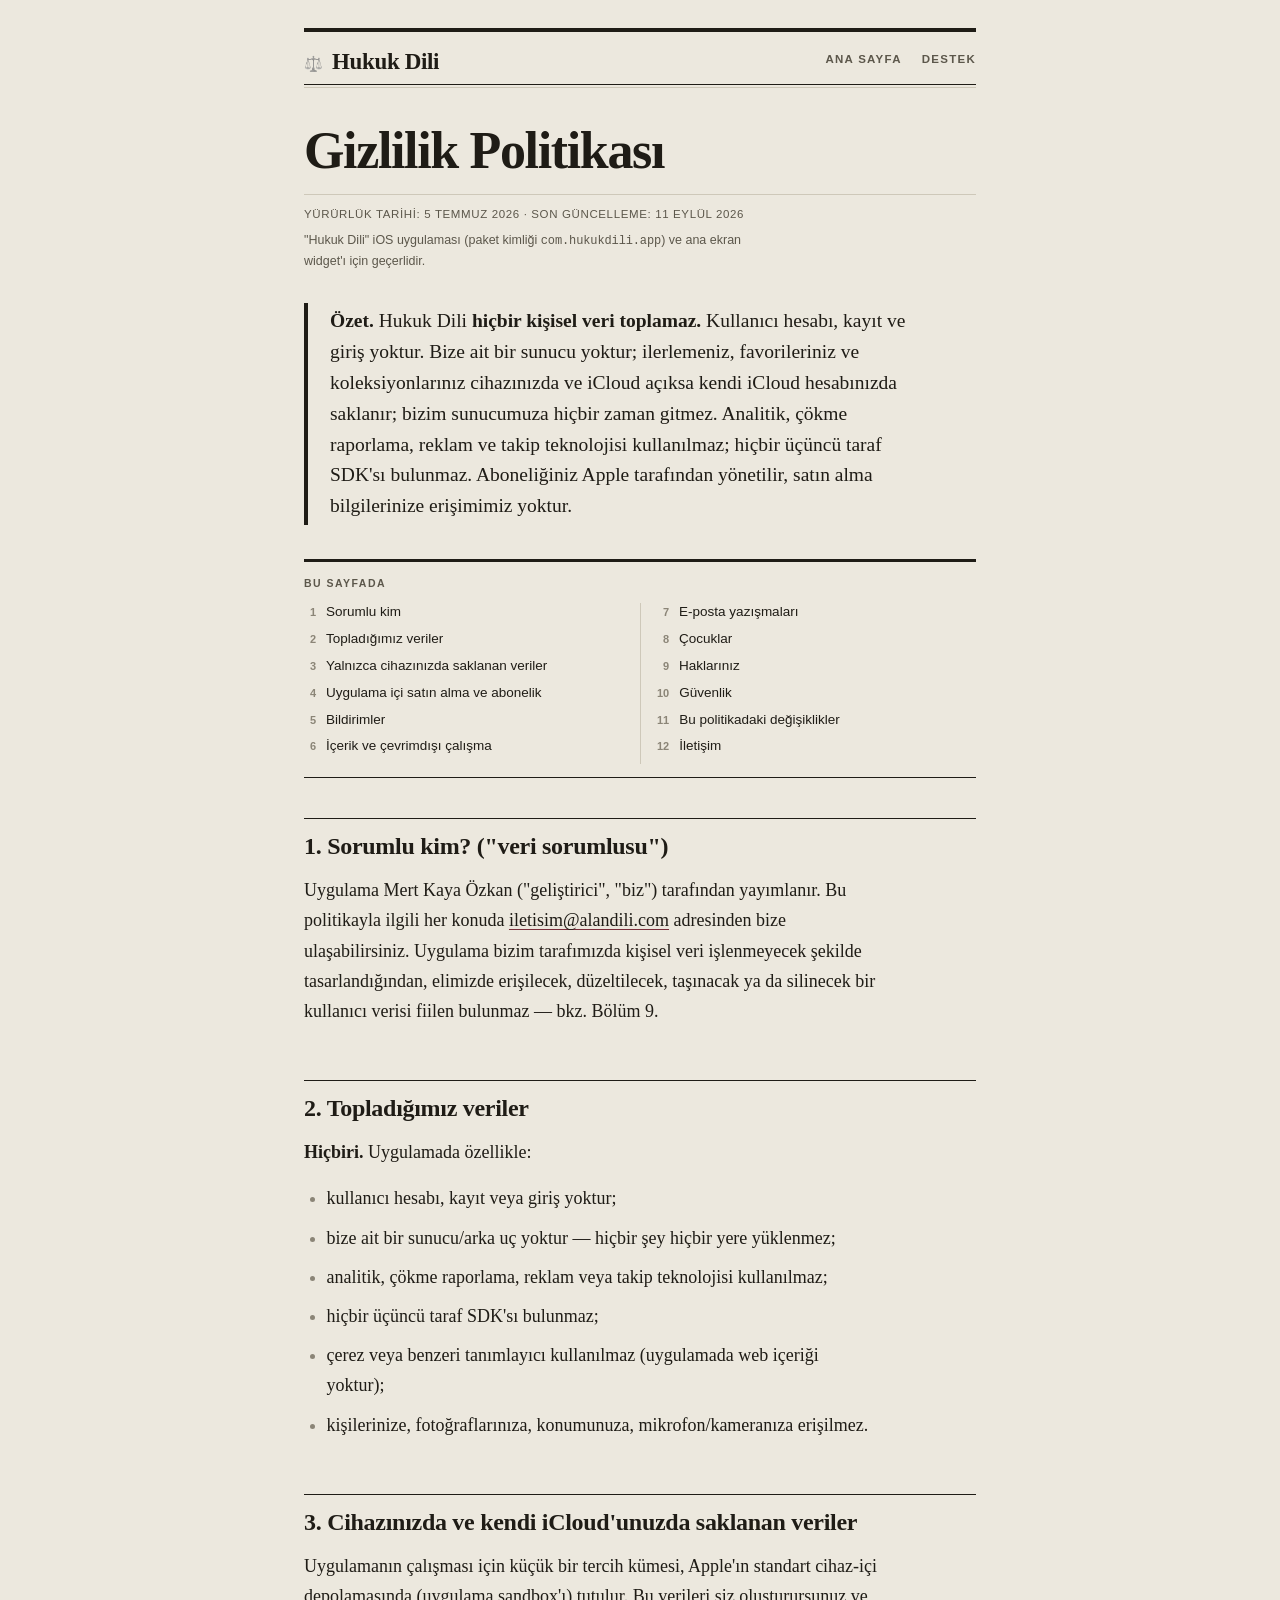
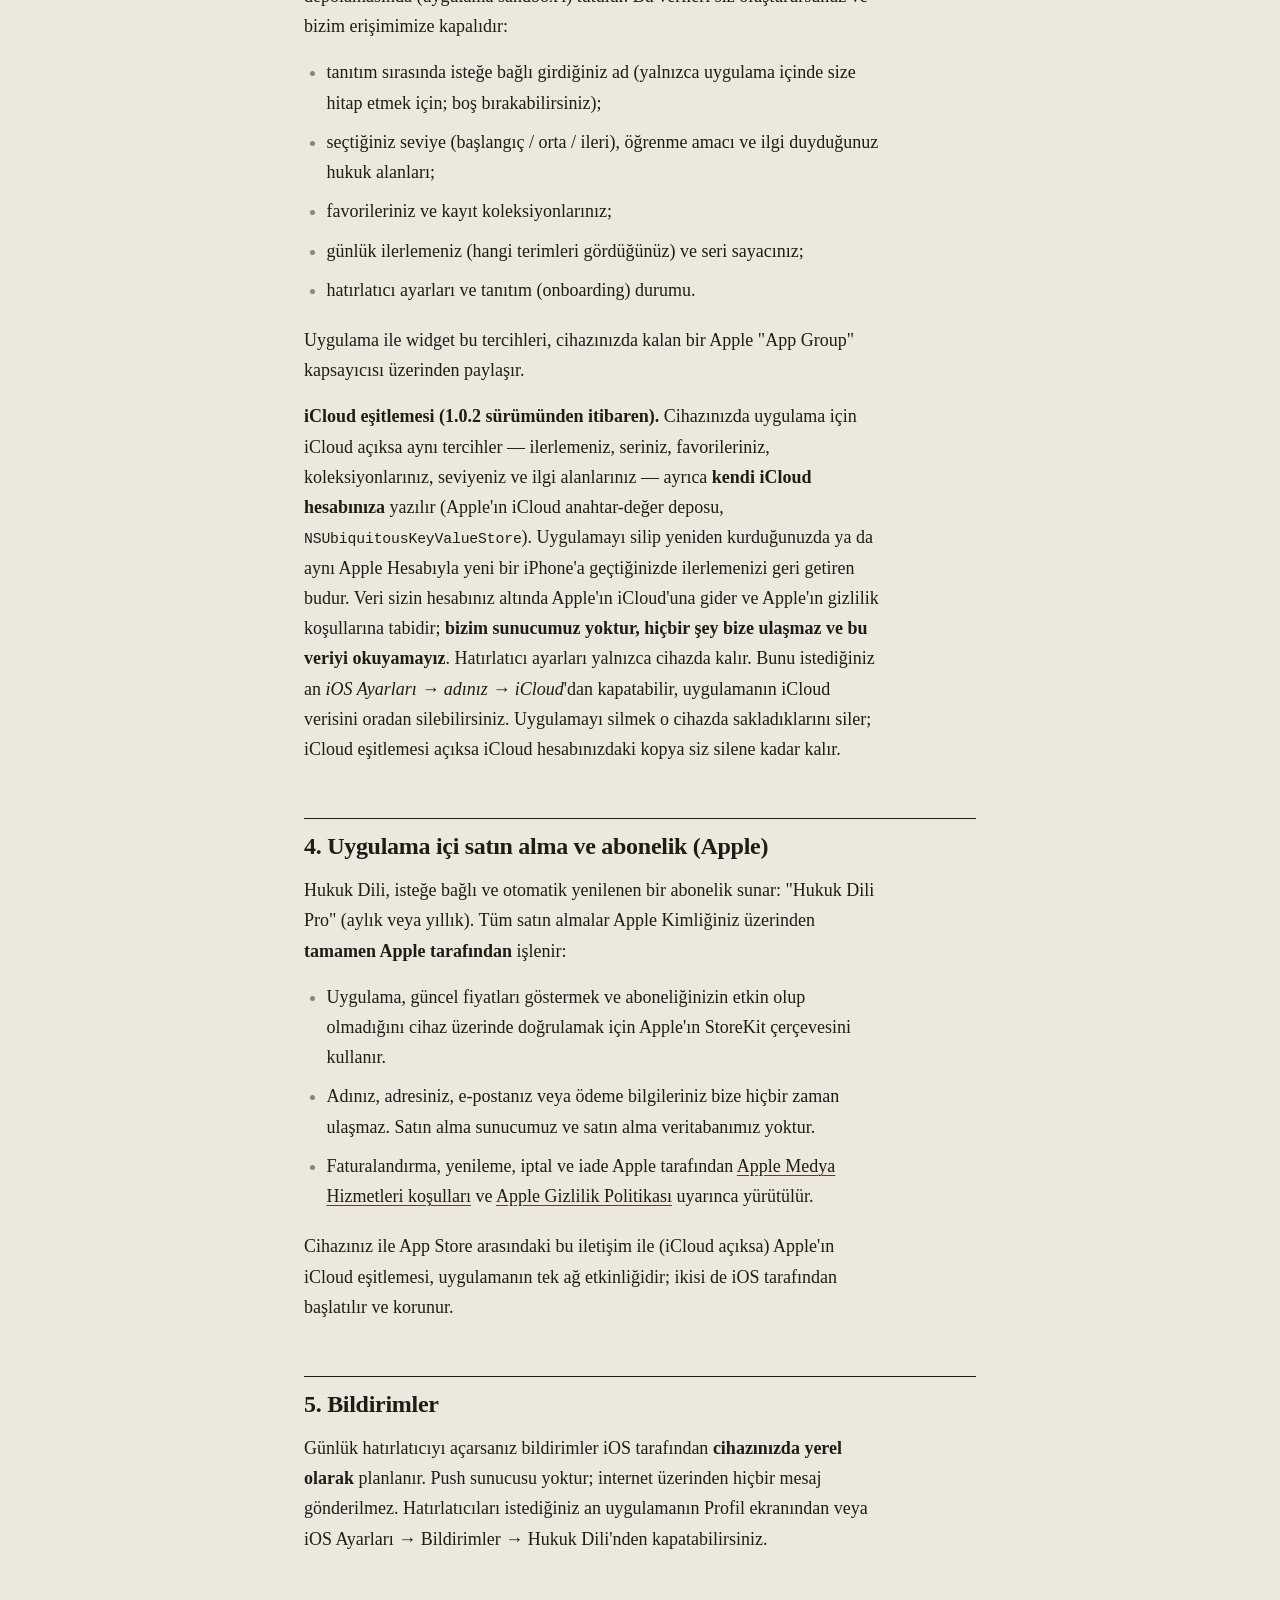
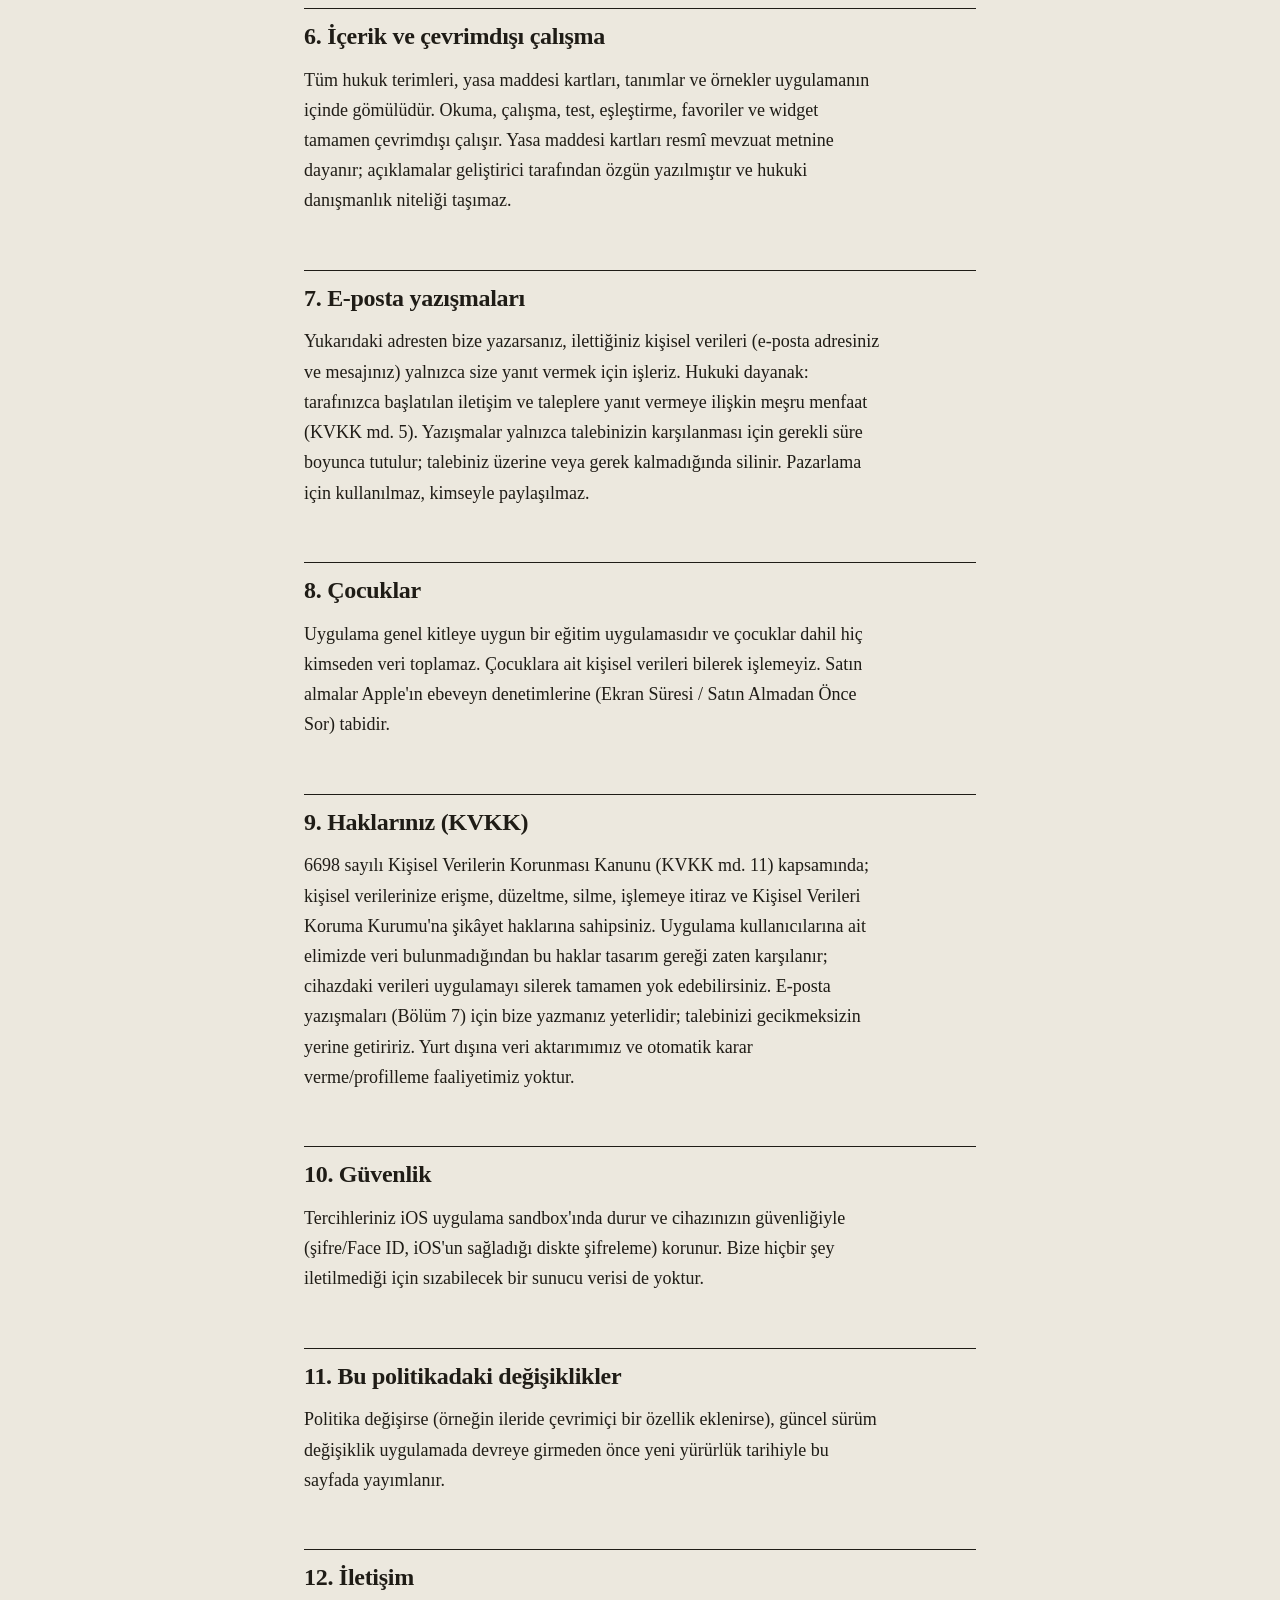
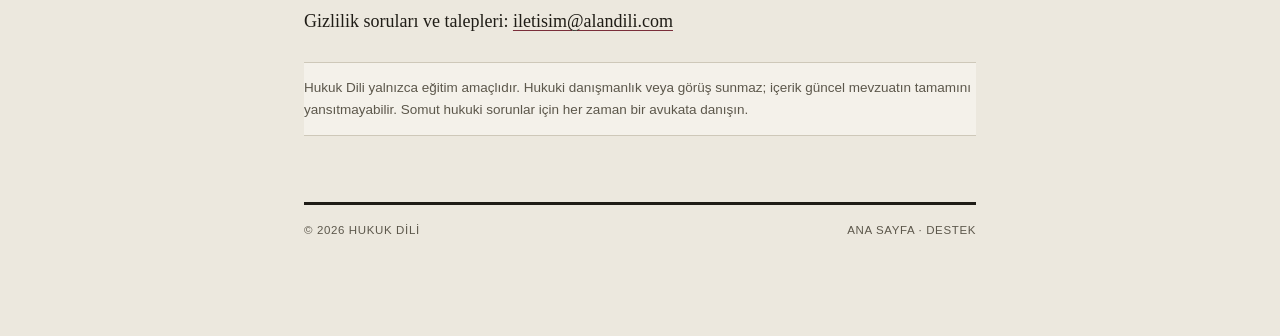
==== commit 80e85b5d: "site metinleri 1.0.2: hesap anlatısı kaldırıldı, iCloud eşitlemesi ve yeni kota anlatıldı YAYINA GÖN" ====
--- a/privacy.html
+++ b/privacy.html
@@ -27,7 +27,7 @@
   <meta http-equiv="Content-Security-Policy" content="default-src 'none'; style-src 'self'; img-src 'self' data:; font-src 'self'; base-uri 'none'; form-action 'none'">
   <meta name="referrer" content="strict-origin-when-cross-origin">
   <title>Gizlilik Politikası — Hukuk Dili</title>
-  <meta name="description" content="Hukuk Dili hiçbir kişisel veri toplamaz: hesap yoktur, sunucumuz yoktur, hiçbir şey cihazınızdan çıkmaz. Takip, reklam ve analitik yoktur. KVKK bilgilendirmesi.">
+  <meta name="description" content="Hukuk Dili hiçbir kişisel veri toplamaz: hesap yoktur, sunucumuz yoktur; ilerlemeniz cihazınızda ve kendi iCloud hesabınızda kalır, bize hiçbir şey çıkmaz. Takip, reklam ve analitik yoktur. KVKK bilgilendirmesi.">
   <link rel="stylesheet" href="style.css">
 </head>
 <body>
@@ -50,7 +50,7 @@
     <div class="card">
       <p class="u-m0"><strong>Özet.</strong> Hukuk Dili <strong>hiçbir kişisel veri toplamaz.</strong>
         Kullanıcı hesabı, kayıt ve giriş yoktur. Bize ait bir sunucu yoktur; ilerlemeniz,
-        favorileriniz ve koleksiyonlarınız yalnızca cihazınızda saklanır ve hiçbir yere yüklenmez.
+        favorileriniz ve koleksiyonlarınız cihazınızda ve iCloud açıksa kendi iCloud hesabınızda saklanır; bizim sunucumuza hiçbir zaman gitmez.
         Analitik, çökme raporlama, reklam ve takip teknolojisi kullanılmaz; hiçbir üçüncü taraf
         SDK'sı bulunmaz. Aboneliğiniz Apple tarafından yönetilir, satın alma bilgilerinize
         erişimimiz yoktur.</p>
@@ -92,9 +92,9 @@
       <li>kişilerinize, fotoğraflarınıza, konumunuza, mikrofon/kameranıza erişilmez.</li>
     </ul>
 
-    <h2 id="b3">3. Yalnızca cihazınızda saklanan veriler</h2>
+    <h2 id="b3">3. Cihazınızda ve kendi iCloud'unuzda saklanan veriler</h2>
     <p>Uygulamanın çalışması için küçük bir tercih kümesi, Apple'ın standart cihaz-içi depolamasında
-      (uygulama sandbox'ı) tutulur. Bu verileri siz oluşturursunuz; cihazınızdan asla çıkmaz ve bizim
+      (uygulama sandbox'ı) tutulur. Bu verileri siz oluşturursunuz ve bizim
       erişimimize kapalıdır:</p>
     <ul>
       <li>tanıtım sırasında isteğe bağlı girdiğiniz ad (yalnızca uygulama içinde size hitap etmek için; boş bırakabilirsiniz);</li>
@@ -103,9 +103,18 @@
       <li>günlük ilerlemeniz (hangi terimleri gördüğünüz) ve seri sayacınız;</li>
       <li>hatırlatıcı ayarları ve tanıtım (onboarding) durumu.</li>
     </ul>
-    <p>Uygulama ile widget bu tercihleri, yine tamamen cihazınızda kalan bir Apple "App Group"
-      kapsayıcısı üzerinden paylaşır. Uygulamayı silmek bu verilerin tamamını kalıcı olarak siler.
-      Yapılandırdığınız iOS yedeklemeleri (iCloud/bilgisayar) Apple'ın koşullarına tabidir, bize değil.</p>
+    <p>Uygulama ile widget bu tercihleri, cihazınızda kalan bir Apple "App Group" kapsayıcısı üzerinden
+      paylaşır.</p>
+    <p><strong>iCloud eşitlemesi (1.0.2 sürümünden itibaren).</strong> Cihazınızda uygulama için iCloud
+      açıksa aynı tercihler — ilerlemeniz, seriniz, favorileriniz, koleksiyonlarınız, seviyeniz ve ilgi
+      alanlarınız — ayrıca <strong>kendi iCloud hesabınıza</strong> yazılır (Apple'ın iCloud anahtar-değer
+      deposu, <code>NSUbiquitousKeyValueStore</code>). Uygulamayı silip yeniden kurduğunuzda ya da aynı
+      Apple&nbsp;Hesabıyla yeni bir iPhone'a geçtiğinizde ilerlemenizi geri getiren budur. Veri sizin
+      hesabınız altında Apple'ın iCloud'una gider ve Apple'ın gizlilik koşullarına tabidir;
+      <strong>bizim sunucumuz yoktur, hiçbir şey bize ulaşmaz ve bu veriyi okuyamayız</strong>. Hatırlatıcı
+      ayarları yalnızca cihazda kalır. Bunu istediğiniz an <em>iOS Ayarları → adınız → iCloud</em>'dan
+      kapatabilir, uygulamanın iCloud verisini oradan silebilirsiniz. Uygulamayı silmek o cihazda
+      sakladıklarını siler; iCloud eşitlemesi açıksa iCloud hesabınızdaki kopya siz silene kadar kalır.</p>
 
     <h2 id="b4">4. Uygulama içi satın alma ve abonelik (Apple)</h2>
     <p>Hukuk Dili, isteğe bağlı ve otomatik yenilenen bir abonelik sunar: "Hukuk Dili Pro" (aylık veya
@@ -119,8 +128,8 @@
         <a href="https://www.apple.com/legal/internet-services/itunes/" target="_blank" rel="noopener">Apple Medya Hizmetleri koşulları</a> ve
         <a href="https://www.apple.com/legal/privacy/" target="_blank" rel="noopener">Apple Gizlilik Politikası</a> uyarınca yürütülür.</li>
     </ul>
-    <p>Cihazınız ile App Store arasındaki bu iletişim, uygulamanın tek ağ etkinliğidir ve iOS
-      tarafından başlatılır/korunur.</p>
+    <p>Cihazınız ile App Store arasındaki bu iletişim ile (iCloud açıksa) Apple'ın iCloud eşitlemesi,
+      uygulamanın tek ağ etkinliğidir; ikisi de iOS tarafından başlatılır ve korunur.</p>
 
     <h2 id="b5">5. Bildirimler</h2>
     <p>Günlük hatırlatıcıyı açarsanız bildirimler iOS tarafından <strong>cihazınızda yerel olarak</strong>
--- a/style.css
+++ b/style.css
@@ -1,7 +1,9 @@
 /* Hukuk Dili — açılış ve yasal sayfalar
 
-   2026-09-12 gazete turu: krem zemin bırakıldı, beyaz kâğıt ve keskin kurala
-   geçildi. Yuvarlatma her yerde sıfır. Gövde ve manşet Georgia (Matthew Carter,
+   2026-09-12 gazete turu: keskin kural, ağır manşet, hairline ayrım.
+   Zemin uygulamanın Theme.swift kremi (#ECE8DE) — kurucu kararı: site
+   uygulamayla özdeş görünmeli. Mürekkep krem üzerinde otursun diye
+   nötr siyahtan sıcak siyaha çekildi. Yuvarlatma her yerde sıfır. Gövde ve manşet Georgia (Matthew Carter,
    her platformda var, eski-stil rakamlı metin serifi); künye, bölüm etiketi ve
    gezinme grotesk. Marka rengi yalnız bağlantı ve odak halkasında kaldı —
    uygulamanın Theme.swift paletiyle bağ oradan sürüyor.
@@ -10,12 +12,12 @@
    0 dış yazı tipi, 0 url(), 0 @import, 0 satır içi stil. CSP değişmedi. */
 
 :root {
-  --paper:   #FFFFFF;          /* kâğıt */
-  --surface: #F4F2ED;          /* vurgulanmış şerit */
-  --ink:     #111111;          /* mürekkep */
-  --muted:   #5E5E5E;          /* künye ve etiket */
-  --faint:   #8E8E8E;          /* rakam ve madde işareti */
-  --rule:    #D4D4D4;          /* ince kural */
+  --paper:   #ECE8DE;          /* kâğıt */
+  --surface: #F4F1EA;          /* vurgulanmış şerit */
+  --ink:     #1F1C16;          /* mürekkep */
+  --muted:   #5C574B;          /* künye ve etiket */
+  --faint:   #8B8577;          /* rakam ve madde işareti */
+  --rule:    #CEC8B9;          /* ince kural */
   --accent:  #7A2E3A;          /* marka rengi — yalnız bağlantı ve odak */
 
 /* ── Tipografi ───────────────────────────────────────────────────────────────
@@ -465,12 +467,12 @@
 
 @media (prefers-color-scheme: dark) {
   :root {
-    --paper: #121212;
-    --surface: #1D1B19;
-    --ink: #EDEDED;
-    --muted: #A6A6A6;
-    --faint: #7C7C7C;
-    --rule: #2E2E2E;
+    --paper: #161411;
+    --surface: #201D18;
+    --ink: #EDE8DC;
+    --muted: #A8A194;
+    --faint: #7E7768;
+    --rule: #332E27;
     --accent: #D28B96;
   }
 }
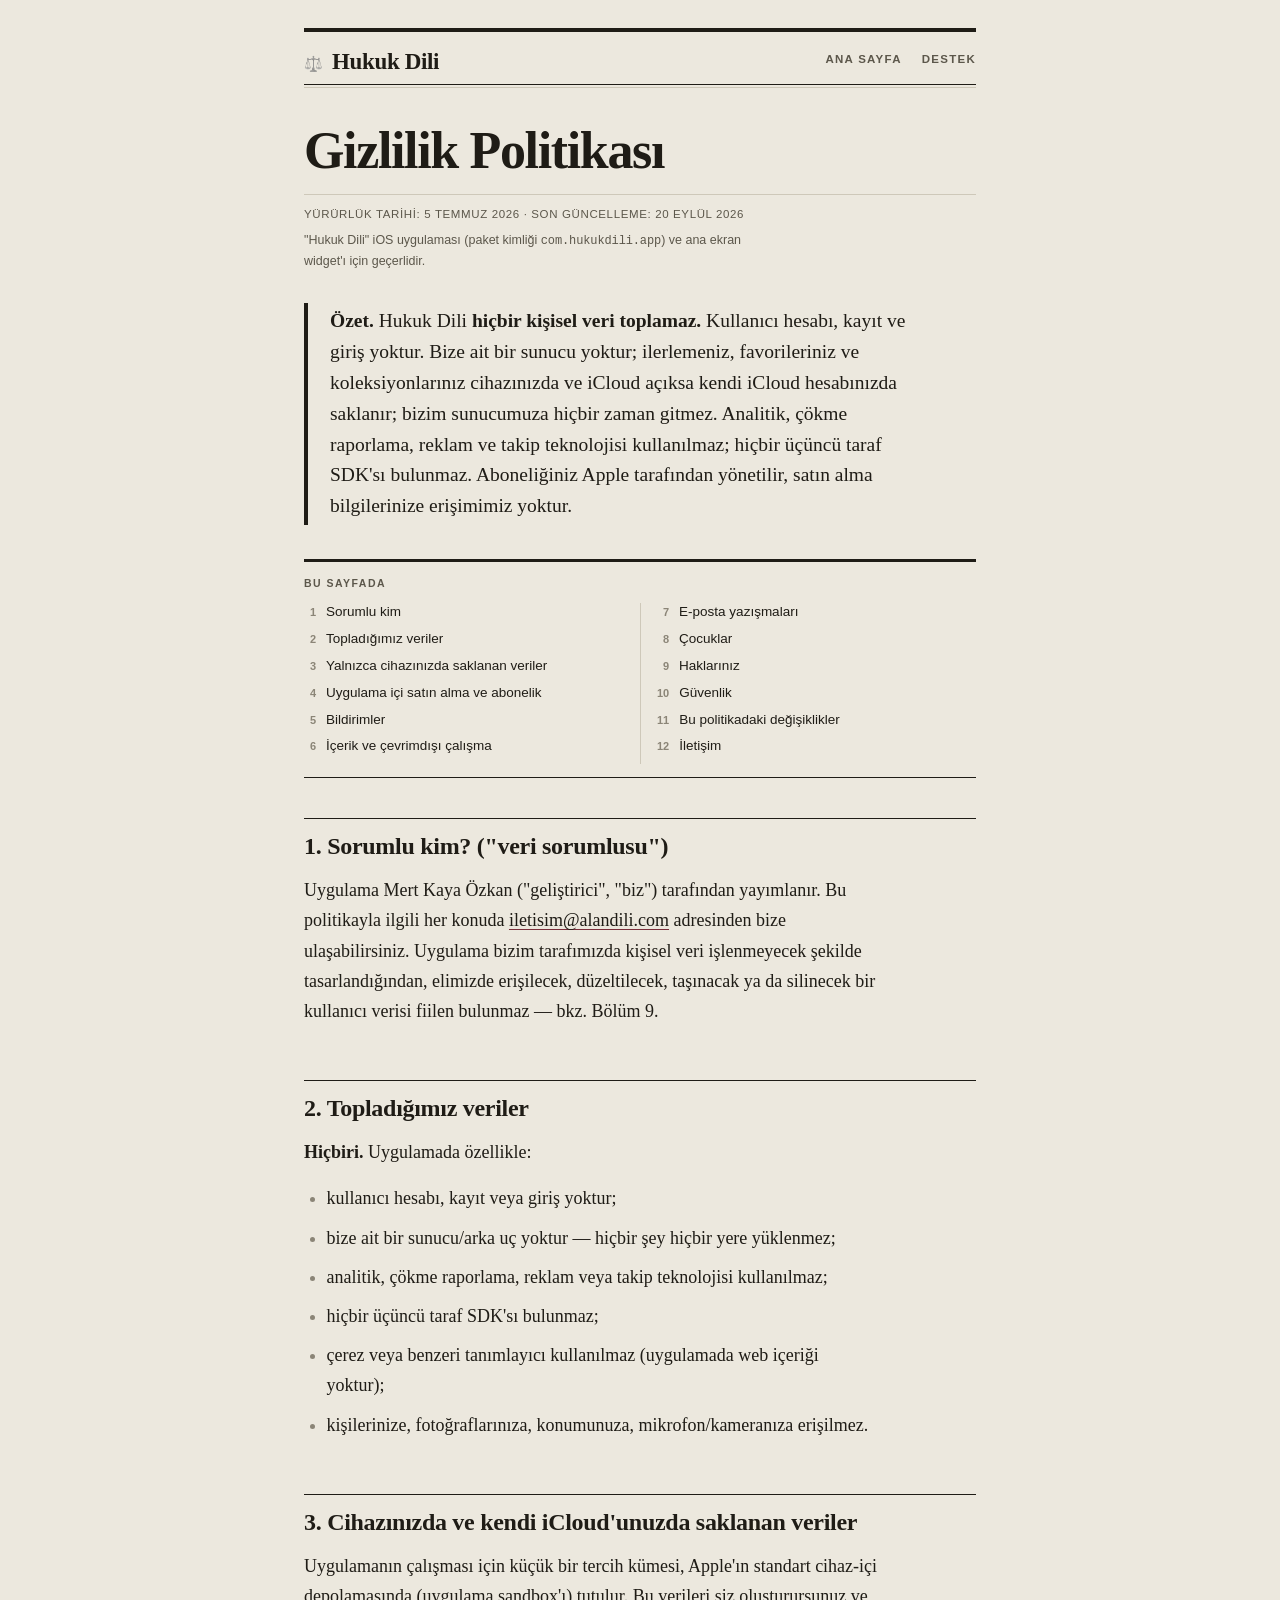
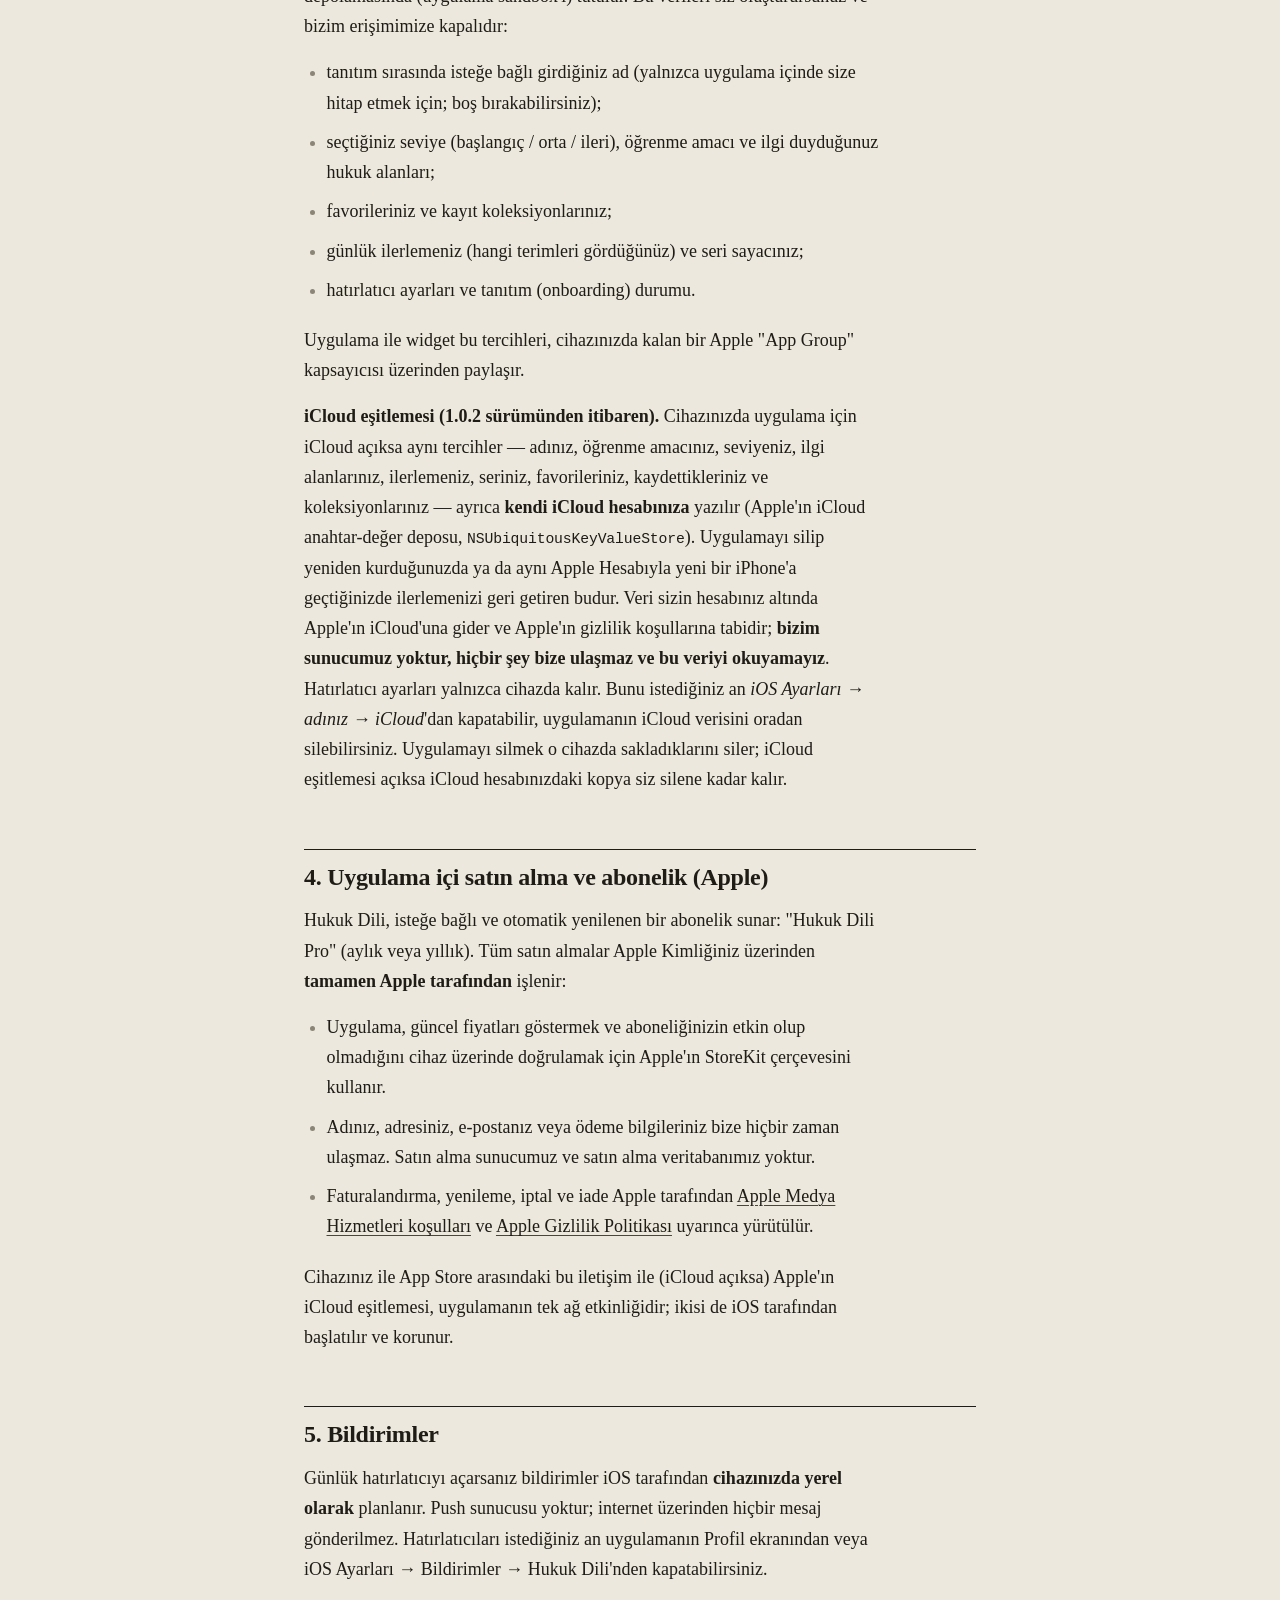
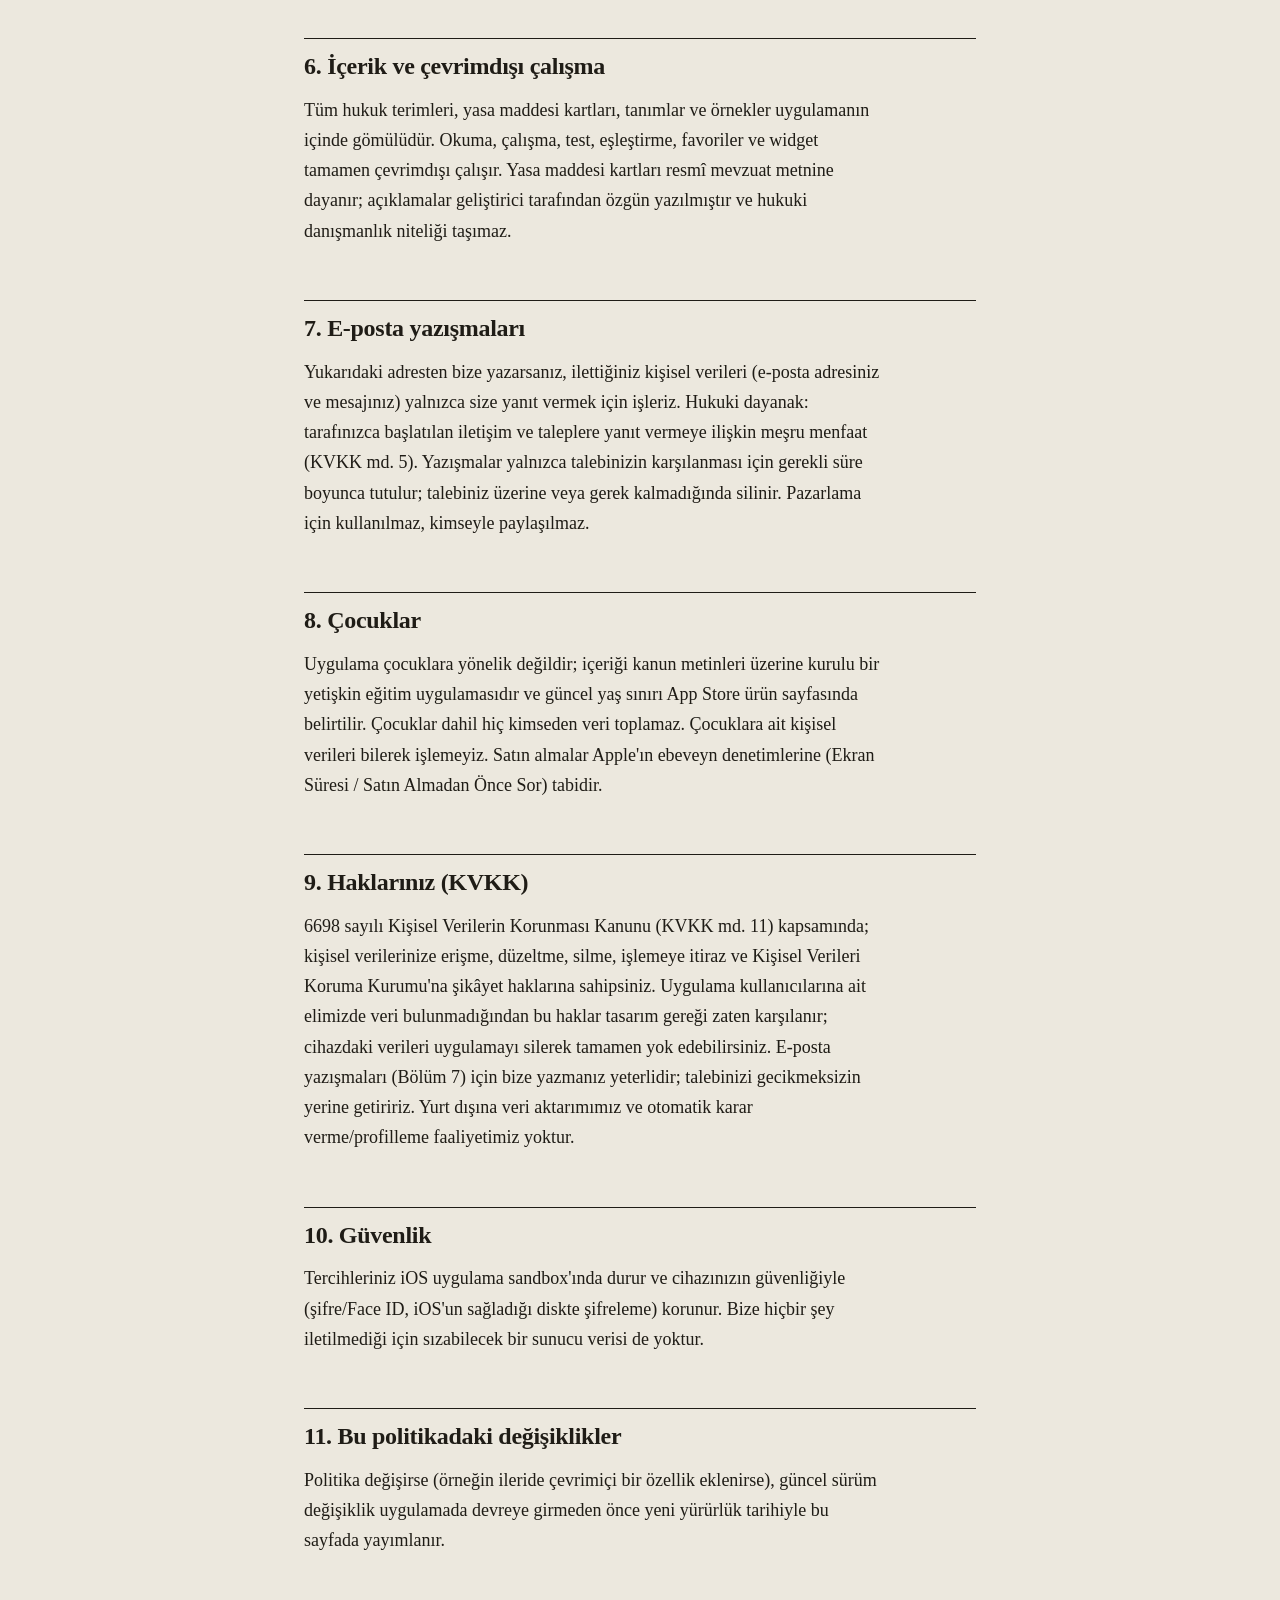
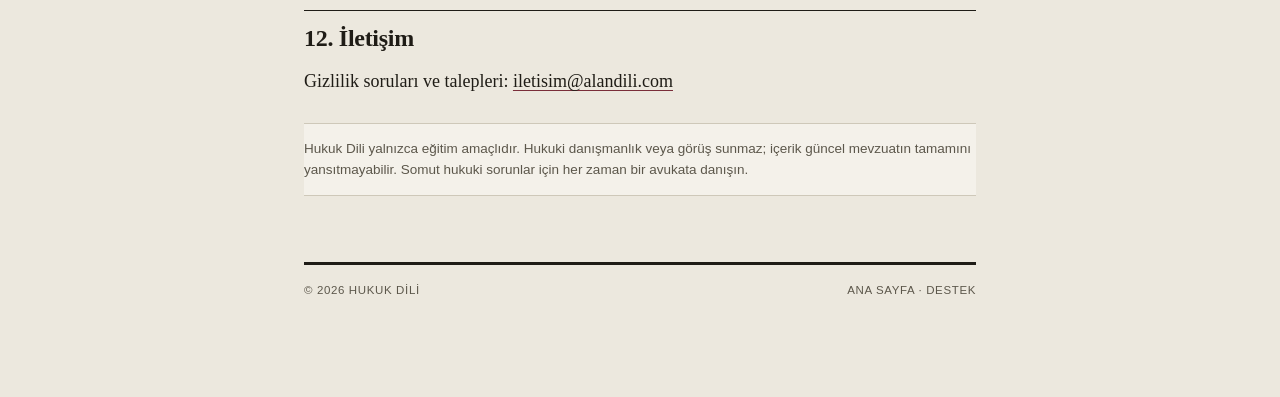
==== commit f91fd4f2: "Gizlilik metni 1.0.2'nin iCloud eşitlemesiyle uyumlandı 1.0.2'den beri ad, öğrenme amacı, ilerleme, " ====
--- a/privacy.html
+++ b/privacy.html
@@ -44,7 +44,7 @@
     </header>
 
     <h1>Gizlilik Politikası</h1>
-    <p class="doc-meta">Yürürlük tarihi: 5 Temmuz 2026 · Son güncelleme: 11 Eylül 2026</p>
+    <p class="doc-meta">Yürürlük tarihi: 5 Temmuz 2026 · Son güncelleme: 20 Eylül 2026</p>
     <p class="doc-scope">"Hukuk Dili" iOS uygulaması (paket kimliği <code>com.hukukdili.app</code>) ve ana ekran widget'ı için geçerlidir.</p>
 
     <div class="card">
@@ -106,8 +106,8 @@
     <p>Uygulama ile widget bu tercihleri, cihazınızda kalan bir Apple "App Group" kapsayıcısı üzerinden
       paylaşır.</p>
     <p><strong>iCloud eşitlemesi (1.0.2 sürümünden itibaren).</strong> Cihazınızda uygulama için iCloud
-      açıksa aynı tercihler — ilerlemeniz, seriniz, favorileriniz, koleksiyonlarınız, seviyeniz ve ilgi
-      alanlarınız — ayrıca <strong>kendi iCloud hesabınıza</strong> yazılır (Apple'ın iCloud anahtar-değer
+      açıksa aynı tercihler — adınız, öğrenme amacınız, seviyeniz, ilgi alanlarınız, ilerlemeniz,
+      seriniz, favorileriniz, kaydettikleriniz ve koleksiyonlarınız — ayrıca <strong>kendi iCloud hesabınıza</strong> yazılır (Apple'ın iCloud anahtar-değer
       deposu, <code>NSUbiquitousKeyValueStore</code>). Uygulamayı silip yeniden kurduğunuzda ya da aynı
       Apple&nbsp;Hesabıyla yeni bir iPhone'a geçtiğinizde ilerlemenizi geri getiren budur. Veri sizin
       hesabınız altında Apple'ın iCloud'una gider ve Apple'ın gizlilik koşullarına tabidir;
@@ -151,8 +151,9 @@
       kalmadığında silinir. Pazarlama için kullanılmaz, kimseyle paylaşılmaz.</p>
 
     <h2 id="b8">8. Çocuklar</h2>
-    <p>Uygulama genel kitleye uygun bir eğitim uygulamasıdır ve çocuklar dahil hiç kimseden veri
-      toplamaz. Çocuklara ait kişisel verileri bilerek işlemeyiz. Satın almalar Apple'ın ebeveyn
+    <p>Uygulama çocuklara yönelik değildir; içeriği kanun metinleri üzerine kurulu bir yetişkin
+      eğitim uygulamasıdır ve güncel yaş sınırı App Store ürün sayfasında belirtilir. Çocuklar
+      dahil hiç kimseden veri toplamaz. Çocuklara ait kişisel verileri bilerek işlemeyiz. Satın almalar Apple'ın ebeveyn
       denetimlerine (Ekran Süresi / Satın Almadan Önce Sor) tabidir.</p>
 
     <h2 id="b9">9. Haklarınız (KVKK)</h2>
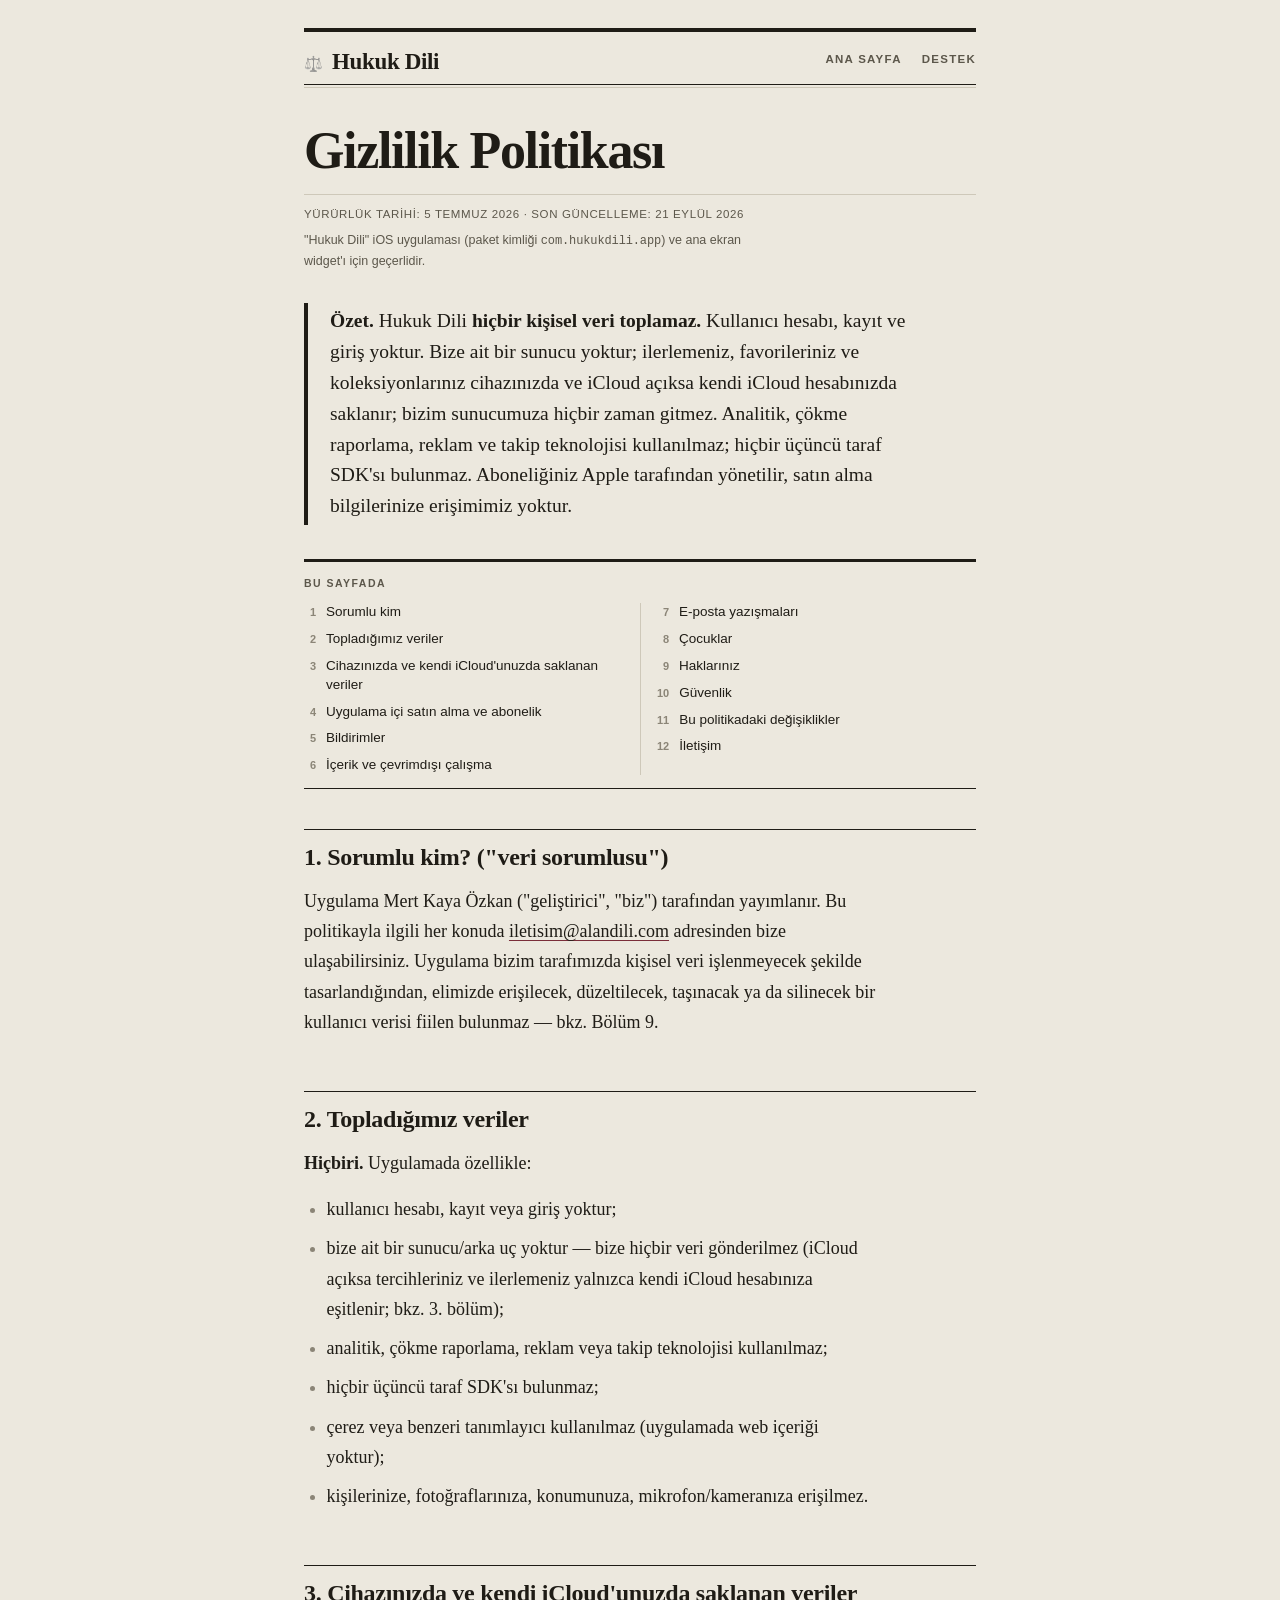
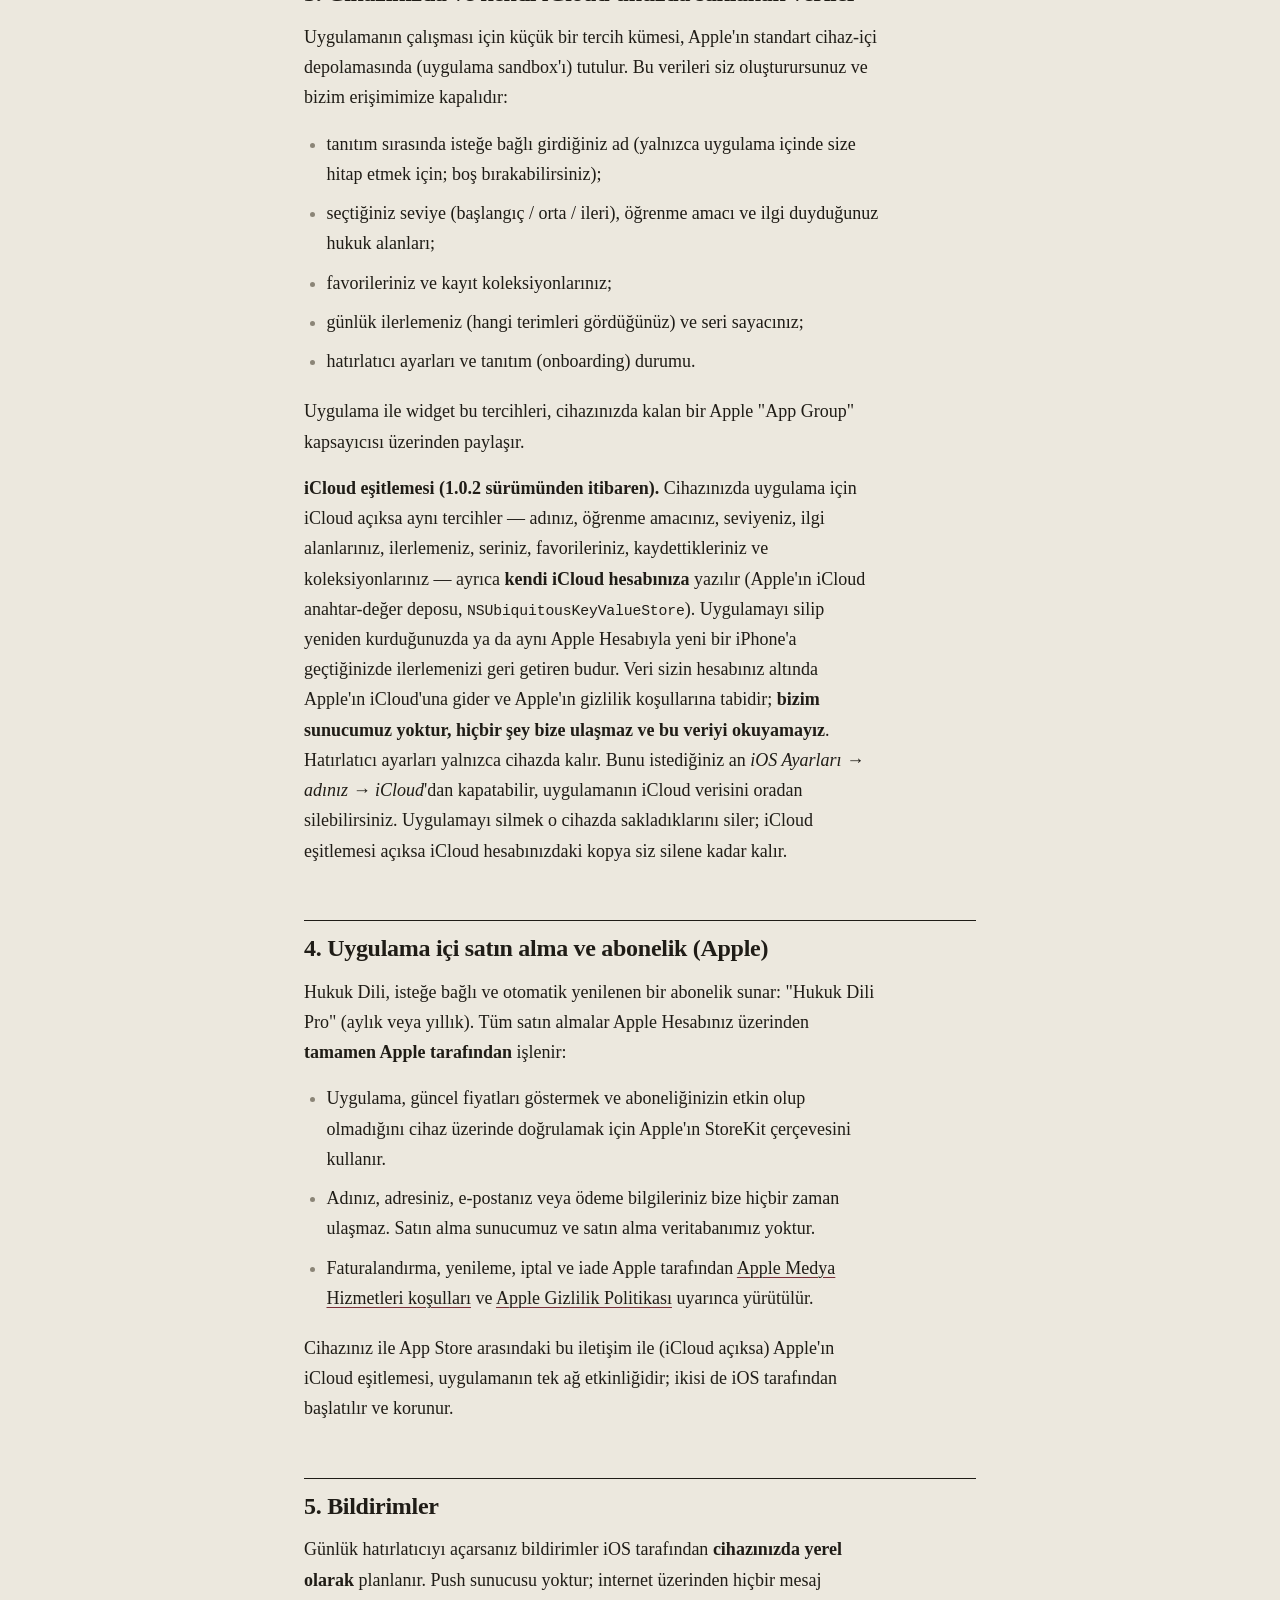
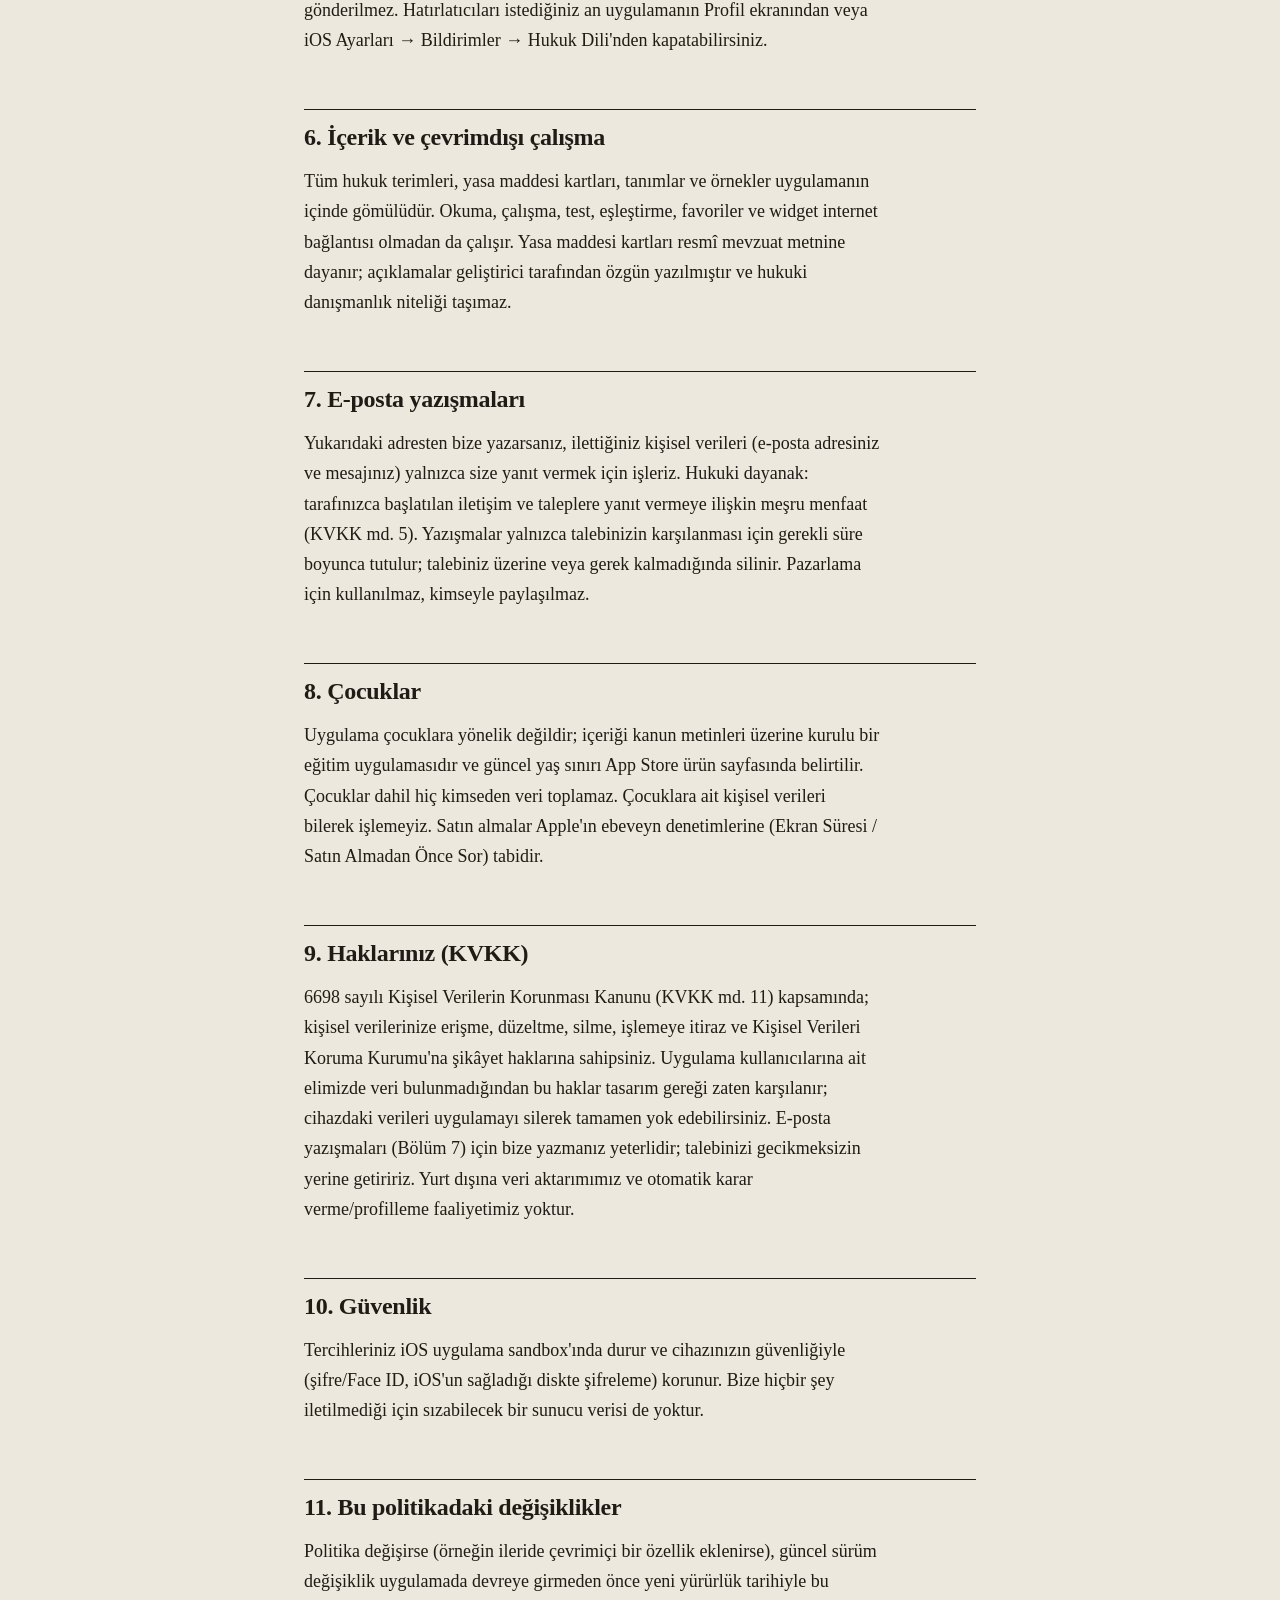
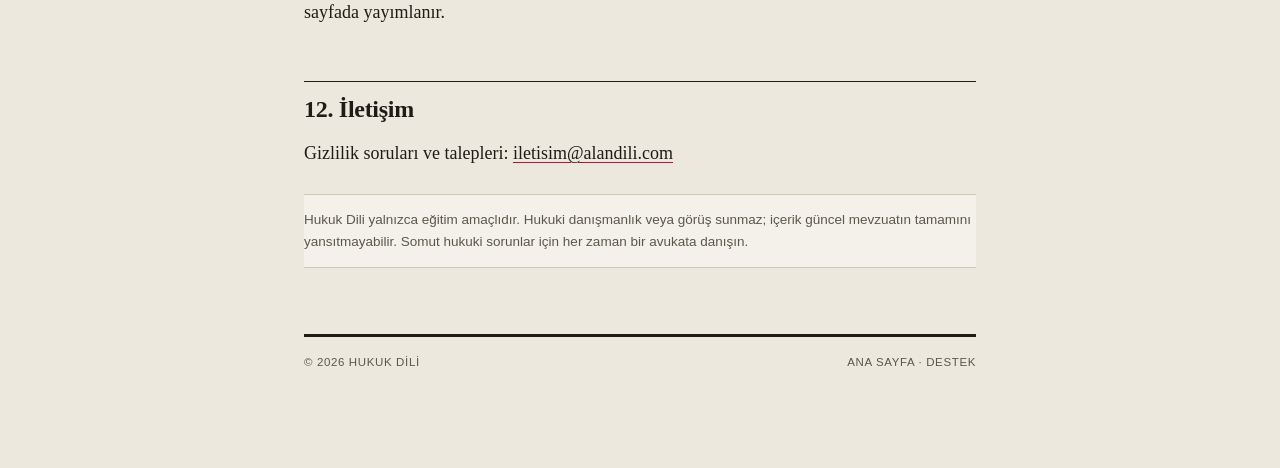
==== commit 03e44c31: "Site 1.0.2 gerçekleriyle eşitlendi: yasak kalıplar, Latince, iCloud Kurucu onayıyla (21 Eyl 2026). Y" ====
--- a/privacy.html
+++ b/privacy.html
@@ -27,7 +27,7 @@
   <meta http-equiv="Content-Security-Policy" content="default-src 'none'; style-src 'self'; img-src 'self' data:; font-src 'self'; base-uri 'none'; form-action 'none'">
   <meta name="referrer" content="strict-origin-when-cross-origin">
   <title>Gizlilik Politikası — Hukuk Dili</title>
-  <meta name="description" content="Hukuk Dili hiçbir kişisel veri toplamaz: hesap yoktur, sunucumuz yoktur; ilerlemeniz cihazınızda ve kendi iCloud hesabınızda kalır, bize hiçbir şey çıkmaz. Takip, reklam ve analitik yoktur. KVKK bilgilendirmesi.">
+  <meta name="description" content="Hukuk Dili hiçbir kişisel veri toplamaz: hesap yoktur, sunucumuz yoktur; ilerlemeniz cihazınızda ve (iCloud açıksa) kendi iCloud hesabınızda kalır; bize hiçbir veri ulaşmaz. Takip, reklam ve analitik yoktur. KVKK bilgilendirmesi.">
   <link rel="stylesheet" href="style.css">
 </head>
 <body>
@@ -44,7 +44,7 @@
     </header>
 
     <h1>Gizlilik Politikası</h1>
-    <p class="doc-meta">Yürürlük tarihi: 5 Temmuz 2026 · Son güncelleme: 20 Eylül 2026</p>
+    <p class="doc-meta">Yürürlük tarihi: 5 Temmuz 2026 · Son güncelleme: 21 Eylül 2026</p>
     <p class="doc-scope">"Hukuk Dili" iOS uygulaması (paket kimliği <code>com.hukukdili.app</code>) ve ana ekran widget'ı için geçerlidir.</p>
 
     <div class="card">
@@ -61,7 +61,7 @@
       <ol>
         <li><a href="#b1">Sorumlu kim</a></li>
         <li><a href="#b2">Topladığımız veriler</a></li>
-        <li><a href="#b3">Yalnızca cihazınızda saklanan veriler</a></li>
+        <li><a href="#b3">Cihazınızda ve kendi iCloud'unuzda saklanan veriler</a></li>
         <li><a href="#b4">Uygulama içi satın alma ve abonelik</a></li>
         <li><a href="#b5">Bildirimler</a></li>
         <li><a href="#b6">İçerik ve çevrimdışı çalışma</a></li>
@@ -85,7 +85,7 @@
     <p><strong>Hiçbiri.</strong> Uygulamada özellikle:</p>
     <ul>
       <li>kullanıcı hesabı, kayıt veya giriş yoktur;</li>
-      <li>bize ait bir sunucu/arka uç yoktur — hiçbir şey hiçbir yere yüklenmez;</li>
+      <li>bize ait bir sunucu/arka uç yoktur — bize hiçbir veri gönderilmez (iCloud açıksa tercihleriniz ve ilerlemeniz yalnızca kendi iCloud hesabınıza eşitlenir; bkz. 3. bölüm);</li>
       <li>analitik, çökme raporlama, reklam veya takip teknolojisi kullanılmaz;</li>
       <li>hiçbir üçüncü taraf SDK'sı bulunmaz;</li>
       <li>çerez veya benzeri tanımlayıcı kullanılmaz (uygulamada web içeriği yoktur);</li>
@@ -118,7 +118,7 @@
 
     <h2 id="b4">4. Uygulama içi satın alma ve abonelik (Apple)</h2>
     <p>Hukuk Dili, isteğe bağlı ve otomatik yenilenen bir abonelik sunar: "Hukuk Dili Pro" (aylık veya
-      yıllık). Tüm satın almalar Apple&nbsp;Kimliğiniz üzerinden <strong>tamamen Apple tarafından</strong> işlenir:</p>
+      yıllık). Tüm satın almalar Apple&nbsp;Hesabınız üzerinden <strong>tamamen Apple tarafından</strong> işlenir:</p>
     <ul>
       <li>Uygulama, güncel fiyatları göstermek ve aboneliğinizin etkin olup olmadığını cihaz üzerinde
         doğrulamak için Apple'ın StoreKit çerçevesini kullanır.</li>
@@ -139,7 +139,7 @@
 
     <h2 id="b6">6. İçerik ve çevrimdışı çalışma</h2>
     <p>Tüm hukuk terimleri, yasa maddesi kartları, tanımlar ve örnekler uygulamanın içinde gömülüdür.
-      Okuma, çalışma, test, eşleştirme, favoriler ve widget tamamen çevrimdışı çalışır. Yasa maddesi
+      Okuma, çalışma, test, eşleştirme, favoriler ve widget internet bağlantısı olmadan da çalışır. Yasa maddesi
       kartları resmî mevzuat metnine dayanır; açıklamalar geliştirici tarafından özgün yazılmıştır ve
       hukuki danışmanlık niteliği taşımaz.</p>
 
@@ -151,7 +151,7 @@
       kalmadığında silinir. Pazarlama için kullanılmaz, kimseyle paylaşılmaz.</p>
 
     <h2 id="b8">8. Çocuklar</h2>
-    <p>Uygulama çocuklara yönelik değildir; içeriği kanun metinleri üzerine kurulu bir yetişkin
+    <p>Uygulama çocuklara yönelik değildir; içeriği kanun metinleri üzerine kurulu bir
       eğitim uygulamasıdır ve güncel yaş sınırı App Store ürün sayfasında belirtilir. Çocuklar
       dahil hiç kimseden veri toplamaz. Çocuklara ait kişisel verileri bilerek işlemeyiz. Satın almalar Apple'ın ebeveyn
       denetimlerine (Ekran Süresi / Satın Almadan Önce Sor) tabidir.</p>
